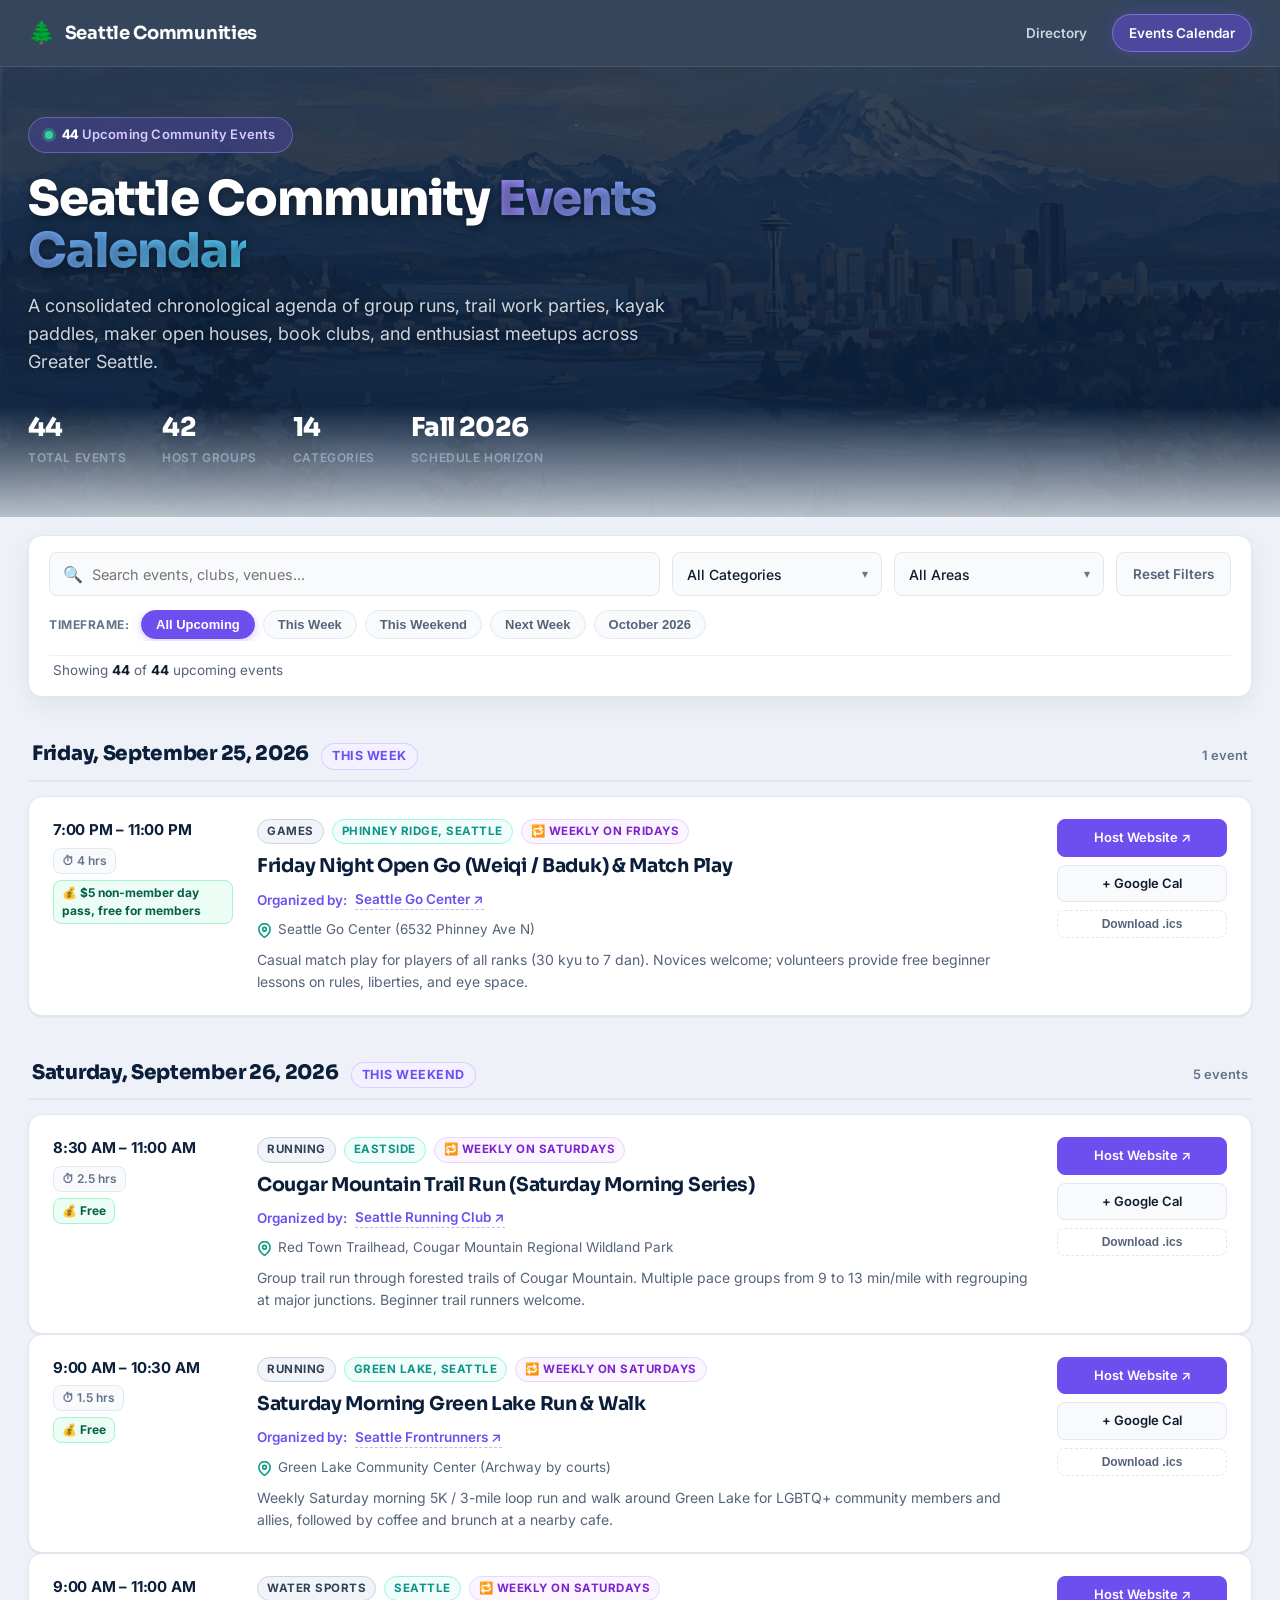
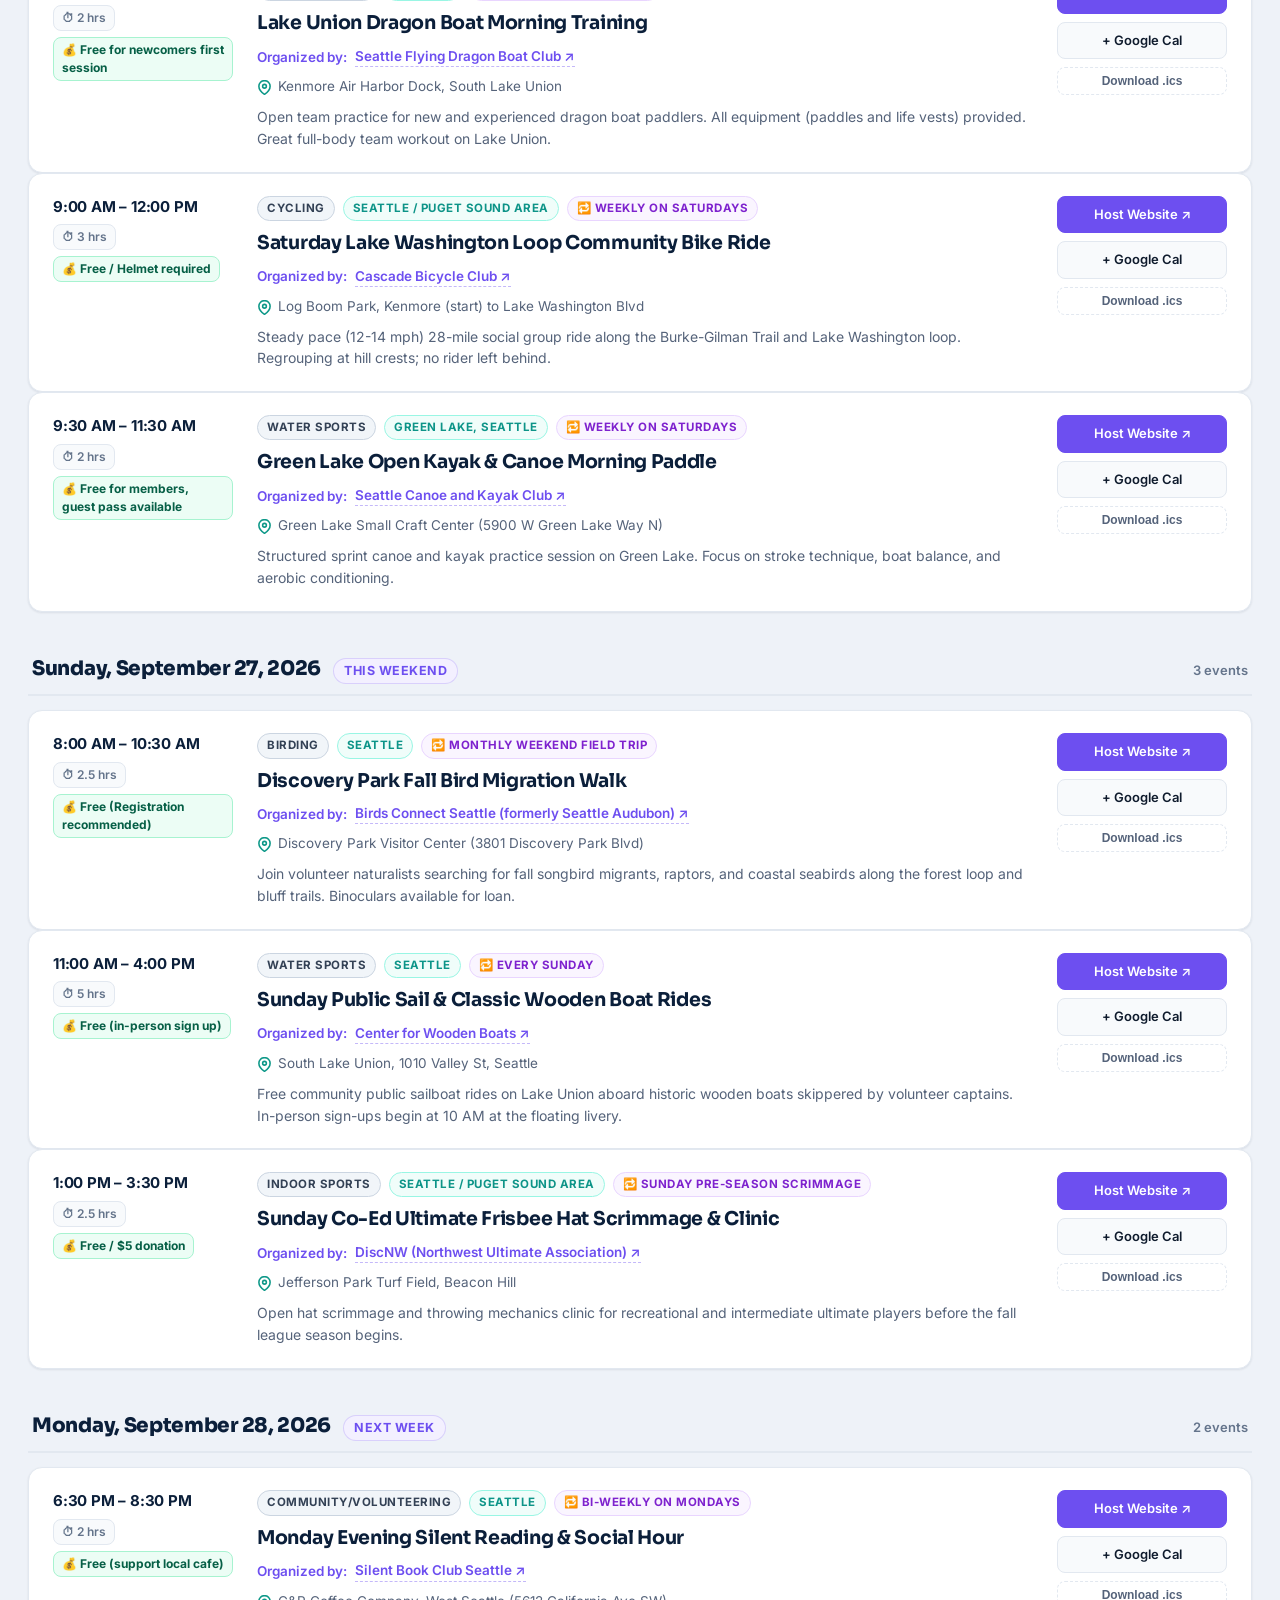
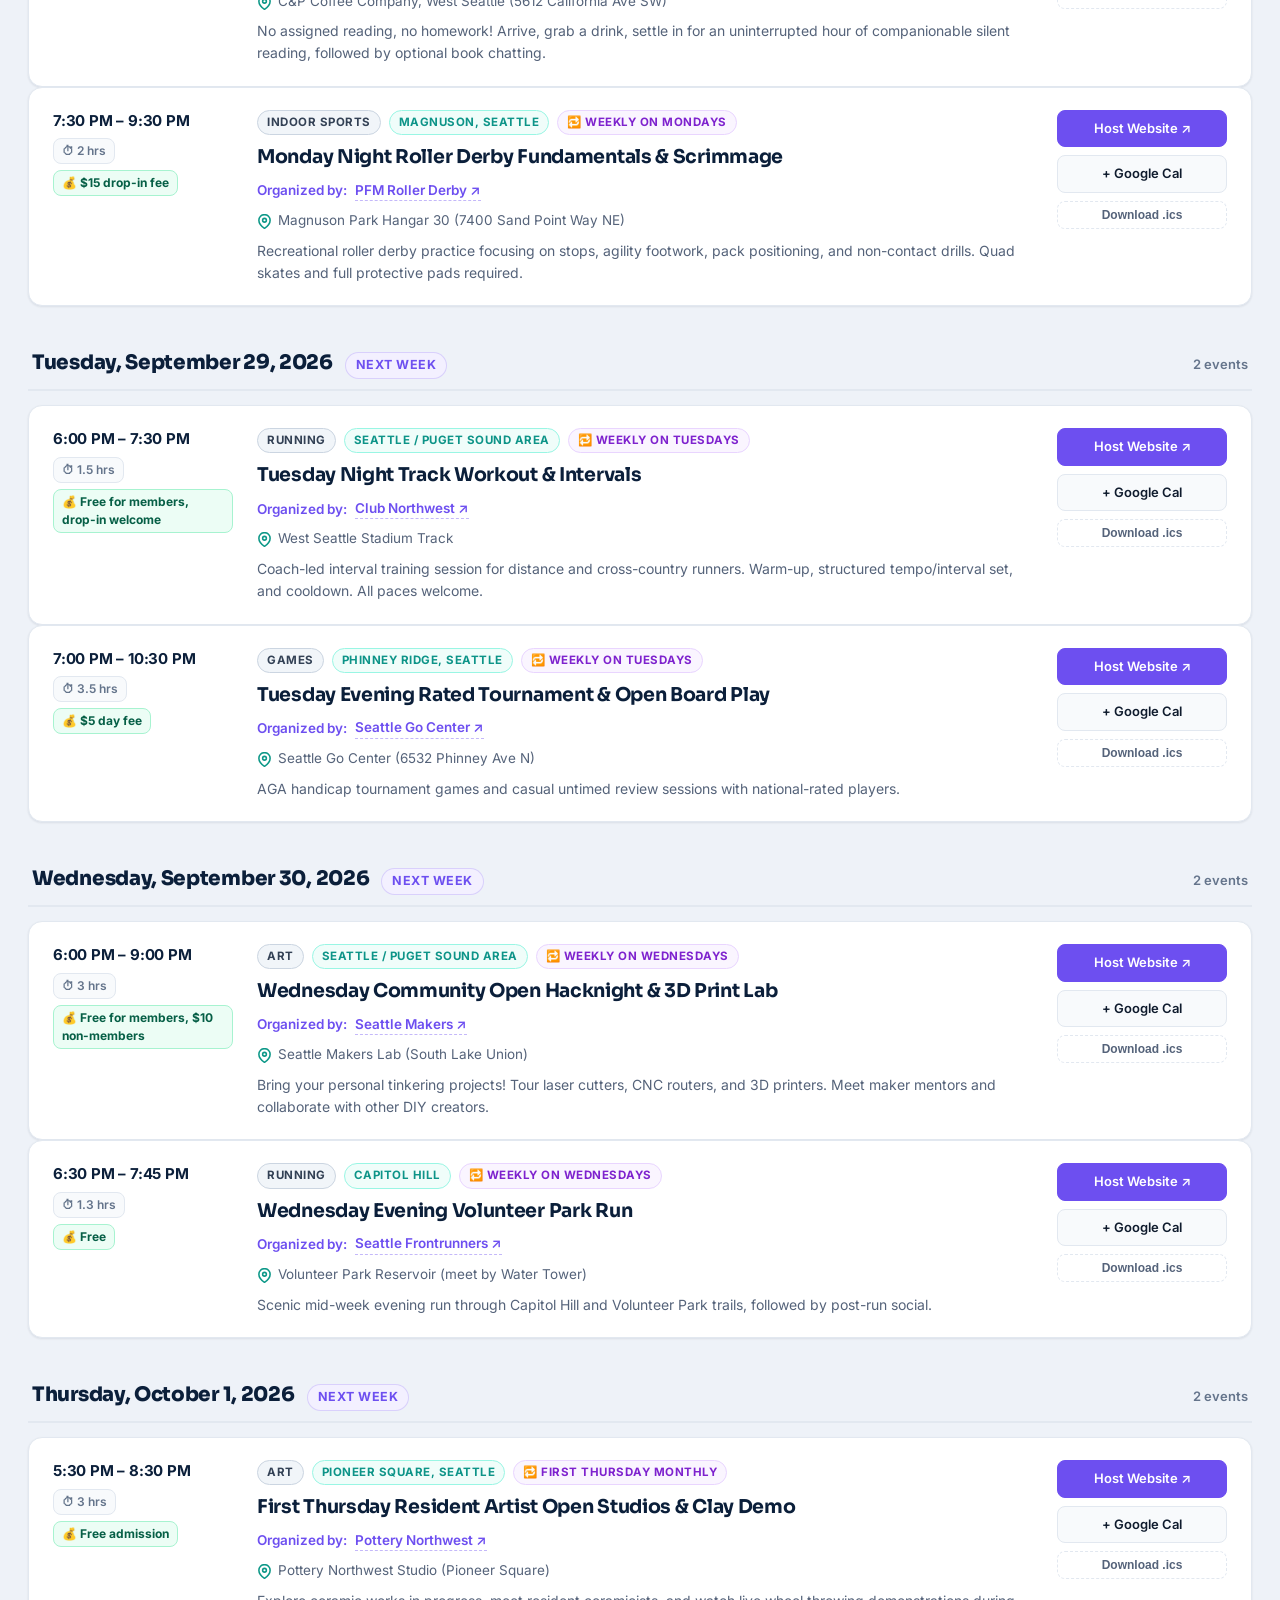
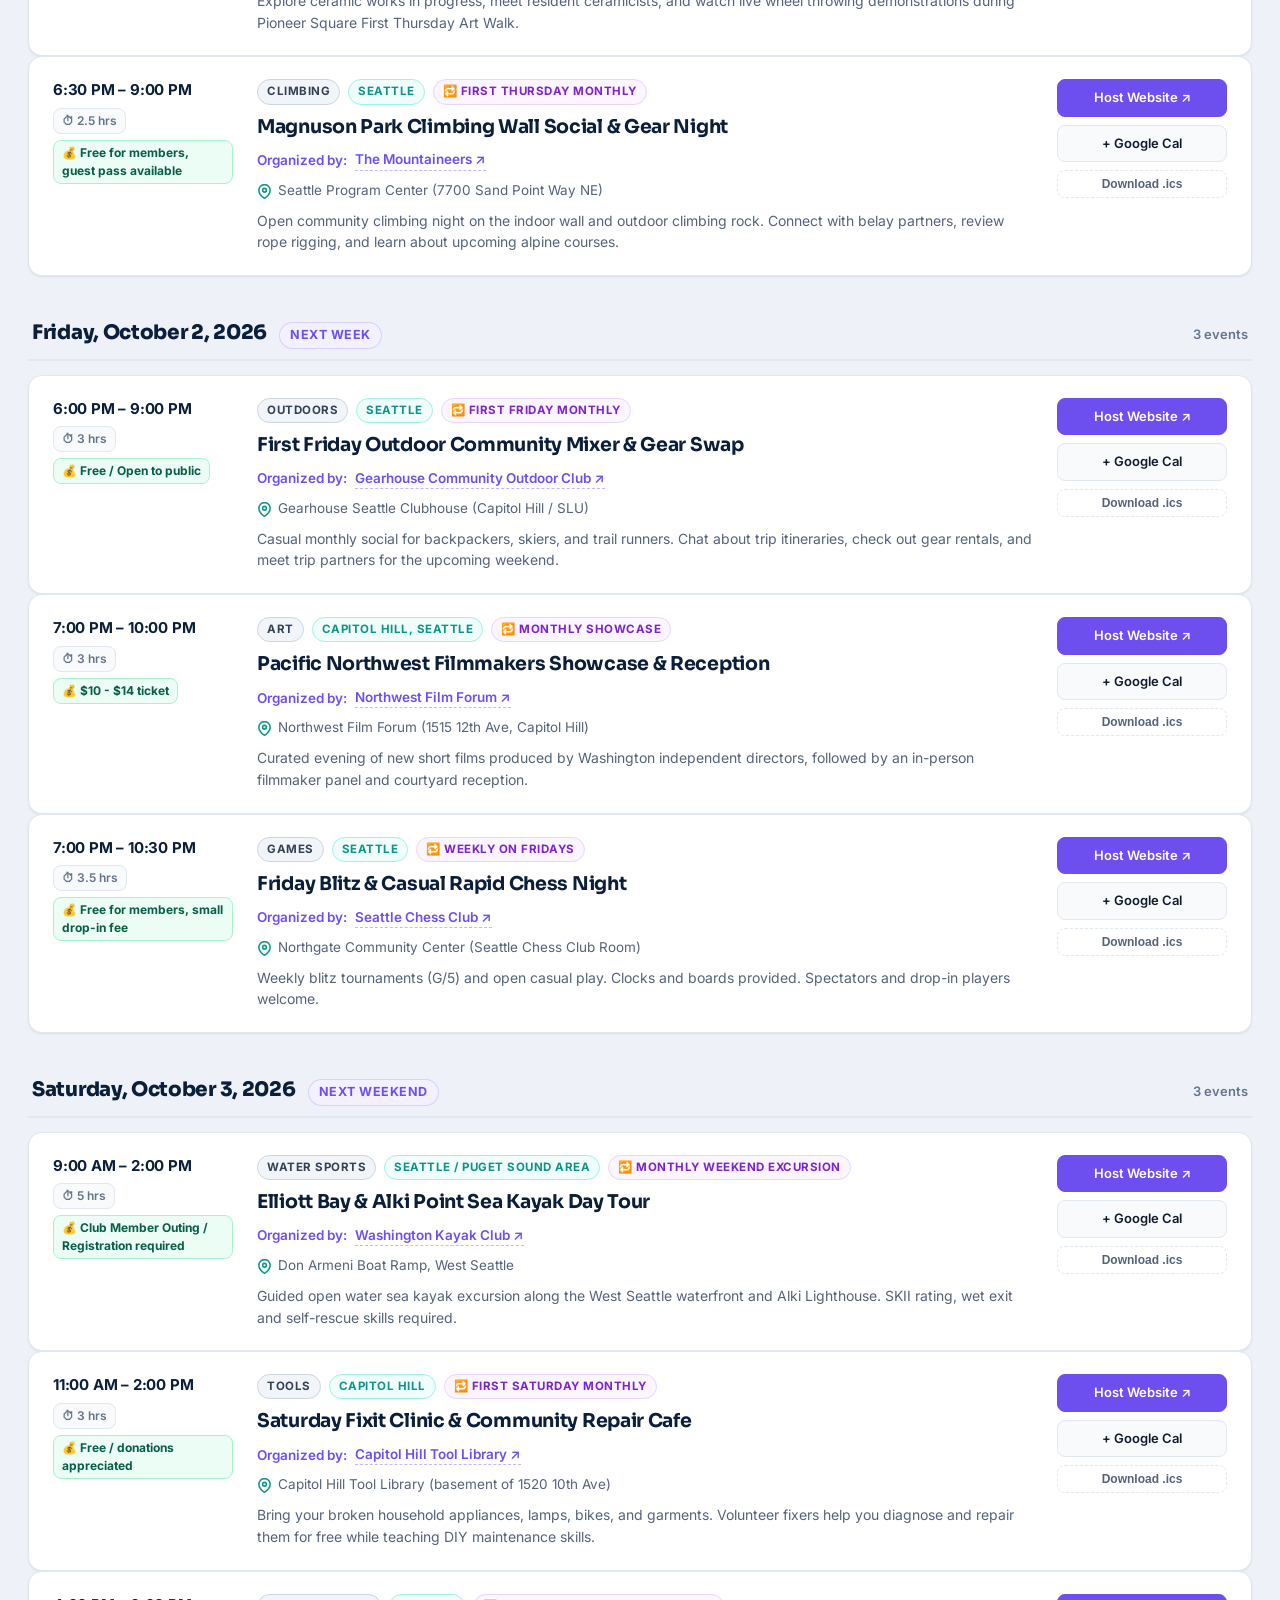
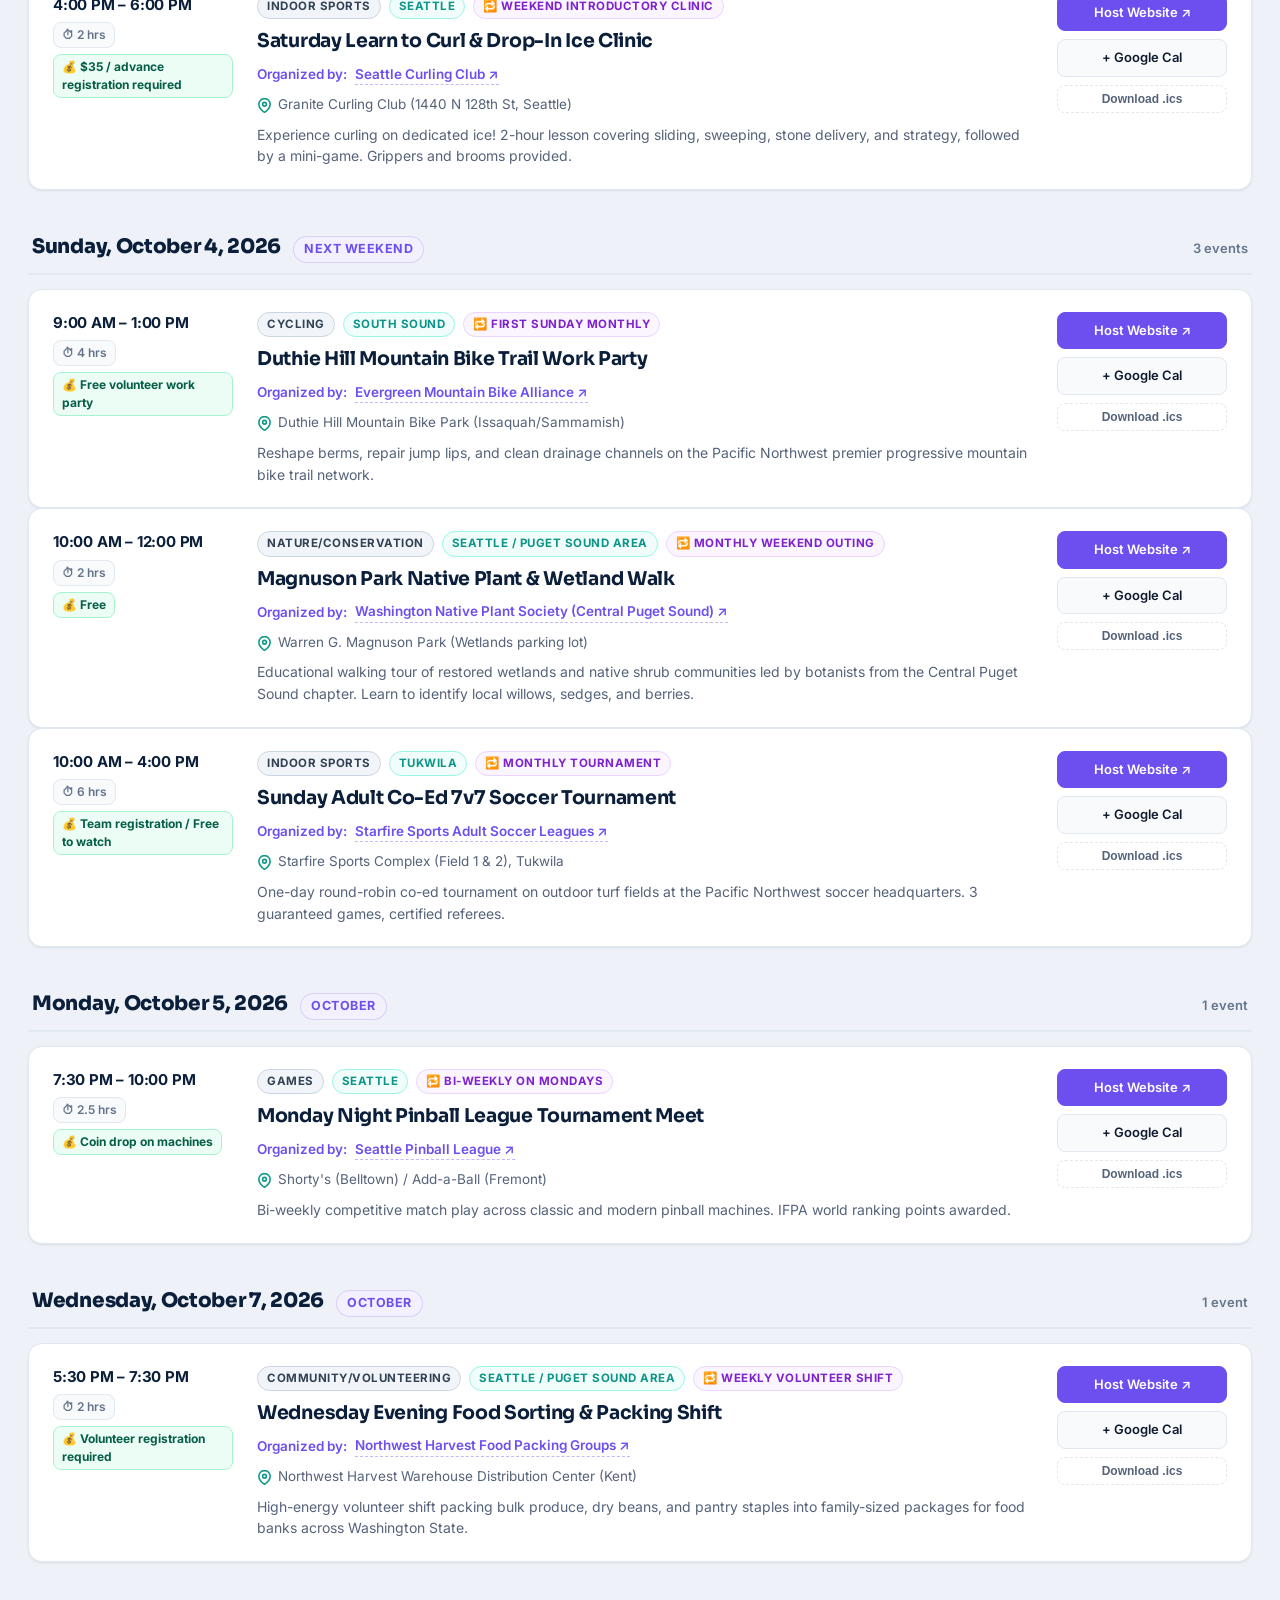
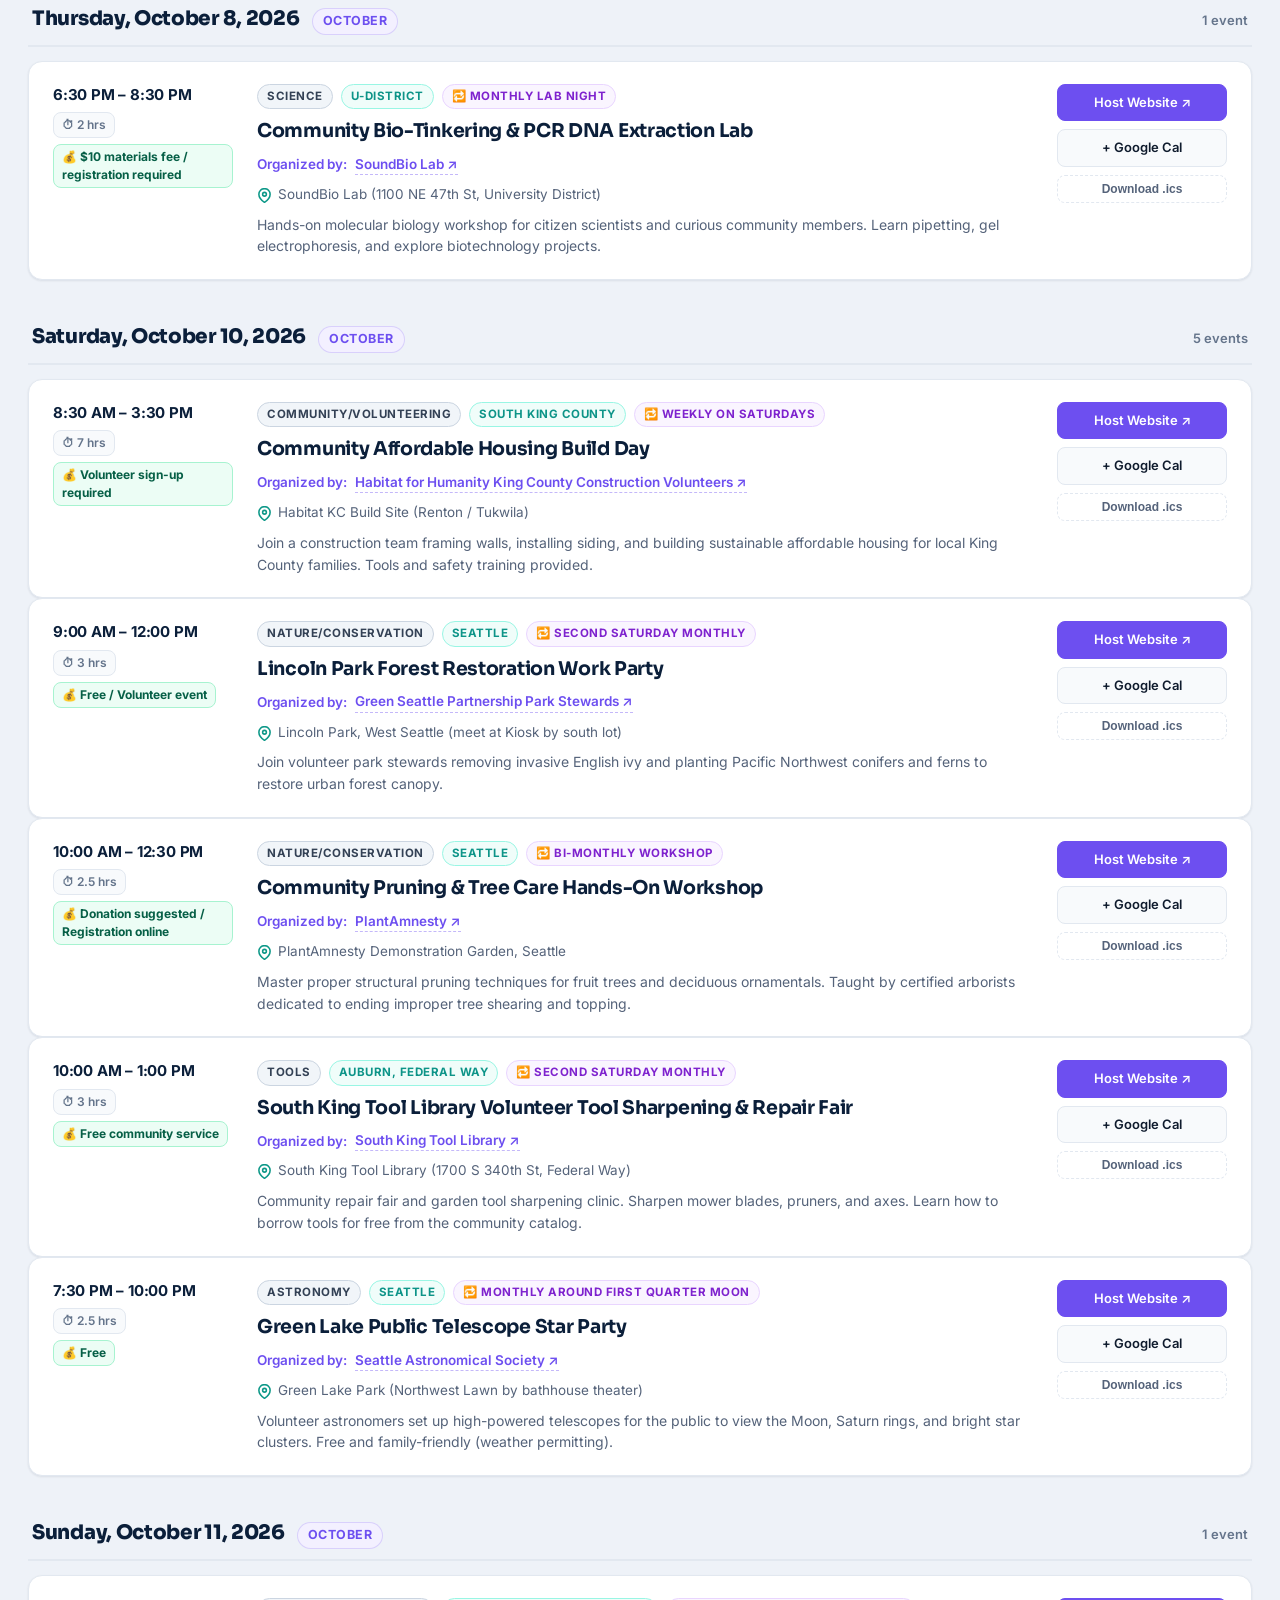
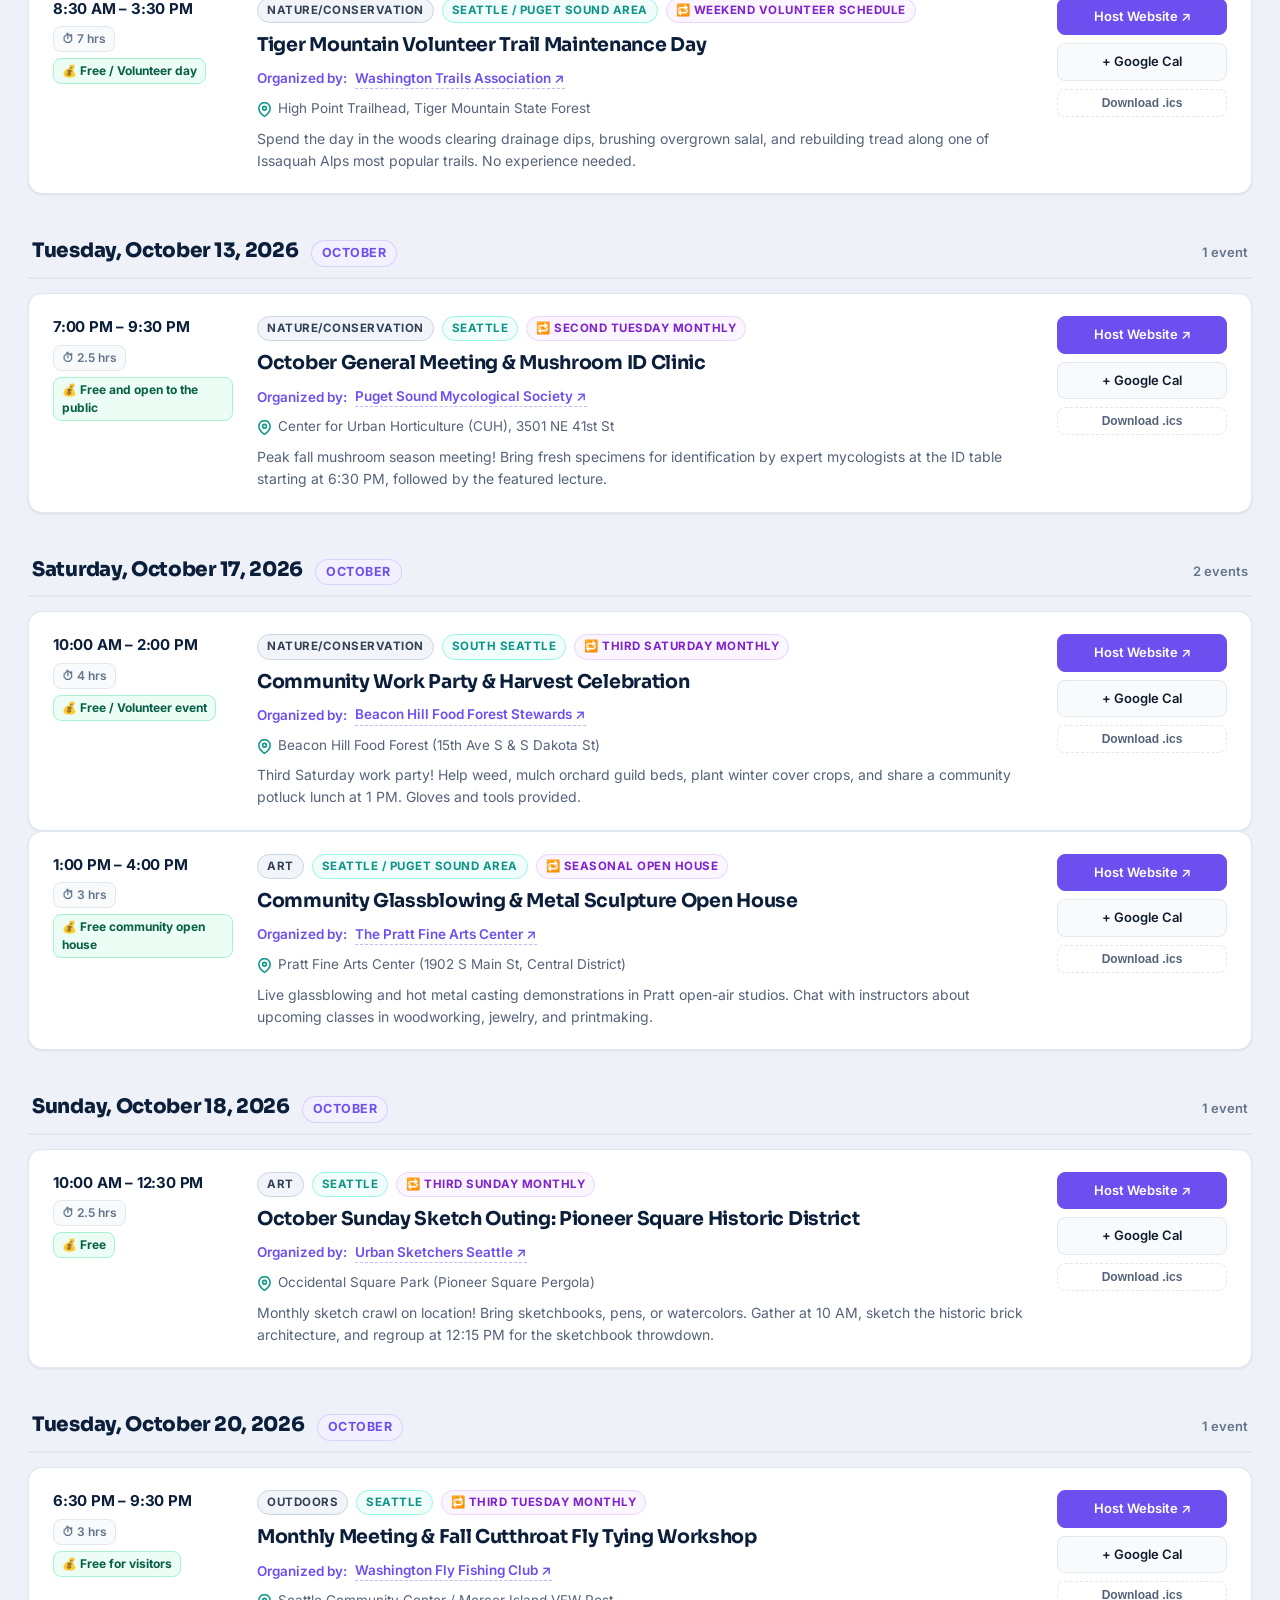
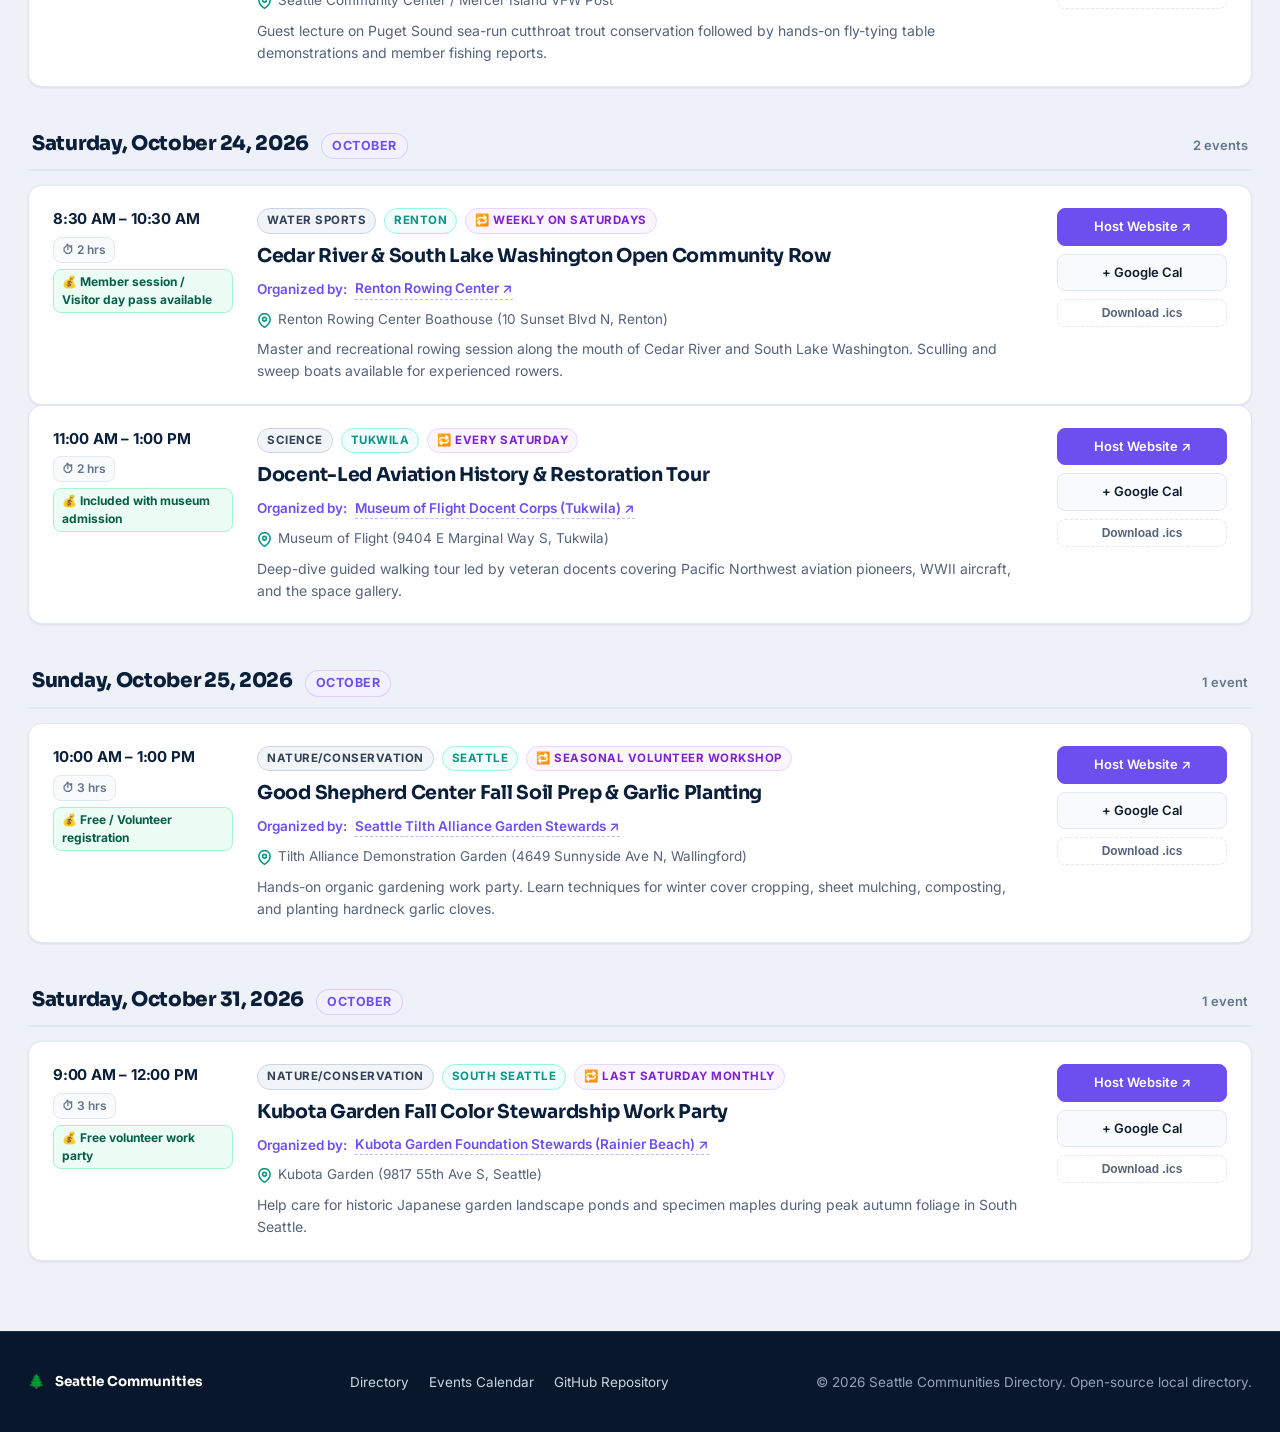
==== calendar.html @ 53035a06 "Add consolidated Events Calendar page with chronological agenda" ====
<!DOCTYPE html>
<html lang="en">
<head>
<meta charset="UTF-8">
<meta name="viewport" content="width=device-width, initial-scale=1.0">
<title>Seattle Community Events Calendar | Consolidated Schedule</title>
<meta name="description" content="Explore a consolidated chronological calendar of upcoming group runs, trail work parties, kayak paddles, maker sessions, book clubs, and enthusiast meetups across Greater Seattle.">

<!-- OpenGraph / Social Media Meta Tags -->
<meta property="og:type" content="website">
<meta property="og:url" content="https://rayadav.github.io/seattle-communities/calendar.html">
<meta property="og:title" content="Seattle Community Events Calendar">
<meta property="og:description" content="Consolidated chronological agenda of upcoming events, runs, paddles, work parties, and meetups across Greater Seattle.">
<meta property="og:image" content="./hero.jpeg">

<!-- Twitter Card -->
<meta name="twitter:card" content="summary_large_image">
<meta name="twitter:title" content="Seattle Community Events Calendar">
<meta name="twitter:description" content="Consolidated chronological agenda of upcoming events, runs, paddles, work parties, and meetups across Greater Seattle.">
<meta name="twitter:image" content="./hero.jpeg">

<!-- SVG Favicon -->
<link rel="icon" href="data:image/svg+xml,<svg xmlns='http://www.w3.org/2000/svg' viewBox='0 0 100 100'><text y='.9em' font-size='90'>📅</text></svg>">

<link rel="preconnect" href="https://fonts.googleapis.com">
<link rel="preconnect" href="https://fonts.gstatic.com" crossorigin>
<link href="https://fonts.googleapis.com/css2?family=Sora:wght@600;700;800&family=Inter:wght@400;500;600;700&display=swap" rel="stylesheet">

<style>
  *, *::before, *::after { box-sizing: border-box; margin: 0; padding: 0; }

  :root {
    --ink:        #0b1f3a;
    --ink-soft:   #152c4a;
    --violet:     #6d4ff0;
    --violet-deep:#4b2fd6;
    --violet-light:#f3f0ff;
    --teal:       #14b8a6;
    --teal-deep:  #0d9888;
    --sky:        #38bdf8;
    --bg:         #eef2f8;
    --surface:    #ffffff;
    --surface-2:  #f8fafc;
    --line:       #e2e8f0;
    --line-soft:  #edf2f7;
    --text:       #0f1b2d;
    --text-soft:  #55637a;
    --text-faint: #64748b;

    --shadow-sm: 0 1px 2px rgba(11,31,58,.05), 0 1px 3px rgba(11,31,58,.04);
    --shadow-md: 0 8px 24px rgba(11,31,58,.08);
    --shadow-lg: 0 20px 50px rgba(11,31,58,.14);
    --radius-sm: 8px;
    --radius:    14px;
    --radius-lg: 20px;

    --font: 'Inter', -apple-system, BlinkMacSystemFont, 'Segoe UI', Roboto, sans-serif;
    --font-display: 'Sora', var(--font);
  }

  body {
    font-family: var(--font);
    background-color: var(--bg);
    color: var(--text);
    line-height: 1.5;
    -webkit-font-smoothing: antialiased;
    min-height: 100vh;
    display: flex;
    flex-direction: column;
  }

  .skip-link {
    position: absolute;
    top: -40px;
    left: 20px;
    background: var(--violet);
    color: #fff;
    padding: 8px 16px;
    border-radius: var(--radius-sm);
    z-index: 100;
    text-decoration: none;
    font-weight: 600;
    font-size: 13px;
    transition: top .2s ease;
  }
  .skip-link:focus { top: 20px; }

  /* ================= NAVIGATION BAR ================= */
  .site-nav {
    position: relative;
    z-index: 20;
    background: rgba(11, 31, 58, 0.82);
    backdrop-filter: blur(12px);
    -webkit-backdrop-filter: blur(12px);
    border-bottom: 1px solid rgba(255, 255, 255, 0.1);
  }
  .site-nav-inner {
    max-width: 1280px;
    margin: 0 auto;
    padding: 14px 28px;
    display: flex;
    justify-content: space-between;
    align-items: center;
    gap: 16px;
  }
  .nav-brand {
    display: flex;
    align-items: center;
    gap: 10px;
    text-decoration: none;
    color: #ffffff;
    font-family: var(--font-display);
    font-weight: 700;
    font-size: 18px;
    letter-spacing: -0.3px;
  }
  .nav-emoji {
    font-size: 22px;
    line-height: 1;
  }
  .nav-links {
    display: flex;
    align-items: center;
    gap: 8px;
  }
  .nav-link {
    display: inline-flex;
    align-items: center;
    gap: 6px;
    padding: 8px 16px;
    border-radius: 999px;
    font-size: 13.5px;
    font-weight: 600;
    color: #cbd5e1;
    text-decoration: none;
    transition: all .2s ease;
    border: 1px solid transparent;
  }
  .nav-link:hover {
    color: #ffffff;
    background: rgba(255, 255, 255, 0.1);
  }
  .nav-link.active {
    color: #ffffff;
    background: rgba(109, 79, 240, 0.45);
    border-color: rgba(167, 150, 255, 0.5);
    box-shadow: 0 0 16px rgba(109, 79, 240, 0.3);
  }

  /* ================= HERO HEADER ================= */
  .hero {
    position: relative;
    background:
      linear-gradient(180deg, rgba(11,31,58,.82) 0%, rgba(11,31,58,.94) 70%, var(--bg) 100%),
      url('./hero.jpeg') center/cover no-repeat;
    border-bottom: 1px solid rgba(255,255,255,.08);
  }
  .hero-glow {
    position: absolute;
    inset: 0;
    pointer-events: none;
    background-image:
      radial-gradient(2px 2px at 20% 30%, rgba(255,255,255,.5), transparent),
      radial-gradient(2px 2px at 70% 18%, rgba(255,255,255,.35), transparent),
      radial-gradient(1.5px 1.5px at 45% 12%, rgba(255,255,255,.4), transparent);
    background-repeat: no-repeat;
    opacity: .6;
  }
  .hero-inner {
    position: relative;
    z-index: 2;
    max-width: 1280px;
    margin: 0 auto;
    padding: 50px 28px 85px;
  }

  .pill {
    display: inline-flex;
    align-items: center;
    gap: 9px;
    font-size: 13px;
    font-weight: 600;
    letter-spacing: .2px;
    color: #d6ccff;
    background: rgba(109,79,240,.24);
    border: 1px solid rgba(167,150,255,.4);
    padding: 7px 16px;
    border-radius: 999px;
    margin-bottom: 20px;
    backdrop-filter: blur(8px);
  }
  .pill .count {
    color: #fff;
    font-weight: 800;
    font-variant-numeric: tabular-nums;
  }
  .pill-dot {
    width: 8px; height: 8px; border-radius: 50%;
    background: #34d399;
    box-shadow: 0 0 0 3px rgba(52,211,153,.3);
  }

  .hero h1 {
    font-family: var(--font-display);
    font-size: 48px;
    font-weight: 800;
    letter-spacing: -1.2px;
    line-height: 1.08;
    margin-bottom: 16px;
    max-width: 22ch;
    color: #ffffff;
    text-shadow: 0 2px 10px rgba(0,0,0,.4);
  }
  .hero h1 .accent {
    background: linear-gradient(90deg, #9d8eff 0%, #4fd1ff 100%);
    -webkit-background-clip: text;
    background-clip: text;
    color: transparent;
  }
  .hero .subtitle {
    font-size: 18px;
    font-weight: 400;
    color: #cbd5e1;
    max-width: 660px;
    line-height: 1.55;
    text-shadow: 0 1px 4px rgba(0,0,0,.5);
  }

  .hero-stats {
    display: flex;
    gap: 36px;
    margin-top: 32px;
    flex-wrap: wrap;
  }
  .hero-stat { display: flex; flex-direction: column; }
  .hero-stat .num {
    font-family: var(--font-display);
    font-size: 26px;
    font-weight: 800;
    color: #fff;
    letter-spacing: -.6px;
  }
  .hero-stat .lbl {
    font-size: 12px;
    color: #94a3b8;
    font-weight: 600;
    text-transform: uppercase;
    letter-spacing: .6px;
    margin-top: 2px;
  }

  /* ================= FILTER SECTION ================= */
  .filter-wrap {
    position: sticky;
    z-index: 40;
    top: 0;
    background: linear-gradient(180deg, var(--bg) 85%, rgba(238,242,248,0));
    padding: 18px 28px 22px;
    margin-top: -36px;
  }
  .filter-inner {
    max-width: 1280px;
    margin: 0 auto;
    background: var(--surface);
    border: 1px solid var(--line);
    border-radius: var(--radius);
    padding: 16px 20px;
    box-shadow: var(--shadow-md);
    display: flex;
    flex-direction: column;
    gap: 14px;
  }

  .filter-controls-row {
    display: flex;
    gap: 12px;
    flex-wrap: wrap;
    align-items: center;
  }

  .search-box {
    position: relative;
    flex: 1 1 300px;
    min-width: 240px;
  }
  .search-box input {
    width: 100%;
    height: 44px;
    padding: 0 40px 0 42px;
    background: var(--surface-2);
    border: 1px solid var(--line);
    border-radius: var(--radius-sm);
    font-family: var(--font);
    font-size: 14.5px;
    color: var(--text);
    outline: none;
    transition: all .2s ease;
  }
  .search-box input:focus {
    background: #fff;
    border-color: var(--violet);
    box-shadow: 0 0 0 3px rgba(109,79,240,.15);
  }
  .search-box .icon {
    position: absolute;
    left: 14px;
    top: 50%;
    transform: translateY(-50%);
    color: var(--text-faint);
    pointer-events: none;
    font-size: 16px;
  }
  .search-box .clear-btn {
    position: absolute;
    right: 12px;
    top: 50%;
    transform: translateY(-50%);
    background: none;
    border: none;
    color: var(--text-faint);
    cursor: pointer;
    font-size: 16px;
    padding: 4px;
    display: none;
  }
  .search-box .clear-btn:hover { color: var(--text); }

  .select-box {
    position: relative;
    flex: 0 1 210px;
    min-width: 170px;
  }
  .select-box select {
    width: 100%;
    height: 44px;
    padding: 0 32px 0 14px;
    background: var(--surface-2);
    border: 1px solid var(--line);
    border-radius: var(--radius-sm);
    font-family: var(--font);
    font-size: 14px;
    font-weight: 500;
    color: var(--text);
    outline: none;
    appearance: none;
    cursor: pointer;
    transition: all .2s ease;
  }
  .select-box select:focus {
    background: #fff;
    border-color: var(--violet);
    box-shadow: 0 0 0 3px rgba(109,79,240,.15);
  }
  .select-box::after {
    content: '▾';
    position: absolute;
    right: 14px;
    top: 50%;
    transform: translateY(-50%);
    font-size: 12px;
    color: var(--text-faint);
    pointer-events: none;
  }

  .btn-reset {
    height: 44px;
    padding: 0 16px;
    background: var(--surface-2);
    border: 1px solid var(--line);
    border-radius: var(--radius-sm);
    font-family: var(--font);
    font-size: 13.5px;
    font-weight: 600;
    color: var(--text-soft);
    cursor: pointer;
    transition: all .2s ease;
    white-space: nowrap;
  }
  .btn-reset:hover {
    background: #fff;
    color: var(--text);
    border-color: #cbd5e1;
  }

  /* Quick Timeframe Filter Pills */
  .time-pills-row {
    display: flex;
    align-items: center;
    gap: 8px;
    overflow-x: auto;
    padding-bottom: 2px;
  }
  .time-pills-label {
    font-size: 12px;
    font-weight: 700;
    text-transform: uppercase;
    letter-spacing: .5px;
    color: var(--text-faint);
    margin-right: 4px;
    white-space: nowrap;
  }
  .time-pill {
    padding: 6px 14px;
    border-radius: 999px;
    border: 1px solid var(--line);
    background: var(--surface-2);
    font-size: 13px;
    font-weight: 600;
    color: var(--text-soft);
    cursor: pointer;
    transition: all .2s ease;
    white-space: nowrap;
  }
  .time-pill:hover {
    background: #fff;
    border-color: #cbd5e1;
    color: var(--text);
  }
  .time-pill.active {
    background: var(--violet);
    border-color: var(--violet);
    color: #ffffff;
    box-shadow: 0 2px 8px rgba(109,79,240,.3);
  }

  /* Filter Status Line */
  .filter-status-row {
    display: flex;
    justify-content: space-between;
    align-items: center;
    padding: 4px 4px 0;
    font-size: 13.5px;
    color: var(--text-soft);
    border-top: 1px solid var(--line-soft);
  }
  .status-count strong {
    color: var(--text);
    font-weight: 700;
  }

  /* ================= AGENDA LIST CONTAINER ================= */
  .main-content {
    flex: 1;
    max-width: 1280px;
    width: 100%;
    margin: 0 auto;
    padding: 10px 28px 70px;
  }

  .agenda-container {
    display: flex;
    flex-direction: column;
    gap: 32px;
  }

  /* Day Section Group */
  .agenda-day-group {
    display: flex;
    flex-direction: column;
    gap: 14px;
  }

  .agenda-day-header {
    display: flex;
    align-items: baseline;
    gap: 12px;
    padding: 10px 4px;
    border-bottom: 2px solid var(--line);
  }
  .agenda-day-title {
    font-family: var(--font-display);
    font-size: 20px;
    font-weight: 800;
    color: var(--ink);
    letter-spacing: -0.3px;
  }
  .agenda-day-relative {
    font-size: 12.5px;
    font-weight: 700;
    color: var(--violet);
    background: var(--violet-light);
    border: 1px solid rgba(109,79,240,.2);
    padding: 3px 10px;
    border-radius: 999px;
    text-transform: uppercase;
    letter-spacing: .5px;
  }
  .agenda-day-count {
    margin-left: auto;
    font-size: 13px;
    font-weight: 600;
    color: var(--text-faint);
  }

  /* Event Card in Agenda */
  .event-card {
    background: var(--surface);
    border: 1px solid var(--line);
    border-radius: var(--radius);
    box-shadow: var(--shadow-sm);
    padding: 22px 24px;
    display: grid;
    grid-template-columns: 180px 1fr auto;
    gap: 24px;
    align-items: start;
    transition: transform .2s ease, box-shadow .2s ease, border-color .2s ease;
  }
  .event-card:hover {
    transform: translateY(-2px);
    box-shadow: var(--shadow-md);
    border-color: rgba(109,79,240,.3);
  }

  /* Time Column */
  .event-time-col {
    display: flex;
    flex-direction: column;
    gap: 6px;
  }
  .event-time {
    font-size: 15px;
    font-weight: 700;
    color: var(--ink);
    letter-spacing: -0.2px;
  }
  .event-duration {
    display: inline-flex;
    align-items: center;
    gap: 4px;
    font-size: 12px;
    font-weight: 600;
    color: var(--text-faint);
    background: var(--surface-2);
    border: 1px solid var(--line);
    padding: 3px 8px;
    border-radius: var(--radius-sm);
    width: fit-content;
  }
  .event-cost-pill {
    display: inline-flex;
    align-items: center;
    font-size: 12px;
    font-weight: 700;
    color: #065f46;
    background: #ecfdf5;
    border: 1px solid #a7f3d0;
    padding: 3px 8px;
    border-radius: var(--radius-sm);
    width: fit-content;
  }

  /* Details Column */
  .event-details-col {
    display: flex;
    flex-direction: column;
    gap: 10px;
  }
  .event-tags-row {
    display: flex;
    align-items: center;
    gap: 8px;
    flex-wrap: wrap;
  }
  .event-badge {
    font-size: 11.5px;
    font-weight: 700;
    text-transform: uppercase;
    letter-spacing: .5px;
    padding: 3px 9px;
    border-radius: 999px;
  }
  .badge-category {
    background: #f1f5f9;
    color: #334155;
    border: 1px solid #cbd5e1;
  }
  .badge-area {
    background: #f0fdfa;
    color: #0d9488;
    border: 1px solid #99f6e4;
  }
  .badge-recurrence {
    background: #faf5ff;
    color: #7e22ce;
    border: 1px solid #e9d5ff;
  }

  .event-title {
    font-family: var(--font-display);
    font-size: 19px;
    font-weight: 700;
    color: var(--ink);
    line-height: 1.3;
    letter-spacing: -0.3px;
  }
  .event-org-line {
    display: flex;
    align-items: center;
    gap: 8px;
    font-size: 13.5px;
    font-weight: 600;
    color: var(--violet);
  }
  .event-org-link {
    color: inherit;
    text-decoration: none;
    display: inline-flex;
    align-items: center;
    gap: 4px;
    border-bottom: 1px dashed rgba(109,79,240,.4);
  }
  .event-org-link:hover {
    color: var(--violet-deep);
    border-bottom-style: solid;
  }

  .event-venue {
    display: flex;
    align-items: flex-start;
    gap: 6px;
    font-size: 13.5px;
    color: var(--text-soft);
    line-height: 1.4;
  }
  .event-venue svg {
    flex-shrink: 0;
    margin-top: 3px;
    color: var(--teal-deep);
  }

  .event-desc {
    font-size: 14px;
    color: var(--text-soft);
    line-height: 1.55;
  }

  /* Actions Column */
  .event-actions-col {
    display: flex;
    flex-direction: column;
    gap: 8px;
    min-width: 170px;
  }
  .action-btn {
    display: inline-flex;
    align-items: center;
    justify-content: center;
    gap: 7px;
    padding: 8px 14px;
    font-size: 13px;
    font-weight: 600;
    text-decoration: none;
    border-radius: var(--radius-sm);
    transition: all .2s ease;
    cursor: pointer;
    white-space: nowrap;
  }
  .btn-source {
    background: var(--violet);
    color: #ffffff;
    border: 1px solid var(--violet);
  }
  .btn-source:hover {
    background: var(--violet-deep);
    border-color: var(--violet-deep);
    box-shadow: 0 2px 8px rgba(109,79,240,.25);
  }
  .btn-gcal {
    background: var(--surface-2);
    color: var(--text);
    border: 1px solid var(--line);
  }
  .btn-gcal:hover {
    background: #fff;
    border-color: #cbd5e1;
    color: var(--violet);
  }
  .btn-ics {
    background: transparent;
    color: var(--text-soft);
    border: 1px dashed var(--line);
    font-size: 12px;
    padding: 6px 12px;
  }
  .btn-ics:hover {
    color: var(--text);
    border-color: var(--text-soft);
    background: var(--surface-2);
  }

  /* Empty State */
  .empty-state {
    display: none;
    text-align: center;
    padding: 60px 20px;
    background: var(--surface);
    border: 1px dashed var(--line);
    border-radius: var(--radius);
    margin-top: 20px;
  }
  .empty-state .icon {
    font-size: 44px;
    margin-bottom: 12px;
  }
  .empty-state h3 {
    font-family: var(--font-display);
    font-size: 20px;
    font-weight: 700;
    color: var(--ink);
    margin-bottom: 8px;
  }
  .empty-state p {
    color: var(--text-soft);
    font-size: 14.5px;
    max-width: 440px;
    margin: 0 auto 20px;
  }

  /* ================= FOOTER ================= */
  .site-footer {
    background: #08172c;
    color: #94a3b8;
    padding: 40px 28px;
    border-top: 1px solid rgba(255,255,255,.08);
    margin-top: auto;
  }
  .footer-inner {
    max-width: 1280px;
    margin: 0 auto;
    display: flex;
    justify-content: space-between;
    align-items: center;
    flex-wrap: wrap;
    gap: 20px;
    font-size: 13.5px;
  }
  .footer-brand {
    display: flex;
    align-items: center;
    gap: 10px;
    color: #fff;
    font-weight: 700;
    font-family: var(--font-display);
  }
  .footer-links {
    display: flex;
    gap: 20px;
  }
  .footer-links a {
    color: #cbd5e1;
    text-decoration: none;
    transition: color .2s ease;
  }
  .footer-links a:hover {
    color: #fff;
  }

  /* Responsive Adjustments */
  @media (max-width: 960px) {
    .event-card {
      grid-template-columns: 1fr;
      gap: 18px;
    }
    .event-actions-col {
      flex-direction: row;
      flex-wrap: wrap;
      width: 100%;
    }
    .action-btn {
      flex: 1 1 140px;
    }
  }

  @media (max-width: 640px) {
    .hero h1 { font-size: 32px; }
    .hero-stats { gap: 20px; }
    .hero-inner { padding: 36px 20px 65px; }
    .filter-wrap { padding: 12px 16px 18px; }
    .main-content { padding: 10px 16px 50px; }
    .select-box { flex: 1 1 100%; }
    .site-nav-inner { padding: 12px 18px; }
  }
</style>
</head>
<body>
  <a class="skip-link" href="#agenda-main">Skip to calendar agenda</a>

  <!-- Top Navigation Bar -->
  <nav class="site-nav" aria-label="Main Navigation">
    <div class="site-nav-inner">
      <a href="./index.html" class="nav-brand">
        <span class="nav-emoji">🌲</span>
        <span class="nav-title">Seattle Communities</span>
      </a>
      <div class="nav-links">
        <a href="./index.html" class="nav-link">Directory</a>
        <a href="./calendar.html" class="nav-link active">Events Calendar</a>
      </div>
    </div>
  </nav>

  <!-- Hero Header -->
  <header class="hero">
    <div class="hero-glow"></div>
    <div class="hero-inner">
      <div class="pill">
        <span class="pill-dot"></span>
        <span><span class="count" id="hero-event-count">0</span> Upcoming Community Events</span>
      </div>
      <h1>Seattle Community <span class="accent">Events Calendar</span></h1>
      <p class="subtitle">A consolidated chronological agenda of group runs, trail work parties, kayak paddles, maker open houses, book clubs, and enthusiast meetups across Greater Seattle.</p>

      <div class="hero-stats">
        <div class="hero-stat">
          <span class="num" id="stat-total-events">0</span>
          <span class="lbl">Total Events</span>
        </div>
        <div class="hero-stat">
          <span class="num" id="stat-unique-groups">0</span>
          <span class="lbl">Host Groups</span>
        </div>
        <div class="hero-stat">
          <span class="num" id="stat-categories">0</span>
          <span class="lbl">Categories</span>
        </div>
        <div class="hero-stat">
          <span class="num">Fall 2026</span>
          <span class="lbl">Schedule Horizon</span>
        </div>
      </div>
    </div>
  </header>

  <!-- Sticky Filter Bar -->
  <section class="filter-wrap" aria-label="Calendar Event Filters">
    <div class="filter-inner">
      <div class="filter-controls-row">
        <!-- Search Input -->
        <div class="search-box">
          <span class="icon">🔍</span>
          <input type="text" id="calendar-search" placeholder="Search events, clubs, venues..." aria-label="Search events">
          <button type="button" class="clear-btn" id="clear-search-btn" aria-label="Clear search">✕</button>
        </div>

        <!-- Activity Category Select -->
        <div class="select-box">
          <select id="category-filter" aria-label="Filter by activity category">
            <option value="">All Categories</option>
          </select>
        </div>

        <!-- Area Select -->
        <div class="select-box">
          <select id="area-filter" aria-label="Filter by neighborhood or area">
            <option value="">All Areas</option>
          </select>
        </div>

        <!-- Reset Button -->
        <button type="button" class="btn-reset" id="reset-filters-btn">Reset Filters</button>
      </div>

      <!-- Quick Timeframe Filter Pills -->
      <div class="time-pills-row">
        <span class="time-pills-label">Timeframe:</span>
        <button type="button" class="time-pill active" data-timeframe="all">All Upcoming</button>
        <button type="button" class="time-pill" data-timeframe="this-week">This Week</button>
        <button type="button" class="time-pill" data-timeframe="this-weekend">This Weekend</button>
        <button type="button" class="time-pill" data-timeframe="next-week">Next Week</button>
        <button type="button" class="time-pill" data-timeframe="october">October 2026</button>
      </div>

      <!-- Status count row -->
      <div class="filter-status-row">
        <div class="status-count">
          Showing <strong id="visible-count">0</strong> of <strong id="total-count">0</strong> upcoming events
        </div>
      </div>
    </div>
  </section>

  <!-- Agenda Content Section -->
  <main class="main-content" id="agenda-main">
    <div class="agenda-container" id="agenda-list" aria-live="polite">
      <!-- Generated day groups will be inserted here dynamically -->
    </div>

    <!-- Empty State -->
    <div class="empty-state" id="empty-state">
      <div class="icon">🔍</div>
      <h3>No events found</h3>
      <p>No community events match your current search and filter selections. Try clearing your filters or broadening your search.</p>
      <button type="button" class="btn-reset" id="empty-reset-btn" style="height:40px; padding:0 20px; font-weight:700;">Clear All Filters</button>
    </div>
  </main>

  <!-- Site Footer -->
  <footer class="site-footer">
    <div class="footer-inner">
      <div class="footer-brand">
        <span>🌲</span>
        <span>Seattle Communities</span>
      </div>
      <div class="footer-links">
        <a href="./index.html">Directory</a>
        <a href="./calendar.html">Events Calendar</a>
        <a href="https://github.com/rayadav/seattle-communities" target="_blank" rel="noopener noreferrer">GitHub Repository</a>
      </div>
      <div>
        <p>&copy; 2026 Seattle Communities Directory. Open-source local directory.</p>
      </div>
    </div>
  </footer>

<script>
(function() {
  let allEvents = [];
  let activeTimeframe = 'all';

  const searchInput = document.getElementById('calendar-search');
  const clearSearchBtn = document.getElementById('clear-search-btn');
  const categoryFilter = document.getElementById('category-filter');
  const areaFilter = document.getElementById('area-filter');
  const resetBtn = document.getElementById('reset-filters-btn');
  const emptyResetBtn = document.getElementById('empty-reset-btn');
  const timePills = document.querySelectorAll('.time-pill');

  const agendaList = document.getElementById('agenda-list');
  const emptyState = document.getElementById('empty-state');
  const visibleCountEl = document.getElementById('visible-count');
  const totalCountEl = document.getElementById('total-count');
  const heroEventCount = document.getElementById('hero-event-count');
  const statTotalEvents = document.getElementById('stat-total-events');
  const statUniqueGroups = document.getElementById('stat-unique-groups');
  const statCategories = document.getElementById('stat-categories');

  // Load events.json
  fetch('./events.json')
    .then(res => {
      if (!res.ok) throw new Error('Network response was not ok');
      return res.json();
    })
    .then(data => {
      allEvents = data;
      initCalendar();
    })
    .catch(err => {
      console.error('Failed to load events.json:', err);
      agendaList.innerHTML = '<div style="padding:40px; text-align:center; color:#e11d48; font-weight:600;">Unable to load calendar events. Please ensure events.json exists.</div>';
    });

  function initCalendar() {
    // Populate stats
    const total = allEvents.length;
    const uniqueGroups = new Set(allEvents.map(e => e.organization)).size;
    const categories = new Set(allEvents.map(e => e.activityType));
    const areas = new Set(allEvents.map(e => e.area));

    heroEventCount.textContent = total;
    statTotalEvents.textContent = total;
    statUniqueGroups.textContent = uniqueGroups;
    statCategories.textContent = categories.size;
    totalCountEl.textContent = total;

    // Populate category dropdown
    Array.from(categories).sort().forEach(cat => {
      const opt = document.createElement('option');
      opt.value = cat;
      opt.textContent = cat;
      categoryFilter.appendChild(opt);
    });

    // Populate area dropdown
    Array.from(areas).sort().forEach(area => {
      const opt = document.createElement('option');
      opt.value = area;
      opt.textContent = area;
      areaFilter.appendChild(opt);
    });

    // Event Listeners
    searchInput.addEventListener('input', () => {
      clearSearchBtn.style.display = searchInput.value ? 'block' : 'none';
      renderAgenda();
    });

    clearSearchBtn.addEventListener('click', () => {
      searchInput.value = '';
      clearSearchBtn.style.display = 'none';
      searchInput.focus();
      renderAgenda();
    });

    categoryFilter.addEventListener('change', renderAgenda);
    areaFilter.addEventListener('change', renderAgenda);

    resetBtn.addEventListener('click', resetFilters);
    emptyResetBtn.addEventListener('click', resetFilters);

    timePills.forEach(pill => {
      pill.addEventListener('click', () => {
        timePills.forEach(p => p.classList.remove('active'));
        pill.classList.add('active');
        activeTimeframe = pill.getAttribute('data-timeframe');
        renderAgenda();
      });
    });

    renderAgenda();
  }

  function resetFilters() {
    searchInput.value = '';
    clearSearchBtn.style.display = 'none';
    categoryFilter.value = '';
    areaFilter.value = '';
    activeTimeframe = 'all';
    timePills.forEach(p => p.classList.remove('active'));
    document.querySelector('.time-pill[data-timeframe="all"]').classList.add('active');
    renderAgenda();
  }

  // Helper date functions
  function getRelativeDayLabel(dateStr) {
    const target = new Date(dateStr + 'T00:00:00');
    const day = target.getDay(); // 0=Sun, 6=Sat
    if (dateStr >= '2026-09-25' && dateStr <= '2026-09-27') {
      return (day === 0 || day === 6) ? 'This Weekend' : 'This Week';
    }
    if (dateStr >= '2026-09-28' && dateStr <= '2026-10-04') {
      return (day === 0 || day === 6) ? 'Next Weekend' : 'Next Week';
    }
    if (dateStr.startsWith('2026-10')) {
      return 'October';
    }
    return 'Upcoming';
  }

  function formatDayHeader(dateStr) {
    // dateStr: YYYY-MM-DD
    const parts = dateStr.split('-');
    const d = new Date(parseInt(parts[0]), parseInt(parts[1])-1, parseInt(parts[2]));
    const options = { weekday: 'long', month: 'long', day: 'numeric', year: 'numeric' };
    return d.toLocaleDateString('en-US', options);
  }

  function calculateDuration(startIso, endIso) {
    if (!startIso || !endIso) return null;
    const diffMs = new Date(endIso) - new Date(startIso);
    const diffHours = diffMs / (1000 * 60 * 60);
    if (diffHours >= 1) {
      return diffHours % 1 === 0 ? `${diffHours} hrs` : `${diffHours.toFixed(1)} hrs`;
    }
    const diffMins = Math.round(diffMs / (1000 * 60));
    return `${diffMins} mins`;
  }

  function makeGoogleCalendarUrl(event) {
    const formatGCalTime = (isoStr) => {
      const d = new Date(isoStr);
      return d.toISOString().replace(/-|:|\.\d+/g, '');
    };
    const startStr = formatGCalTime(event.start);
    const endStr = formatGCalTime(event.end || event.start);

    const base = 'https://calendar.google.com/calendar/render?action=TEMPLATE';
    const text = encodeURIComponent(event.title);
    const dates = `${startStr}/${endStr}`;
    const details = encodeURIComponent(`${event.description}\n\nHost: ${event.organization}\nEvent Link: ${event.url}`);
    const location = encodeURIComponent(`${event.venue}, ${event.area}`);

    return `${base}&text=${text}&dates=${dates}&details=${details}&location=${location}`;
  }

  window.downloadIcs = function(eventId) {
    const ev = allEvents.find(e => e.id === eventId);
    if (!ev) return;

    const formatIcsDate = (isoStr) => {
      const d = new Date(isoStr);
      return d.toISOString().replace(/-|:|\.\d+/g, '');
    };

    const icsContent = [
      'BEGIN:VCALENDAR',
      'VERSION:2.0',
      'PRODID:-//Seattle Communities//Events Calendar//EN',
      'CALSCALE:GREGORIAN',
      'METHOD:PUBLISH',
      'BEGIN:VEVENT',
      `UID:${ev.id}@seattle-communities`,
      `DTSTAMP:${formatIcsDate(new Date().toISOString())}`,
      `DTSTART:${formatIcsDate(ev.start)}`,
      `DTEND:${formatIcsDate(ev.end || ev.start)}`,
      `SUMMARY:${ev.title}`,
      `DESCRIPTION:${ev.description.replace(/\n/g, ' ')} | Host: ${ev.organization} | Link: ${ev.url}`,
      `LOCATION:${ev.venue}, ${ev.area}`,
      `URL:${ev.url}`,
      'END:VEVENT',
      'END:VCALENDAR'
    ].join('\r\n');

    const blob = new Blob([icsContent], { type: 'text/calendar;charset=utf-8;' });
    const link = document.createElement('a');
    link.href = URL.createObjectURL(blob);
    link.setAttribute('download', `${ev.id}.ics`);
    document.body.appendChild(link);
    link.click();
    document.body.removeChild(link);
  };

  function renderAgenda() {
    const query = searchInput.value.trim().toLowerCase();
    const selCat = categoryFilter.value;
    const selArea = areaFilter.value;

    const filtered = allEvents.filter(ev => {
      if (selCat && ev.activityType !== selCat) return false;
      if (selArea && ev.area !== selArea) return false;

      if (query) {
        const matchText = `${ev.title} ${ev.organization} ${ev.venue} ${ev.area} ${ev.activityType} ${ev.description}`.toLowerCase();
        if (!matchText.includes(query)) return false;
      }

      // Timeframe filtering
      const dateStr = ev.dateString;
      if (activeTimeframe === 'this-week') {
        if (!(dateStr >= '2026-09-21' && dateStr <= '2026-09-27')) return false;
      } else if (activeTimeframe === 'this-weekend') {
        if (!(dateStr === '2026-09-26' || dateStr === '2026-09-27')) return false;
      } else if (activeTimeframe === 'next-week') {
        if (!(dateStr >= '2026-09-28' && dateStr <= '2026-10-04')) return false;
      } else if (activeTimeframe === 'october') {
        if (!dateStr.startsWith('2026-10')) return false;
      }

      return true;
    });

    visibleCountEl.textContent = filtered.length;

    if (filtered.length === 0) {
      agendaList.innerHTML = '';
      emptyState.style.display = 'block';
      return;
    }

    emptyState.style.display = 'none';

    // Group events by dateString
    const groupedByDate = {};
    filtered.forEach(ev => {
      if (!groupedByDate[ev.dateString]) {
        groupedByDate[ev.dateString] = [];
      }
      groupedByDate[ev.dateString].push(ev);
    });

    // Generate HTML for agenda
    let html = '';
    const sortedDates = Object.keys(groupedByDate).sort();

    sortedDates.forEach(dateStr => {
      const dayEvents = groupedByDate[dateStr];
      const headerDate = formatDayHeader(dateStr);
      const relativeLabel = getRelativeDayLabel(dateStr);

      html += `
        <section class="agenda-day-group" aria-label="${headerDate}">
          <div class="agenda-day-header">
            <h2 class="agenda-day-title">${headerDate}</h2>
            <span class="agenda-day-relative">${relativeLabel}</span>
            <span class="agenda-day-count">${dayEvents.length} event${dayEvents.length > 1 ? 's' : ''}</span>
          </div>
          <div class="agenda-events-list">
      `;

      dayEvents.forEach(ev => {
        const duration = calculateDuration(ev.start, ev.end);
        const gcalUrl = makeGoogleCalendarUrl(ev);

        html += `
          <article class="event-card">
            <!-- Time Column -->
            <div class="event-time-col">
              <div class="event-time">${ev.timeString}</div>
              ${duration ? `<div class="event-duration">⏱ ${duration}</div>` : ''}
              ${ev.cost ? `<div class="event-cost-pill">💰 ${ev.cost}</div>` : ''}
            </div>

            <!-- Details Column -->
            <div class="event-details-col">
              <div class="event-tags-row">
                <span class="event-badge badge-category">${ev.activityType}</span>
                <span class="event-badge badge-area">${ev.area}</span>
                ${ev.recurrence ? `<span class="event-badge badge-recurrence">🔁 ${ev.recurrence}</span>` : ''}
              </div>

              <h3 class="event-title">${ev.title}</h3>

              <div class="event-org-line">
                <span>Organized by:</span>
                <a href="${ev.url}" target="_blank" rel="noopener noreferrer" class="event-org-link">
                  ${ev.organization} ↗
                </a>
              </div>

              <div class="event-venue">
                <svg width="15" height="15" viewBox="0 0 24 24" fill="none" stroke="currentColor" stroke-width="2.5" stroke-linecap="round" stroke-linejoin="round">
                  <path d="M21 10c0 7-9 13-9 13s-9-6-9-13a9 9 0 0 1 18 0z"></path>
                  <circle cx="12" cy="10" r="3"></circle>
                </svg>
                <span>${ev.venue}</span>
              </div>

              <p class="event-desc">${ev.description}</p>
            </div>

            <!-- Actions Column -->
            <div class="event-actions-col">
              <a href="${ev.url}" target="_blank" rel="noopener noreferrer" class="action-btn btn-source">
                Host Website ↗
              </a>
              <a href="${gcalUrl}" target="_blank" rel="noopener noreferrer" class="action-btn btn-gcal">
                <span>+ Google Cal</span>
              </a>
              <button type="button" class="action-btn btn-ics" onclick="downloadIcs('${ev.id}')">
                <span>Download .ics</span>
              </button>
            </div>
          </article>
        `;
      });

      html += `
          </div>
        </section>
      `;
    });

    agendaList.innerHTML = html;
  }
})();
</script>
</body>
</html>
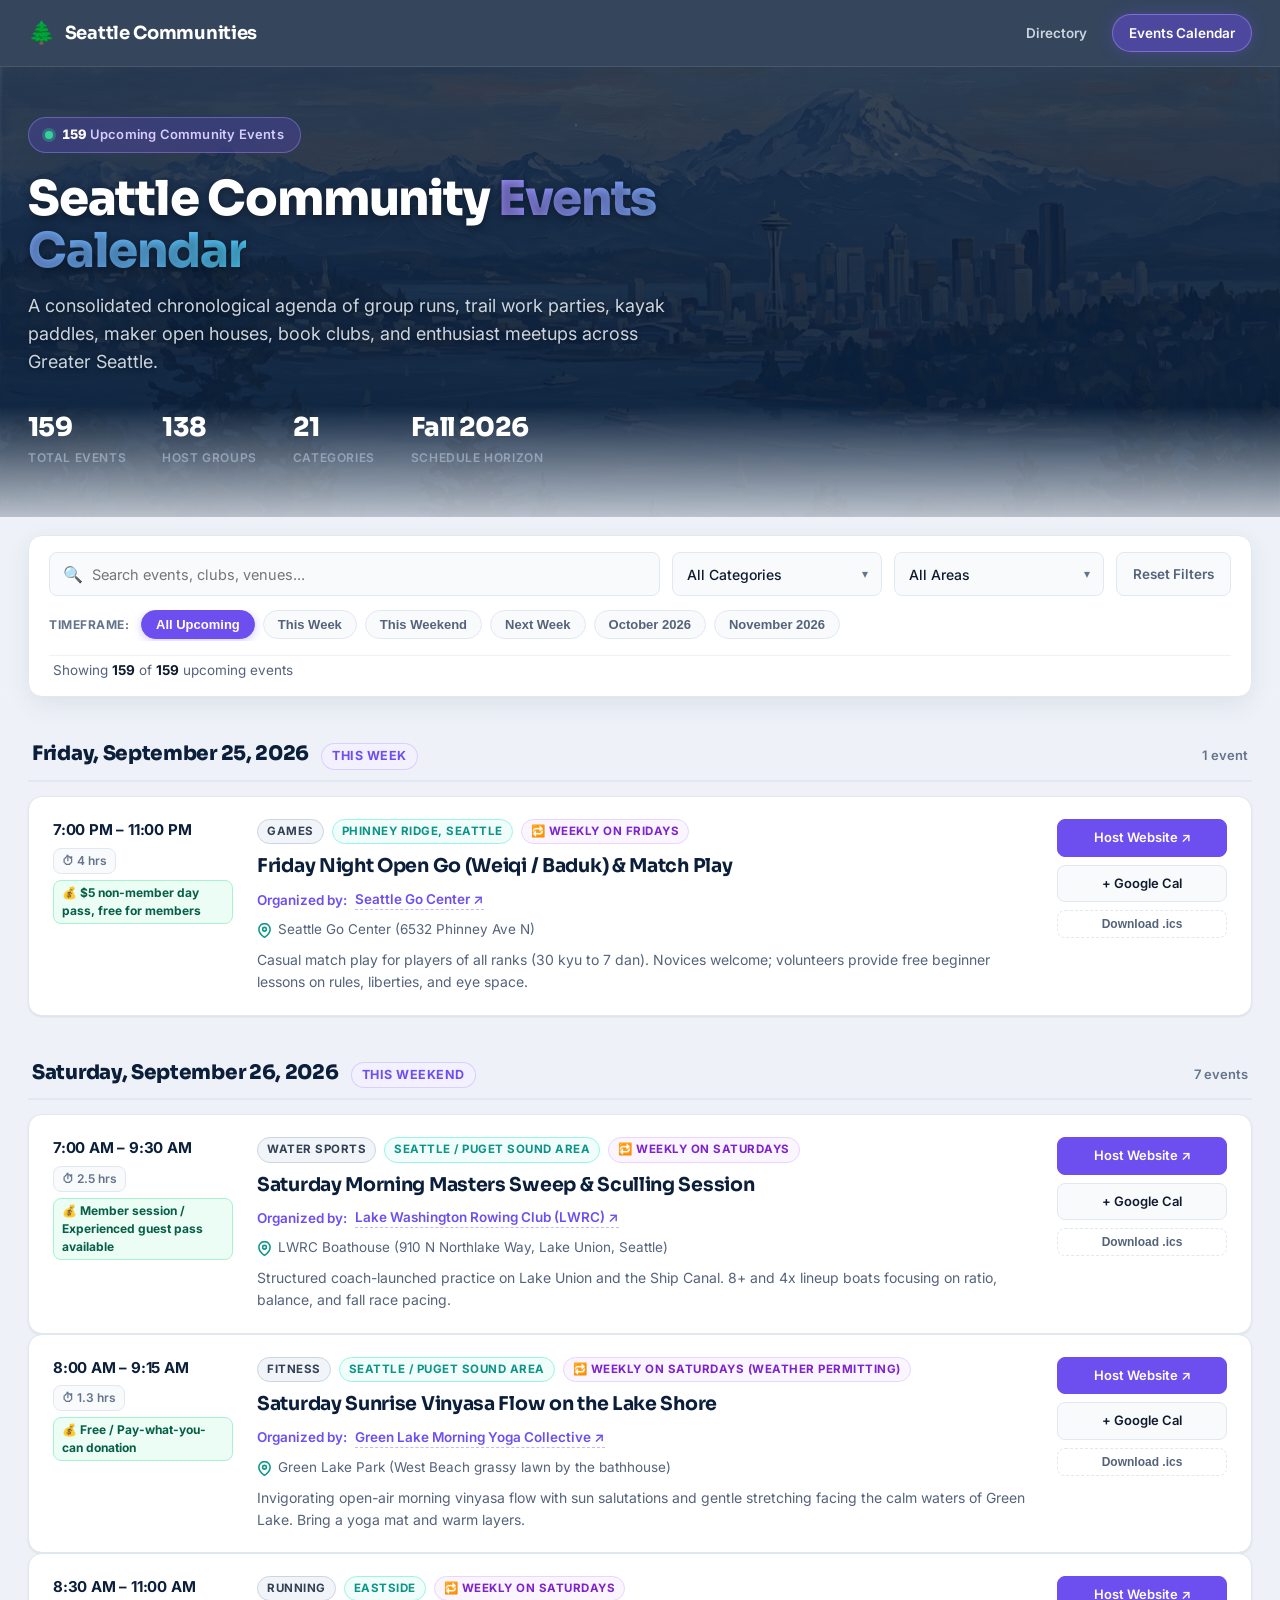
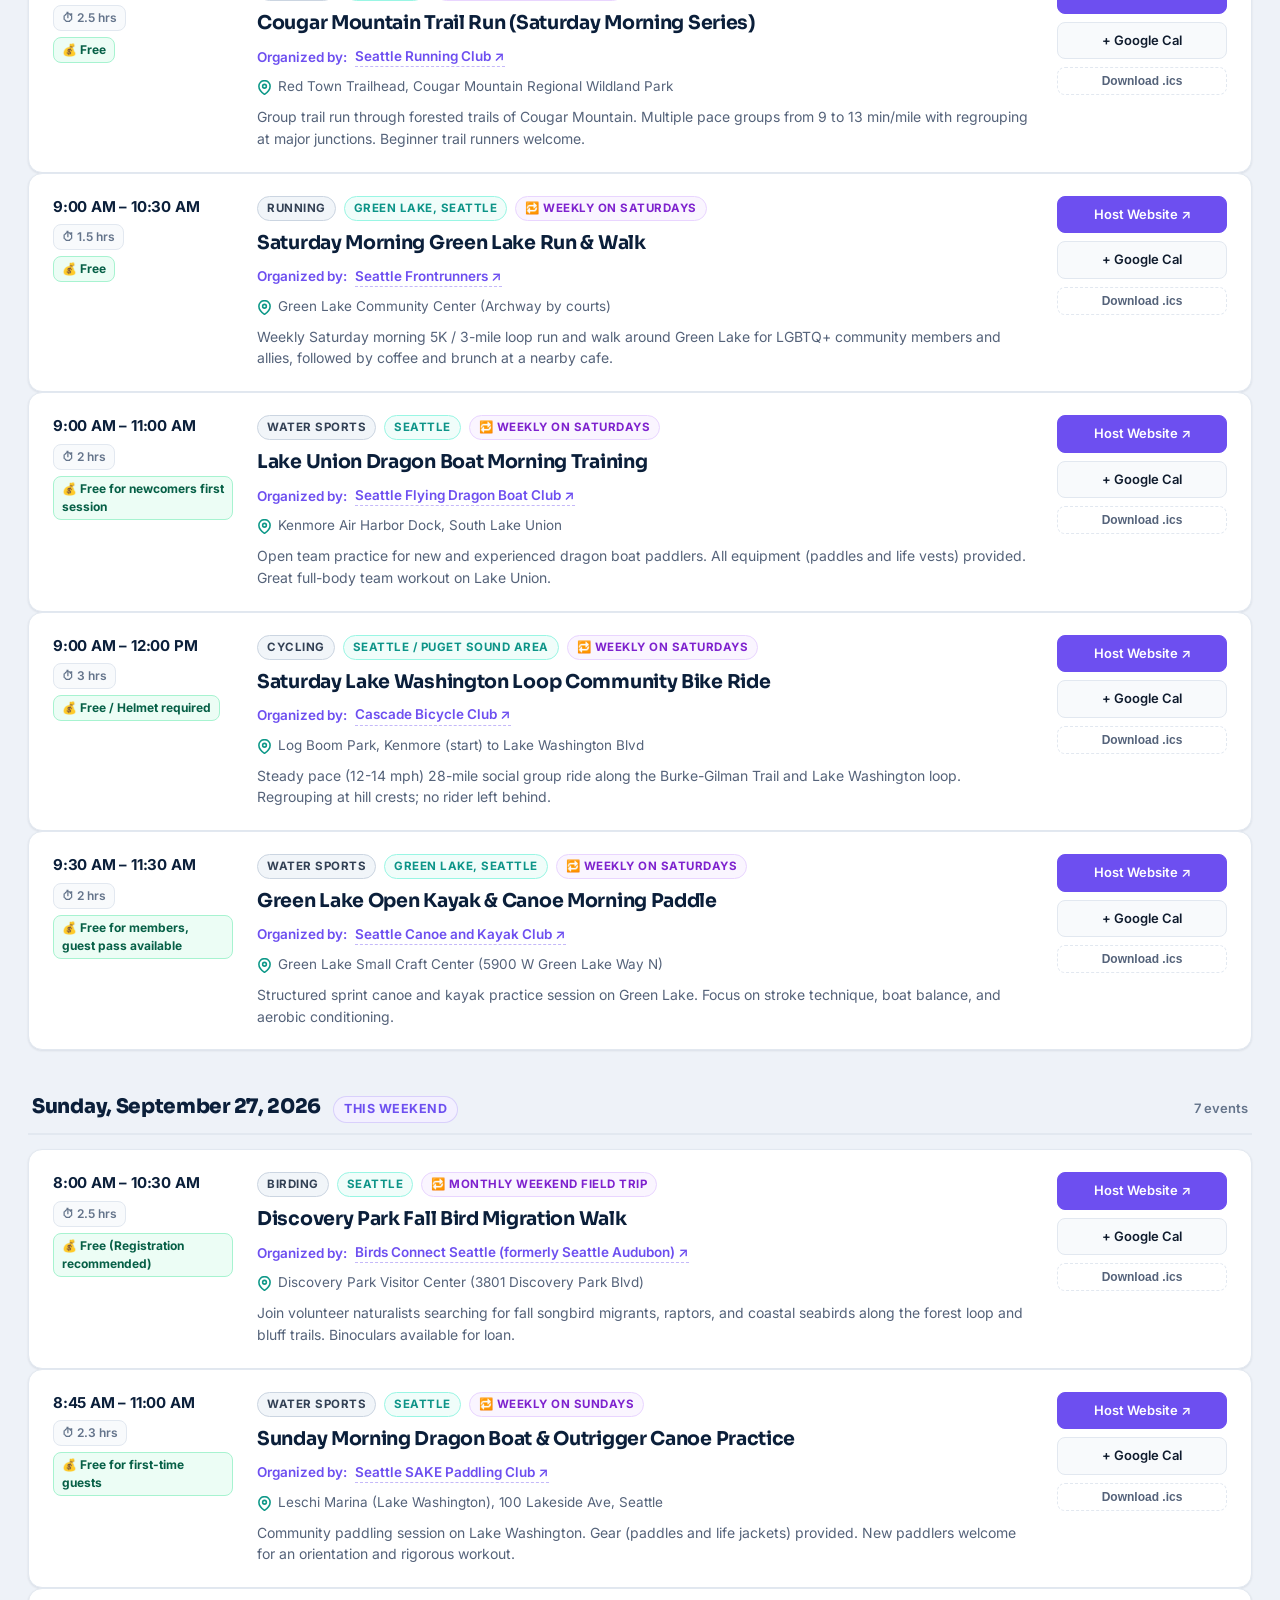
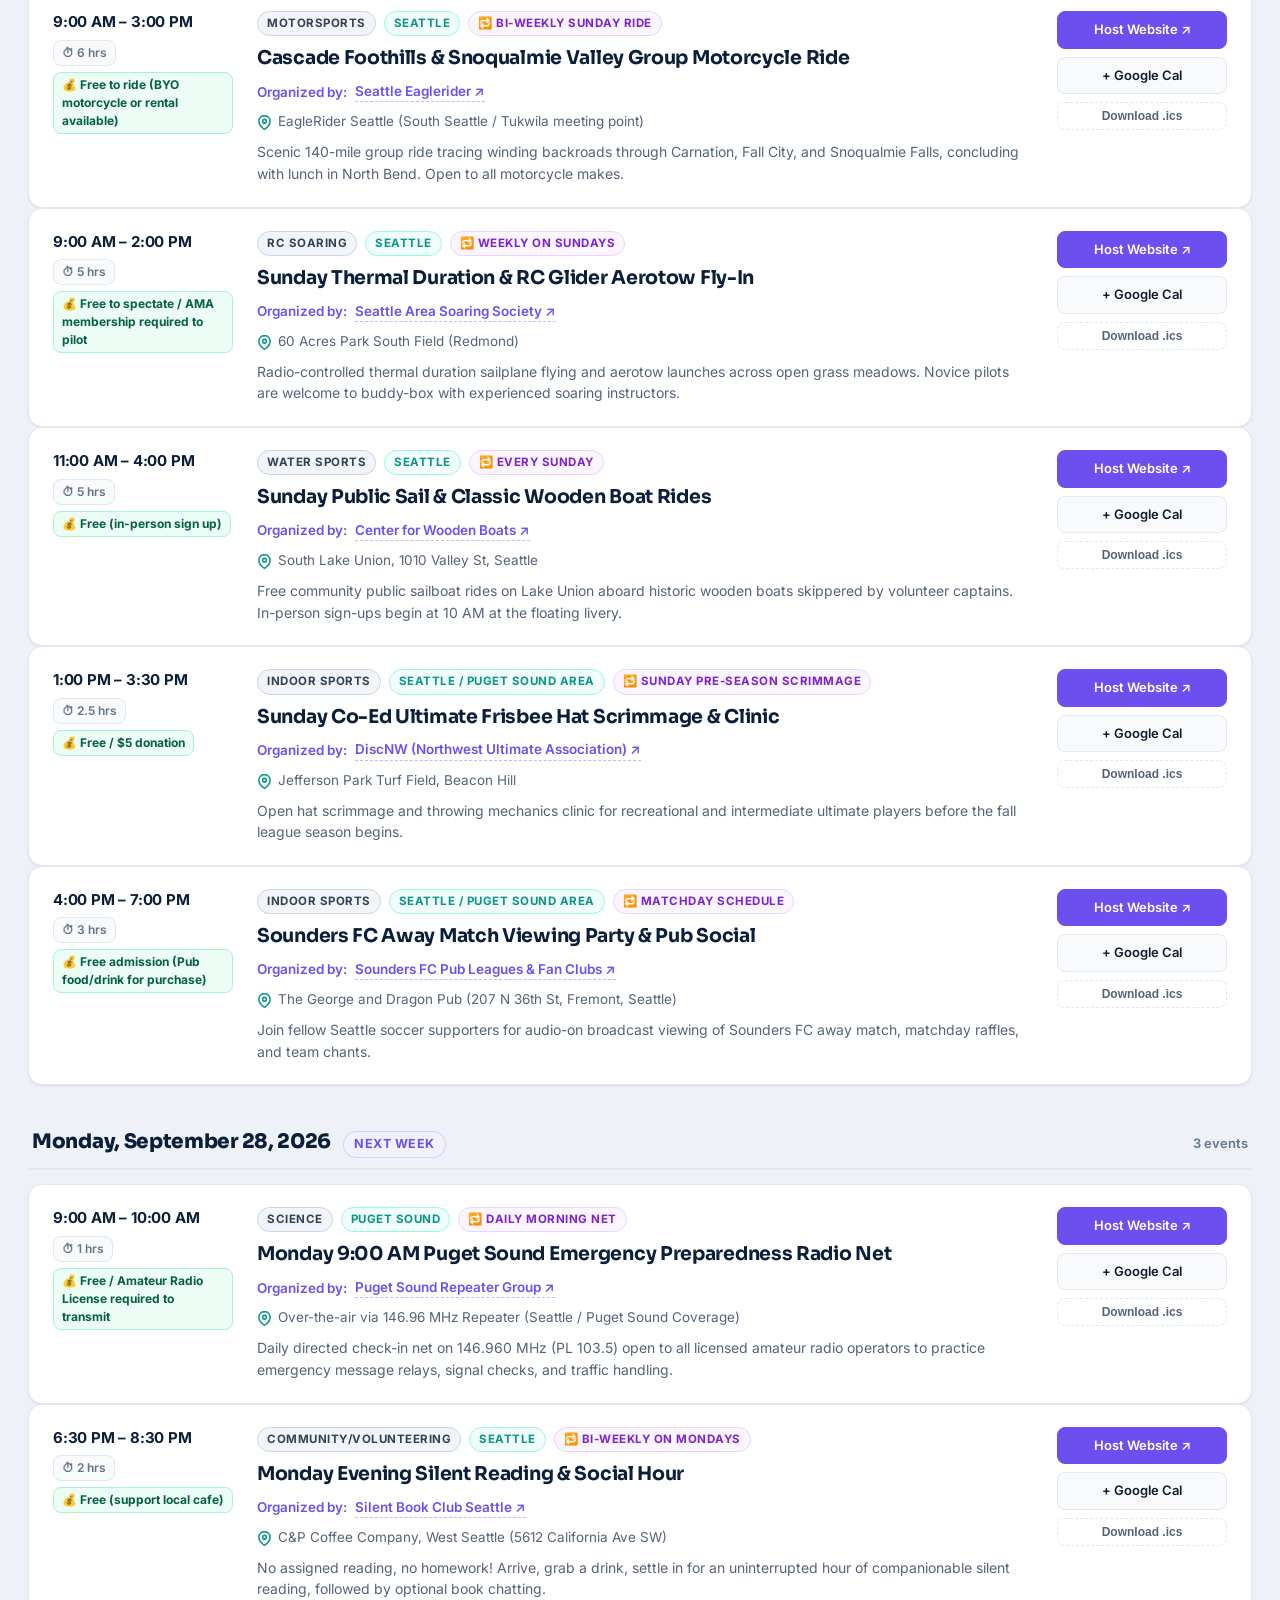
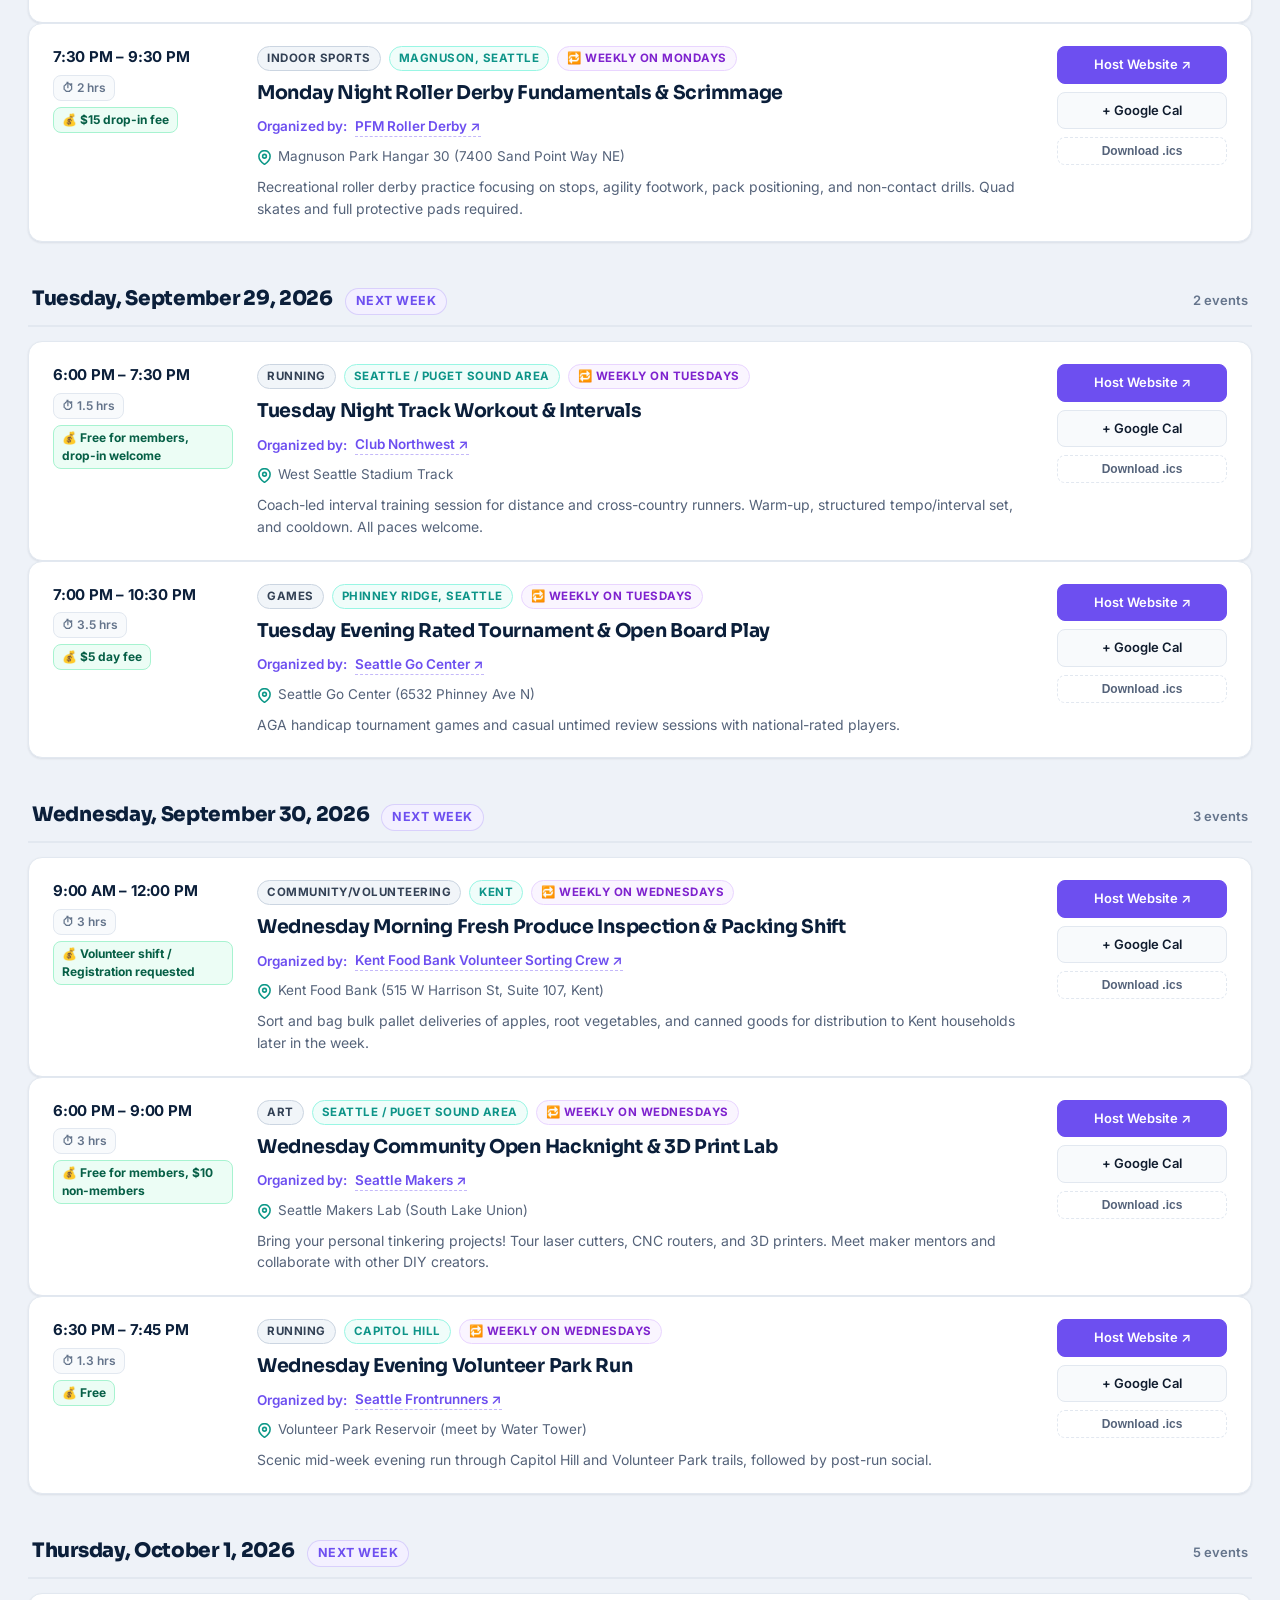
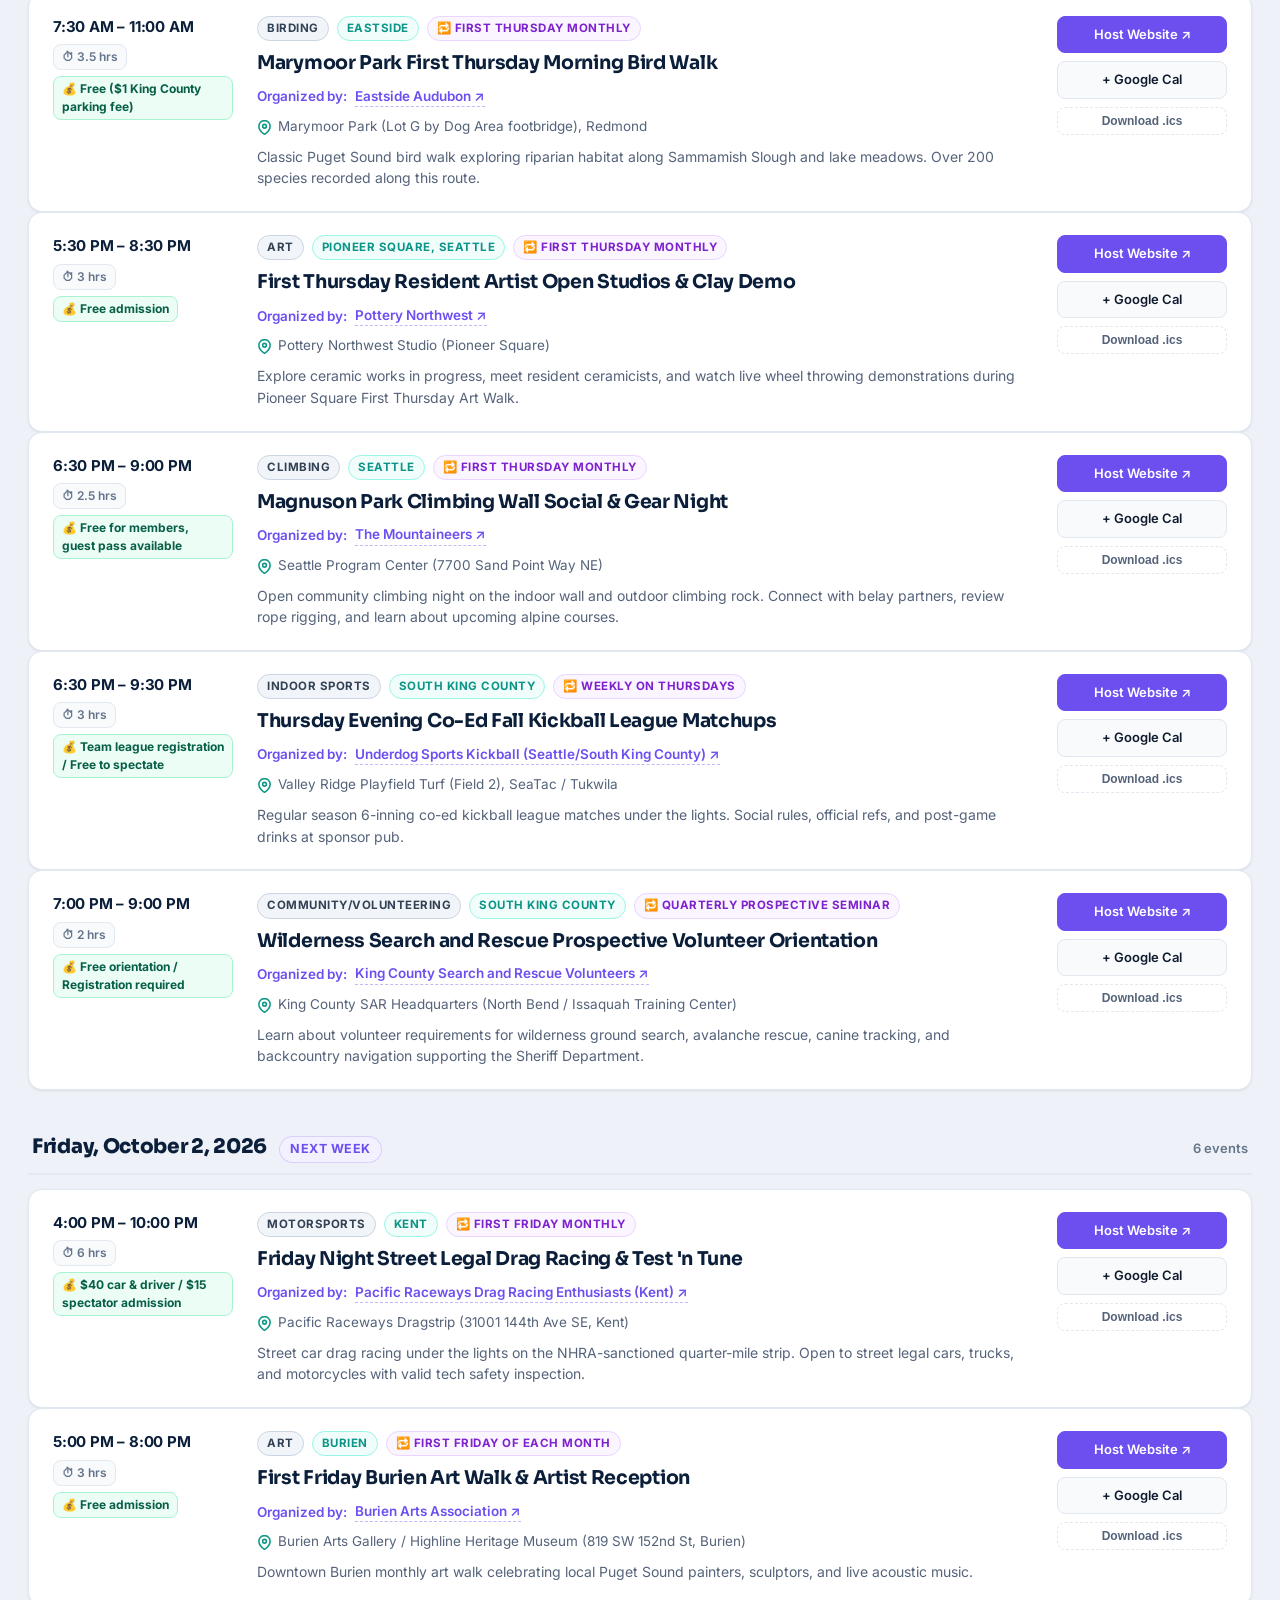
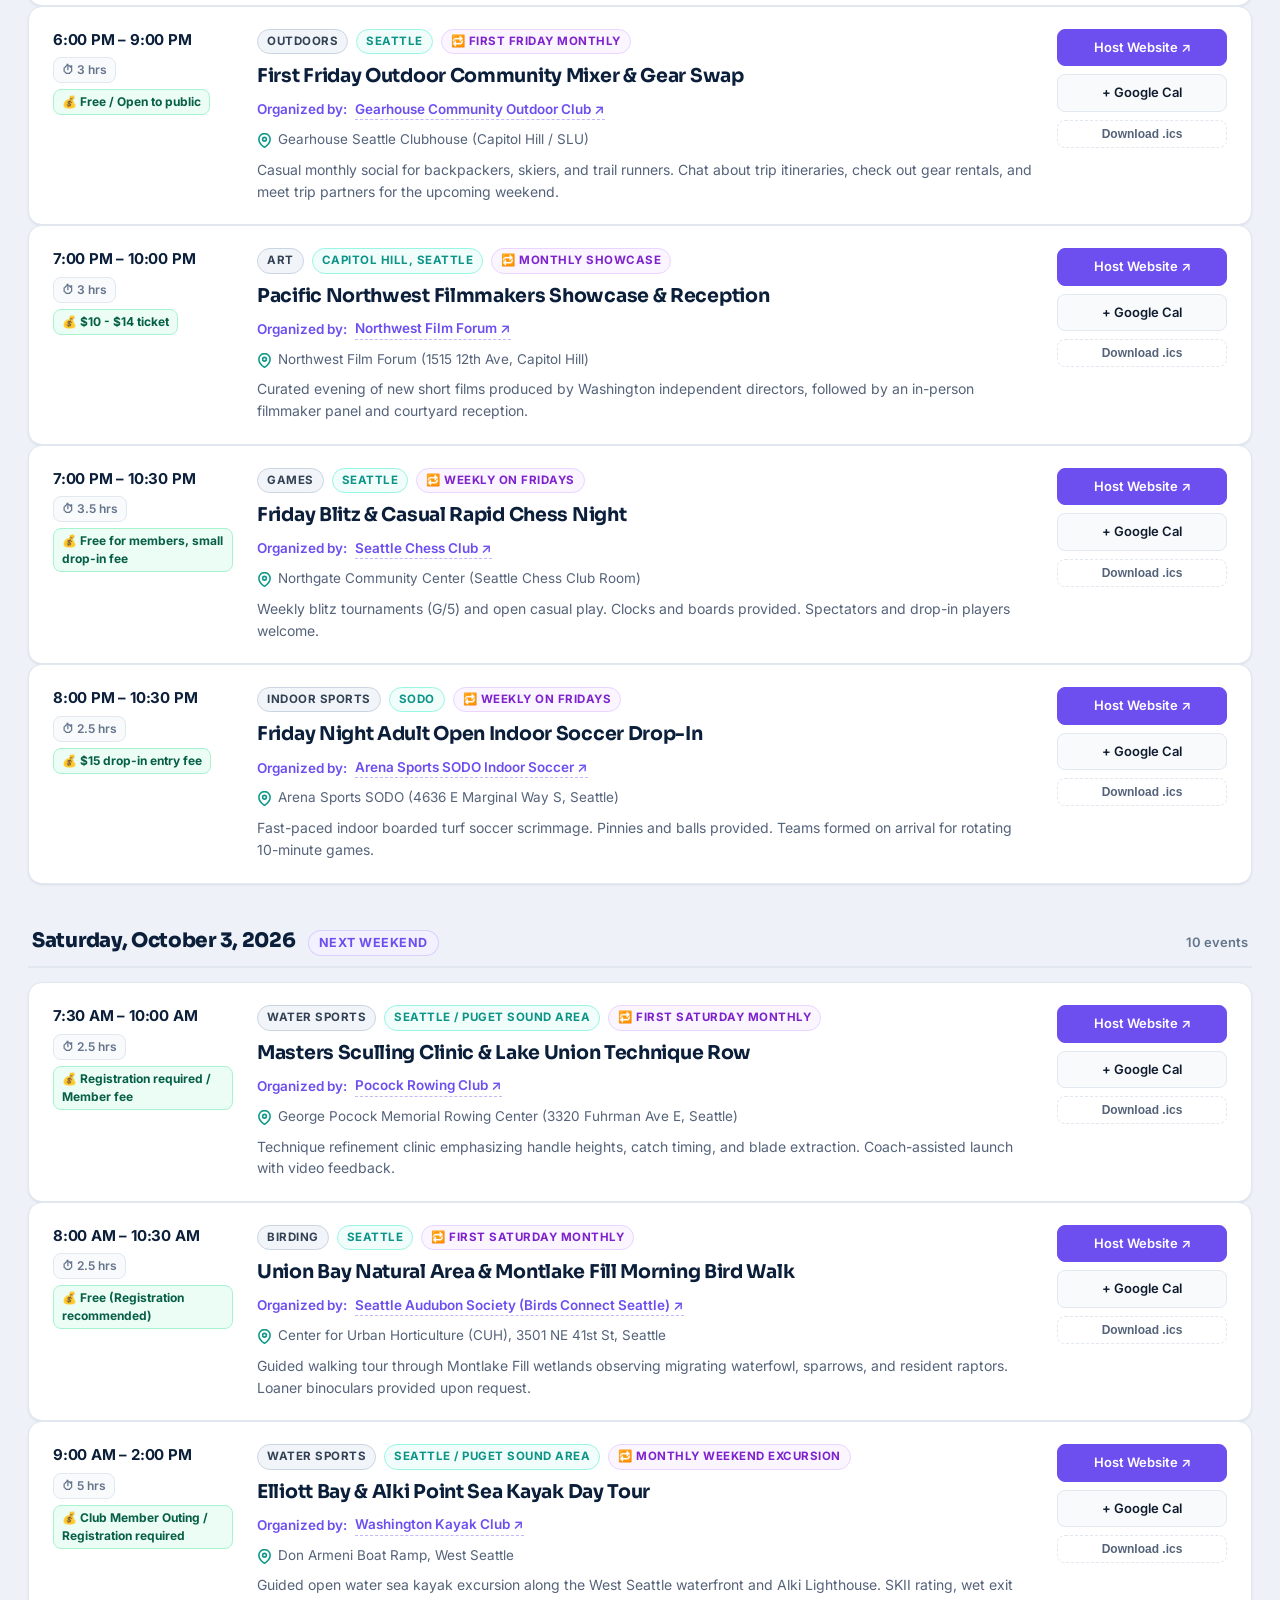
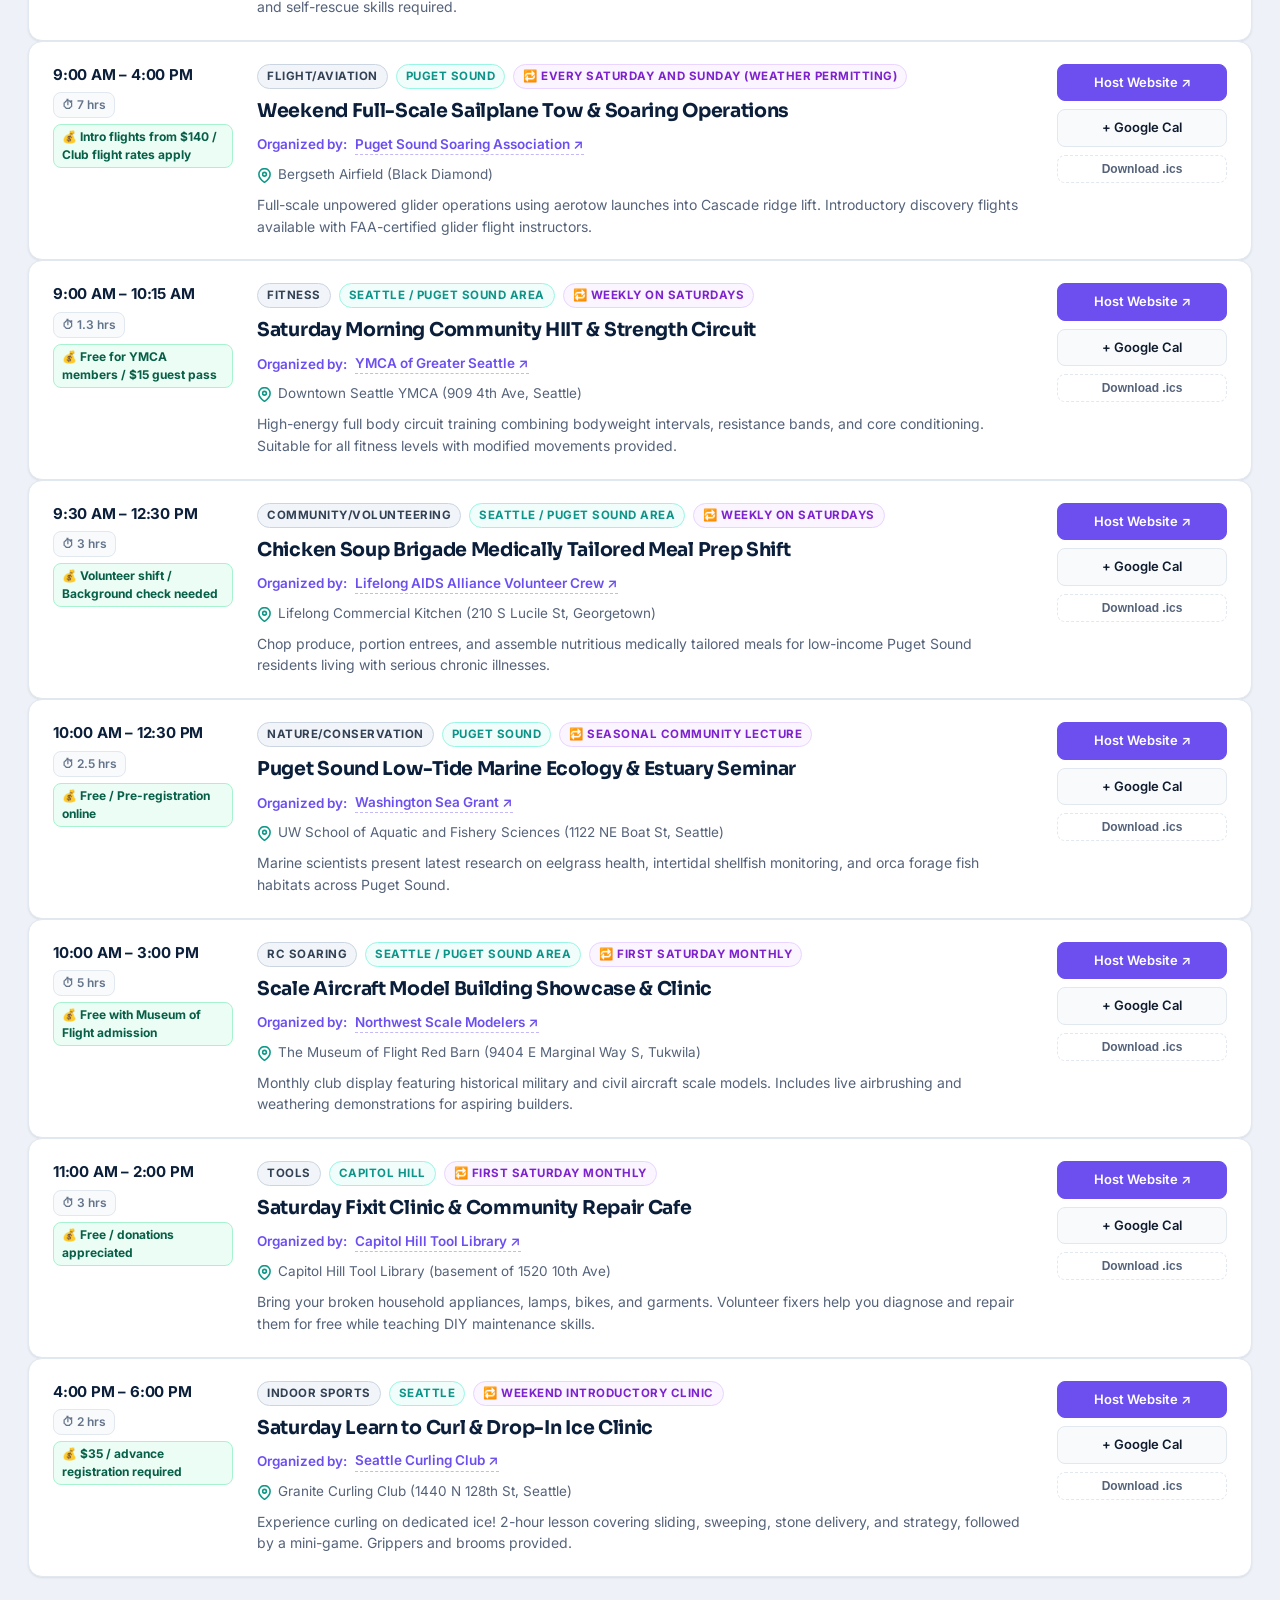
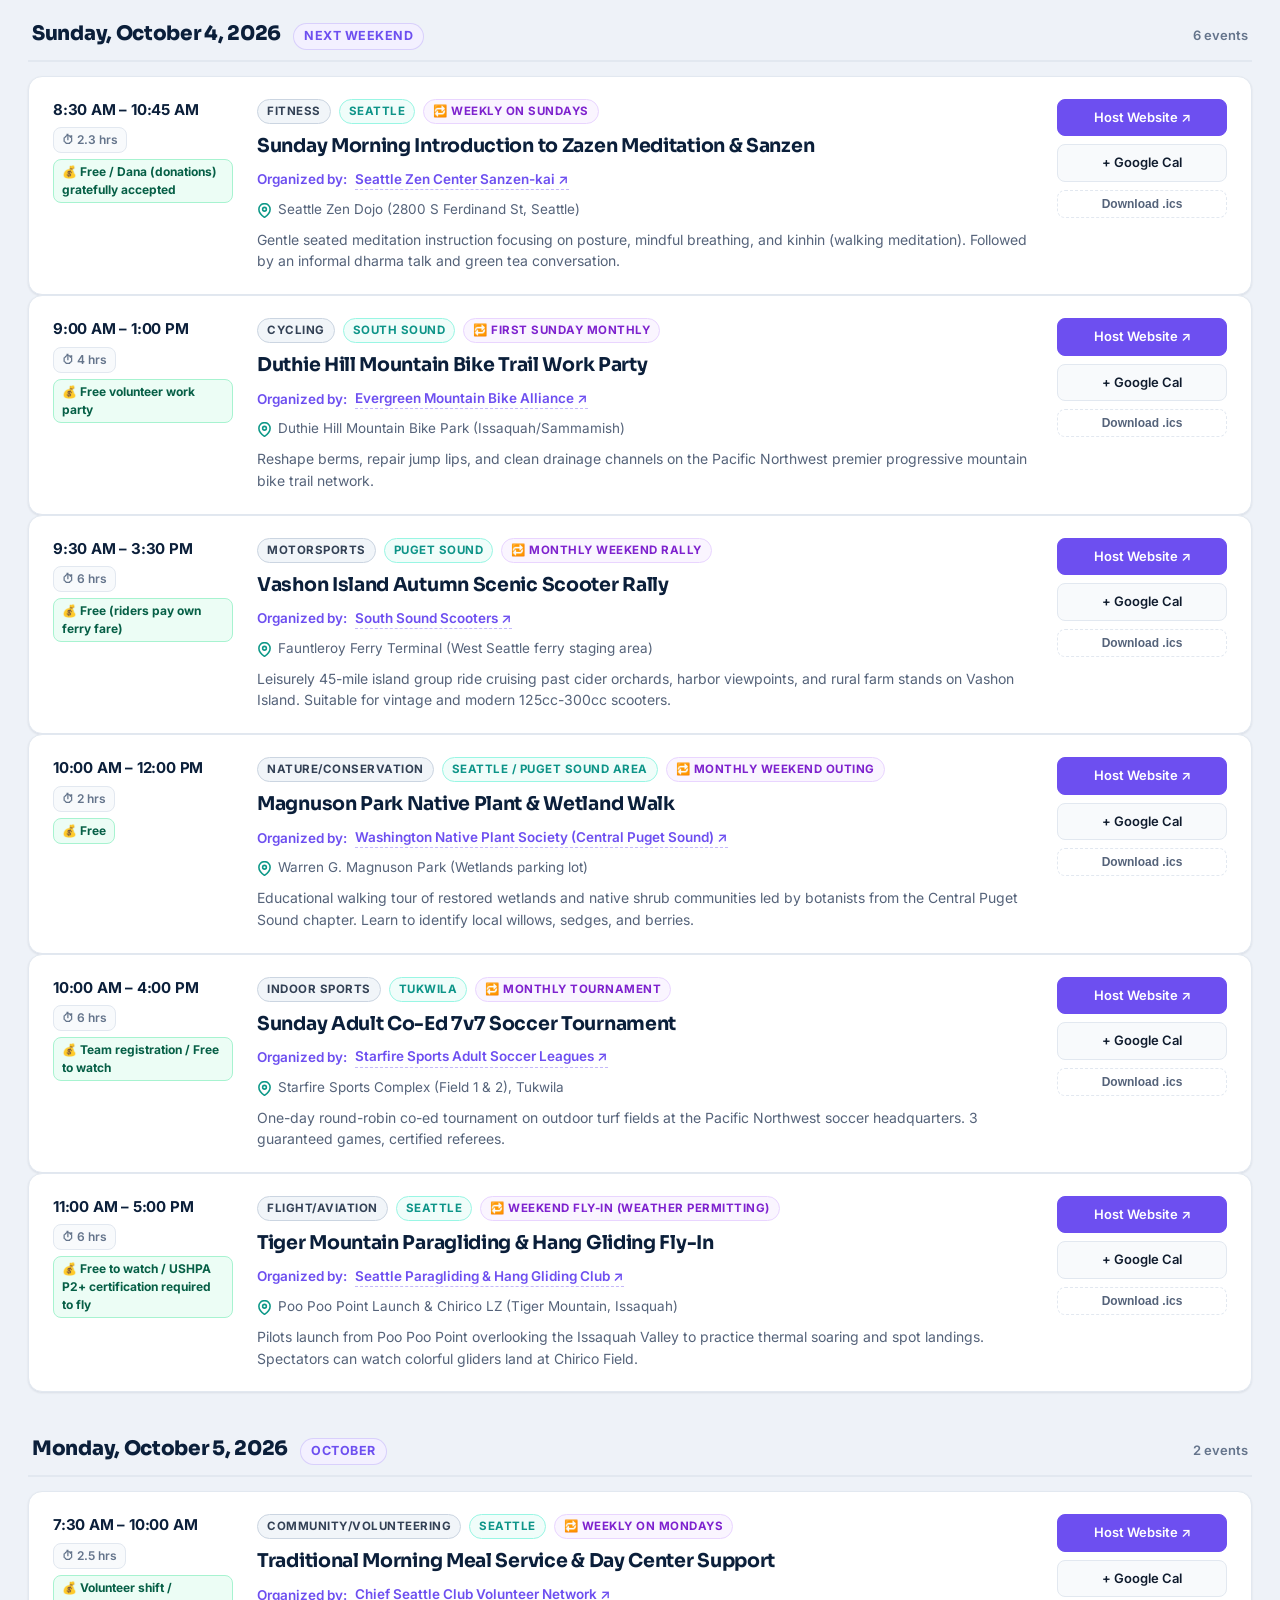
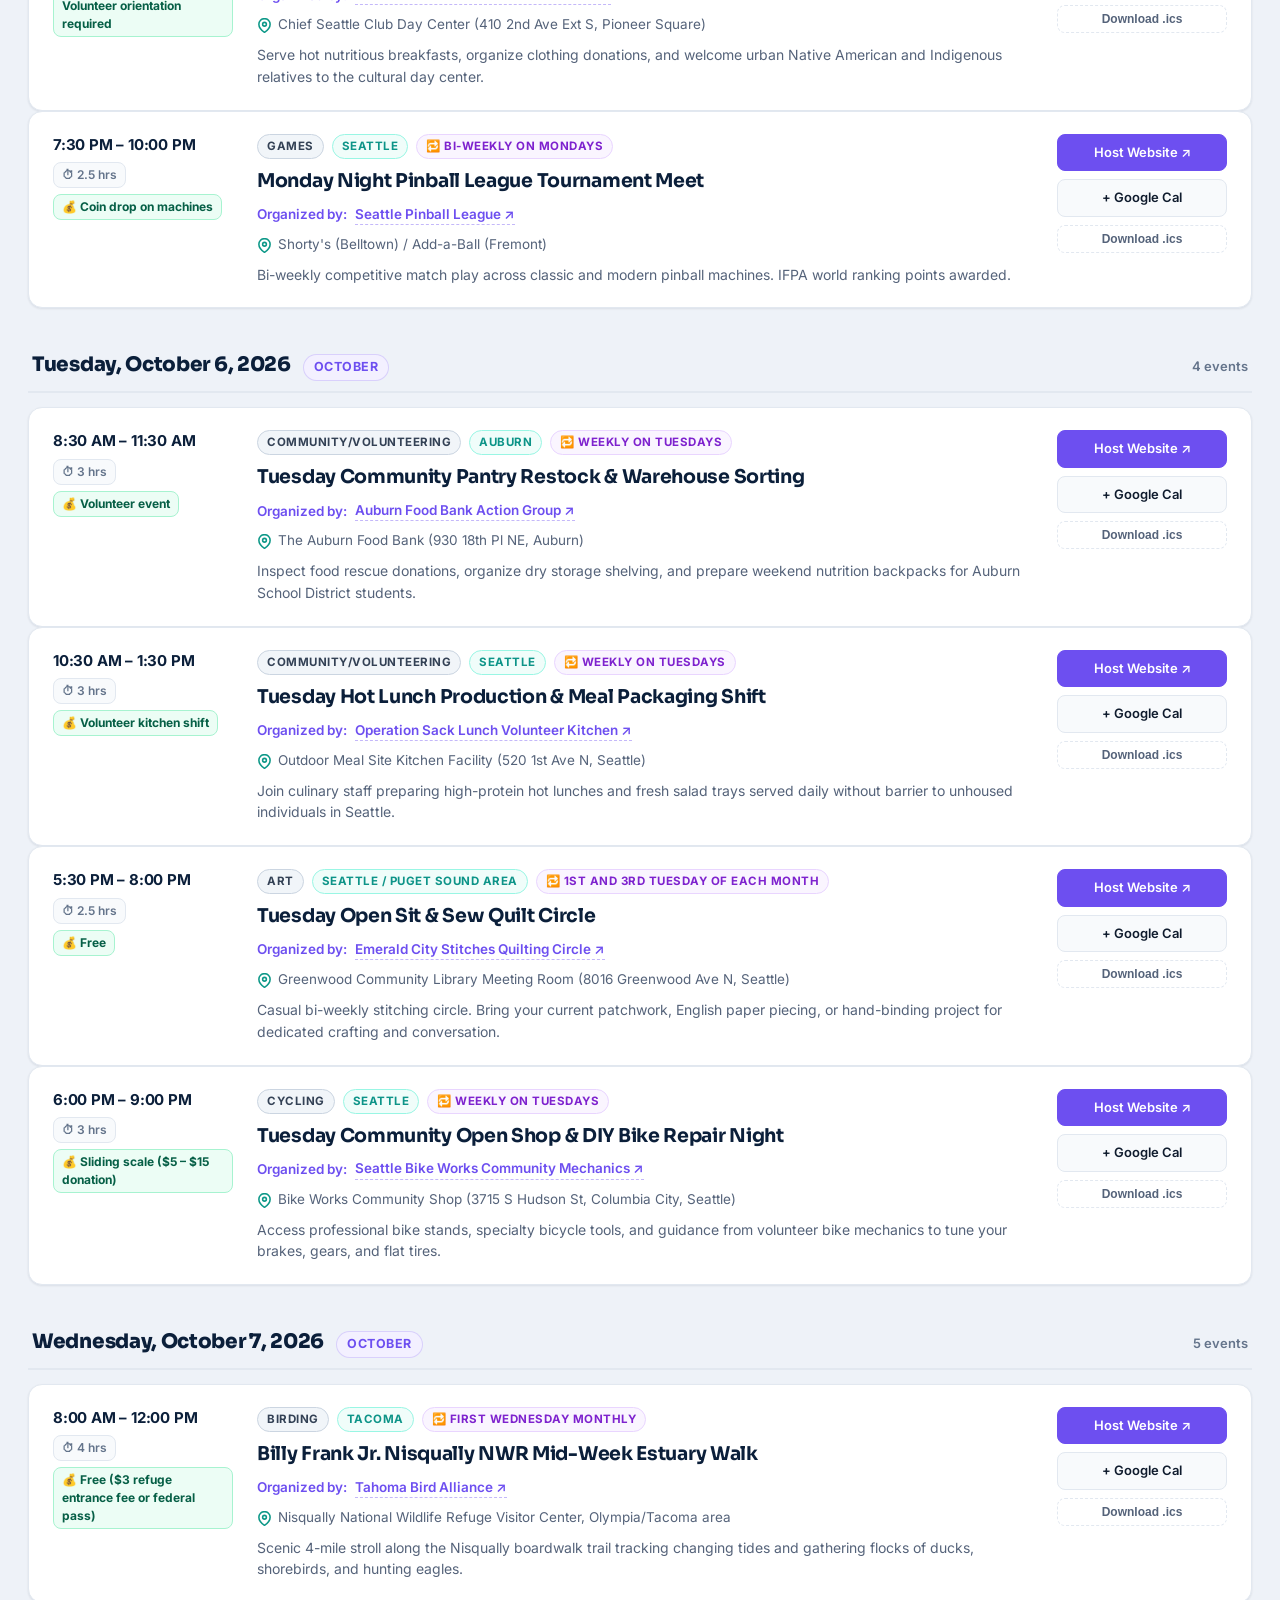
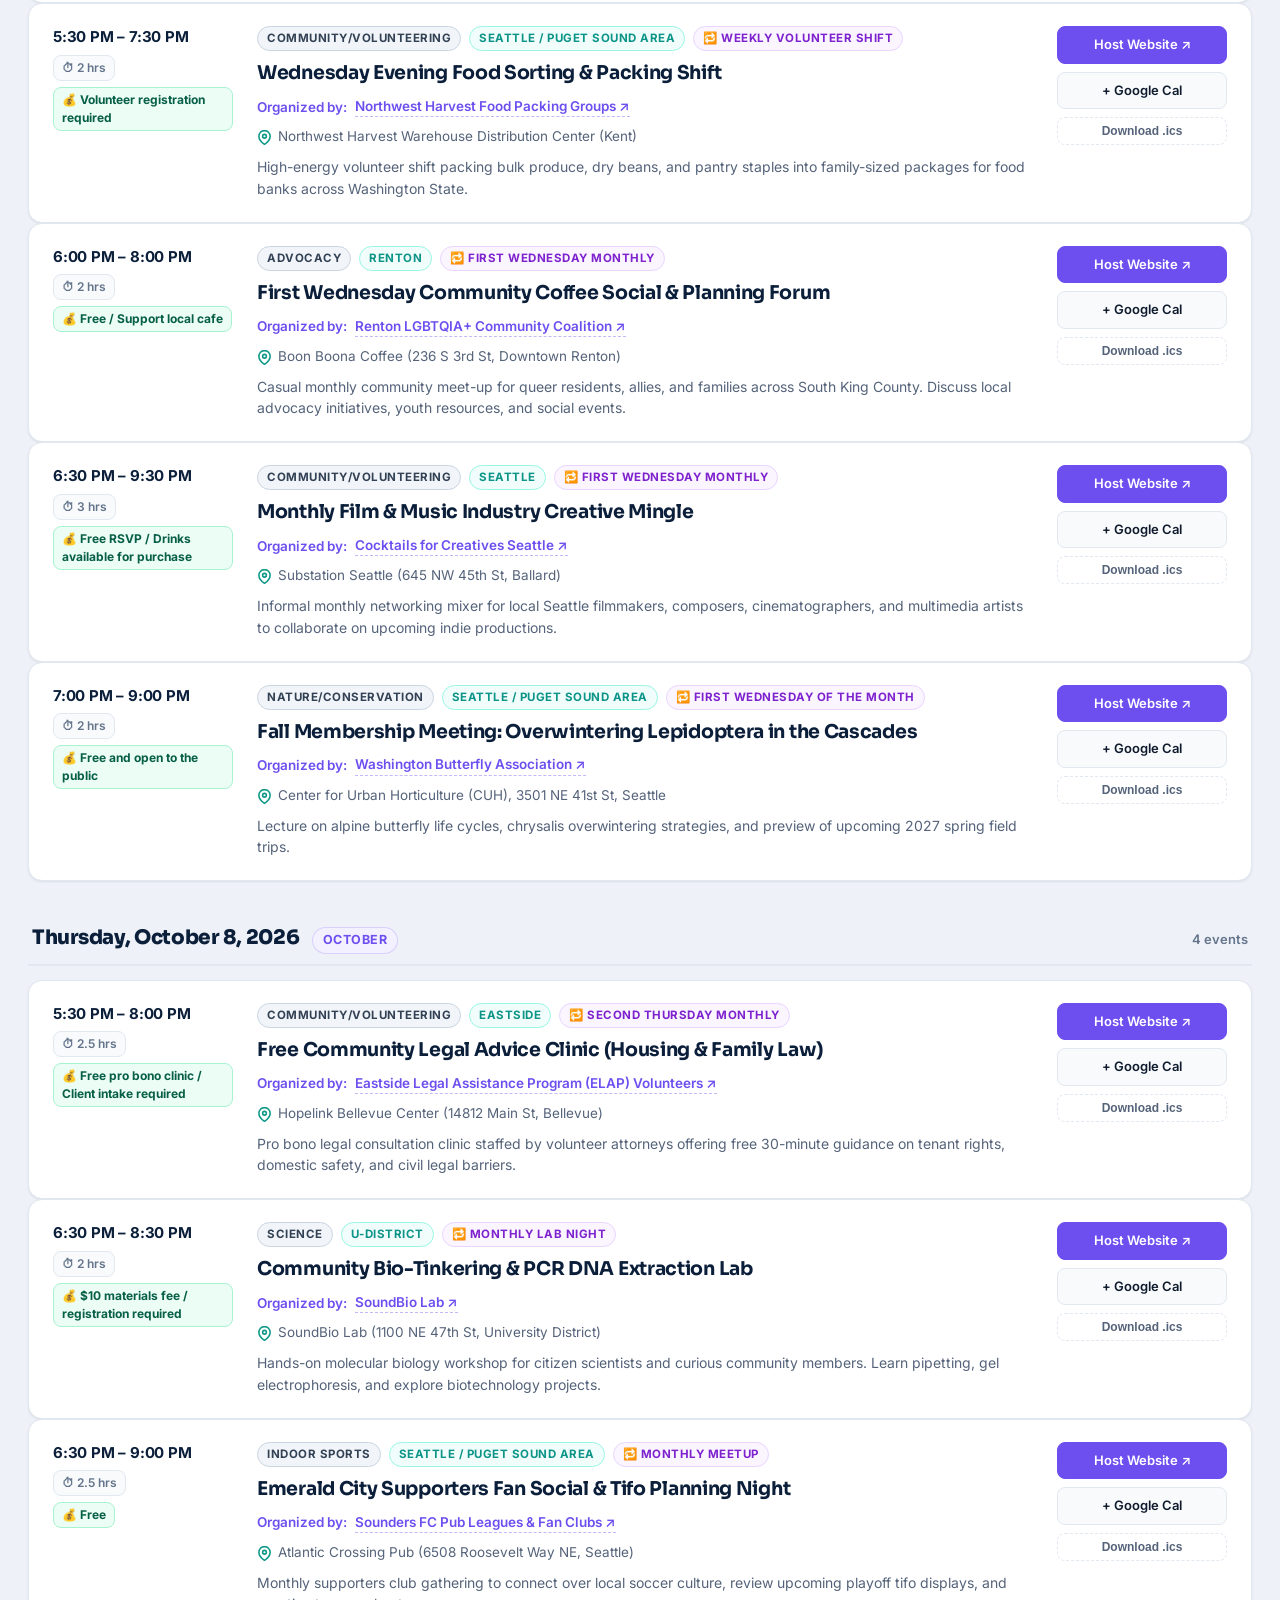
==== commit 1476469f: "Populate events for all 138 community groups across Fall 2026" ====
--- a/calendar.html
+++ b/calendar.html
@@ -868,6 +868,7 @@
         <button type="button" class="time-pill" data-timeframe="this-weekend">This Weekend</button>
         <button type="button" class="time-pill" data-timeframe="next-week">Next Week</button>
         <button type="button" class="time-pill" data-timeframe="october">October 2026</button>
+        <button type="button" class="time-pill" data-timeframe="november">November 2026</button>
       </div>
 
       <!-- Status count row -->
@@ -1032,6 +1033,9 @@
     }
     if (dateStr.startsWith('2026-10')) {
       return 'October';
+    }
+    if (dateStr.startsWith('2026-11')) {
+      return 'November';
     }
     return 'Upcoming';
   }
@@ -1133,6 +1137,8 @@
         if (!(dateStr >= '2026-09-28' && dateStr <= '2026-10-04')) return false;
       } else if (activeTimeframe === 'october') {
         if (!dateStr.startsWith('2026-10')) return false;
+      } else if (activeTimeframe === 'november') {
+        if (!dateStr.startsWith('2026-11')) return false;
       }
 
       return true;
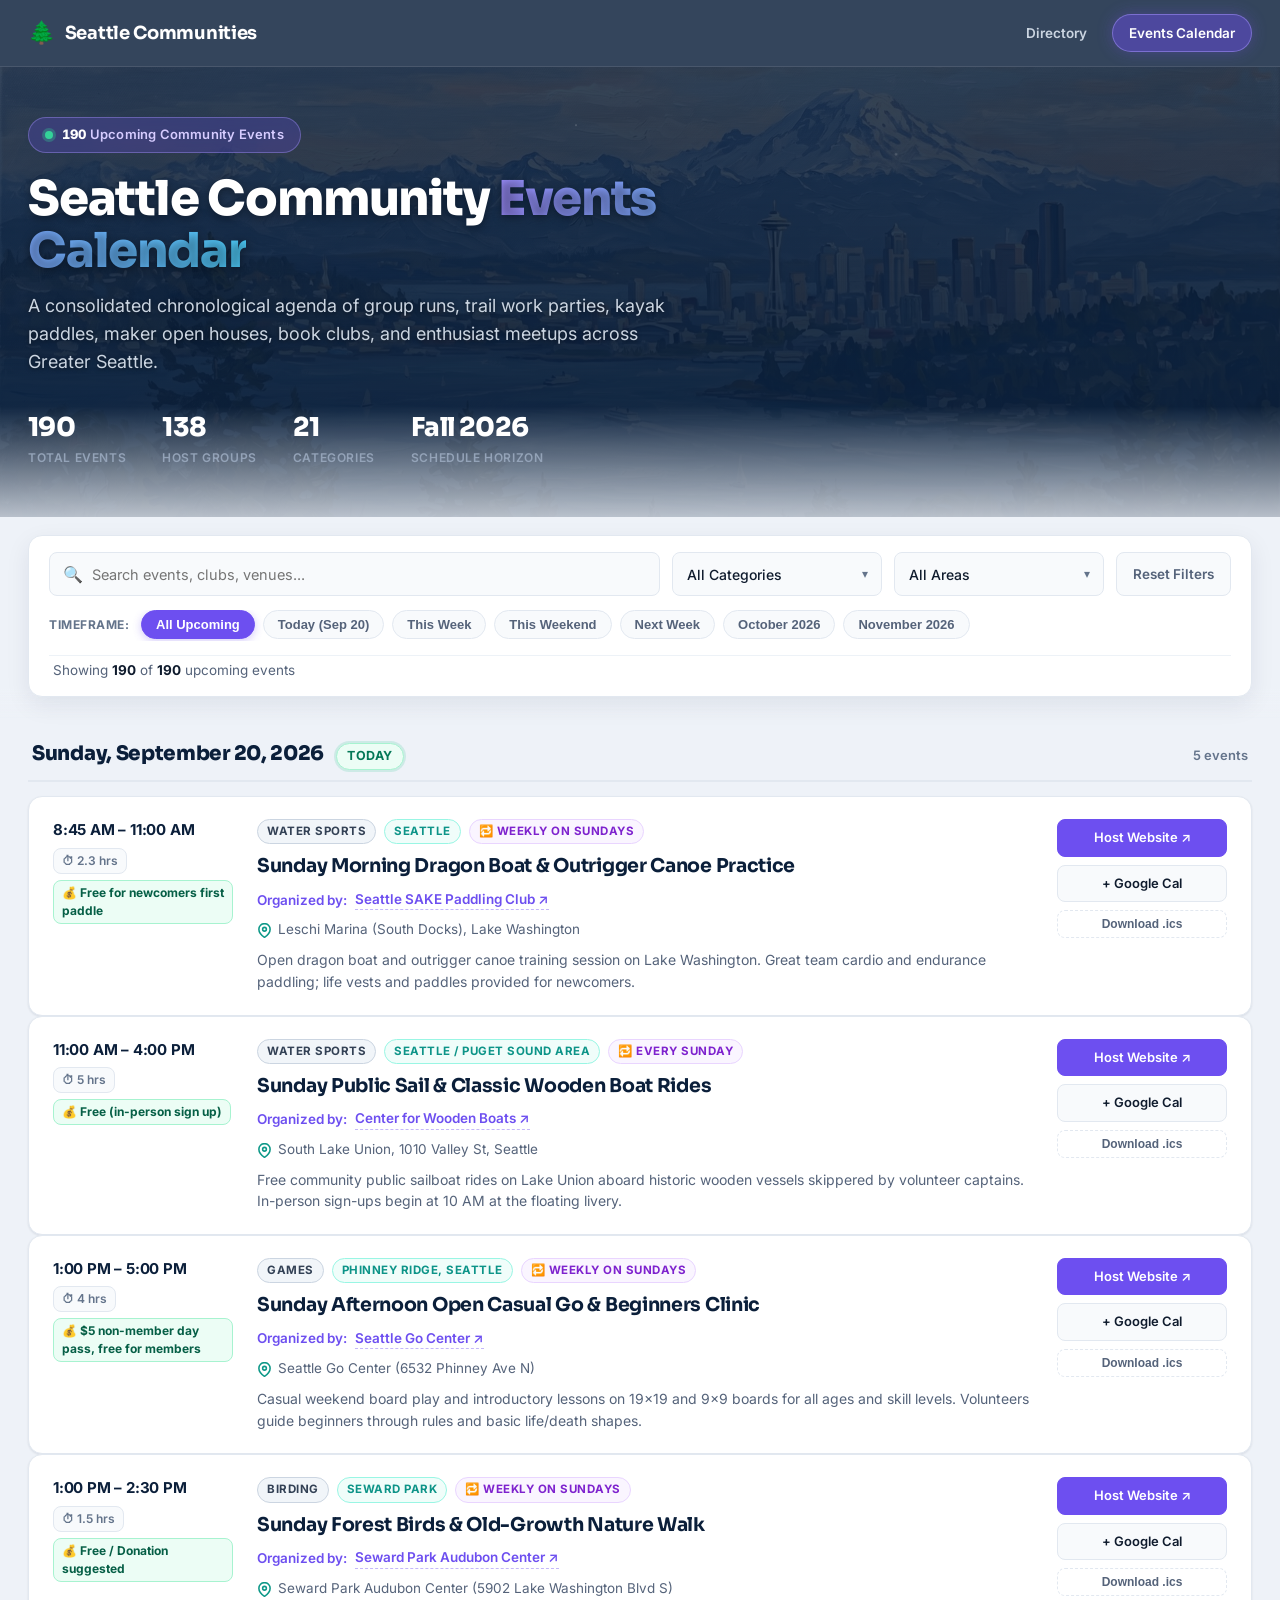
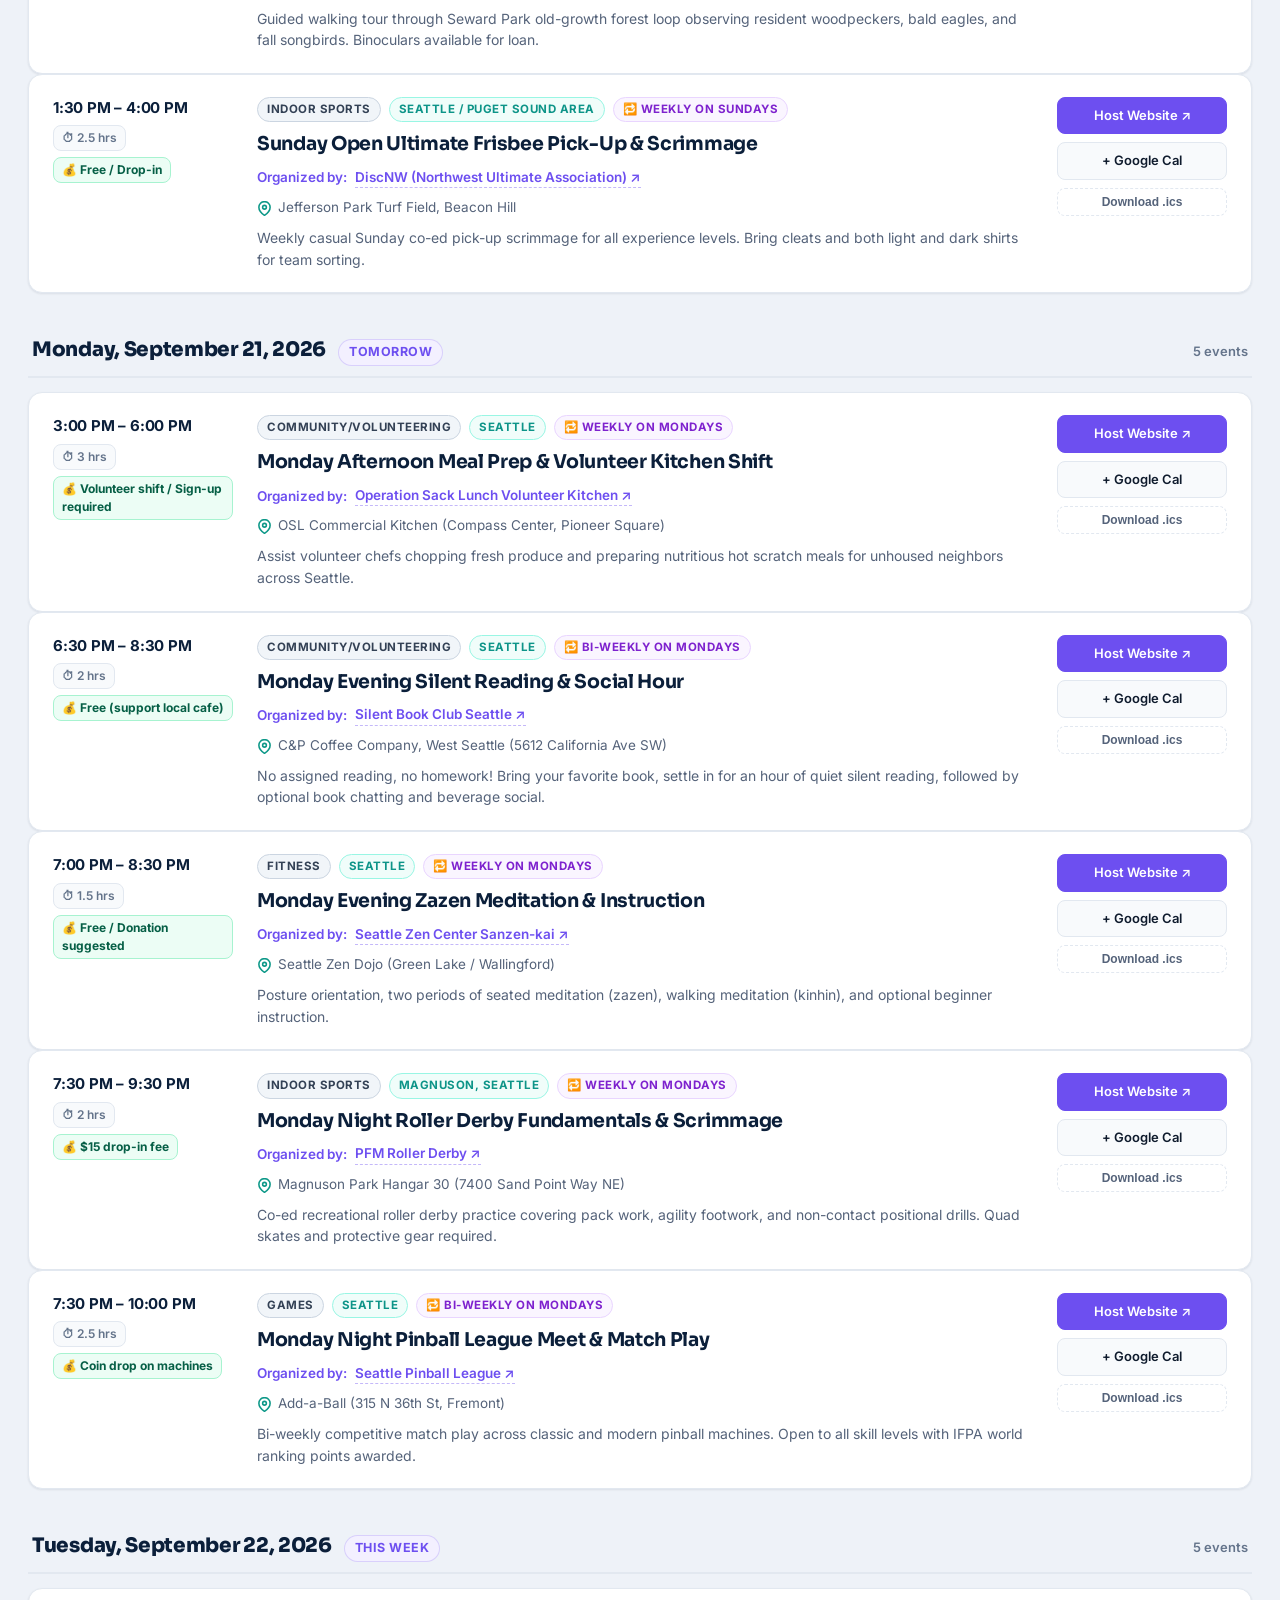
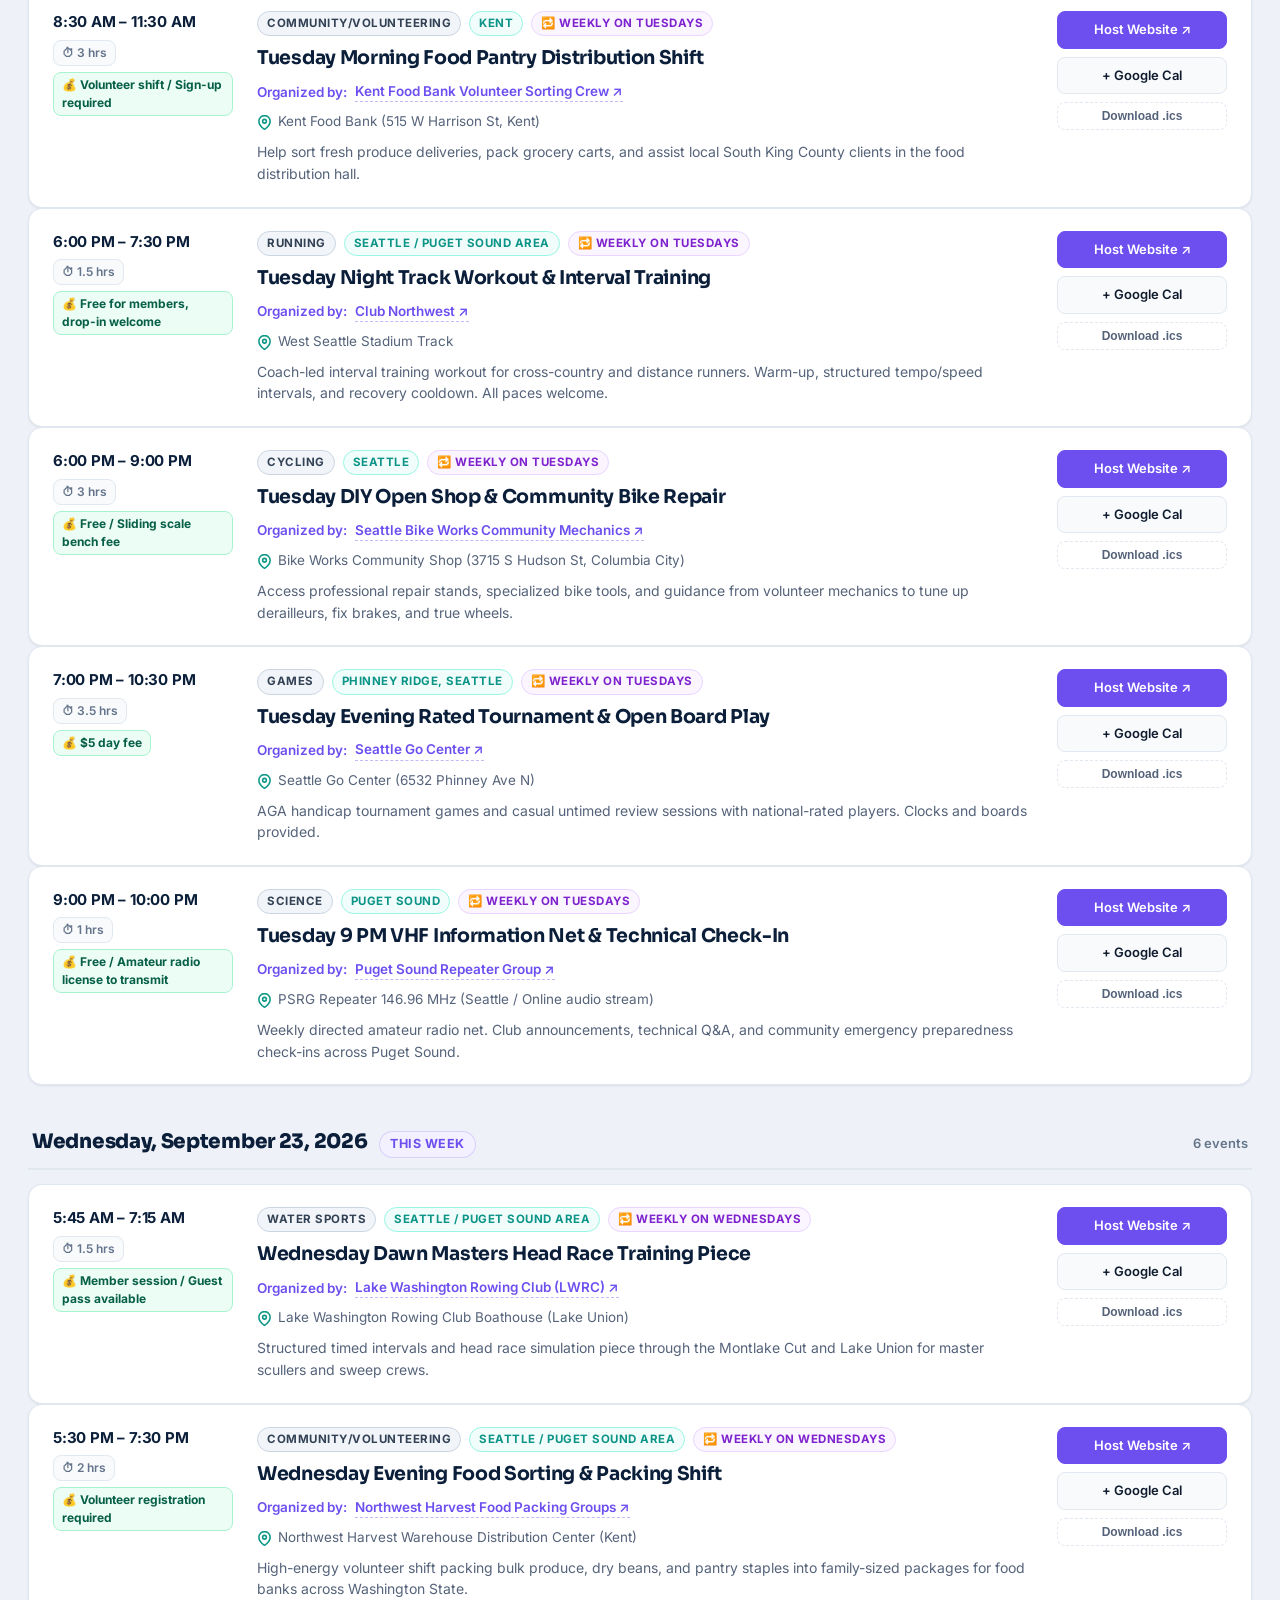
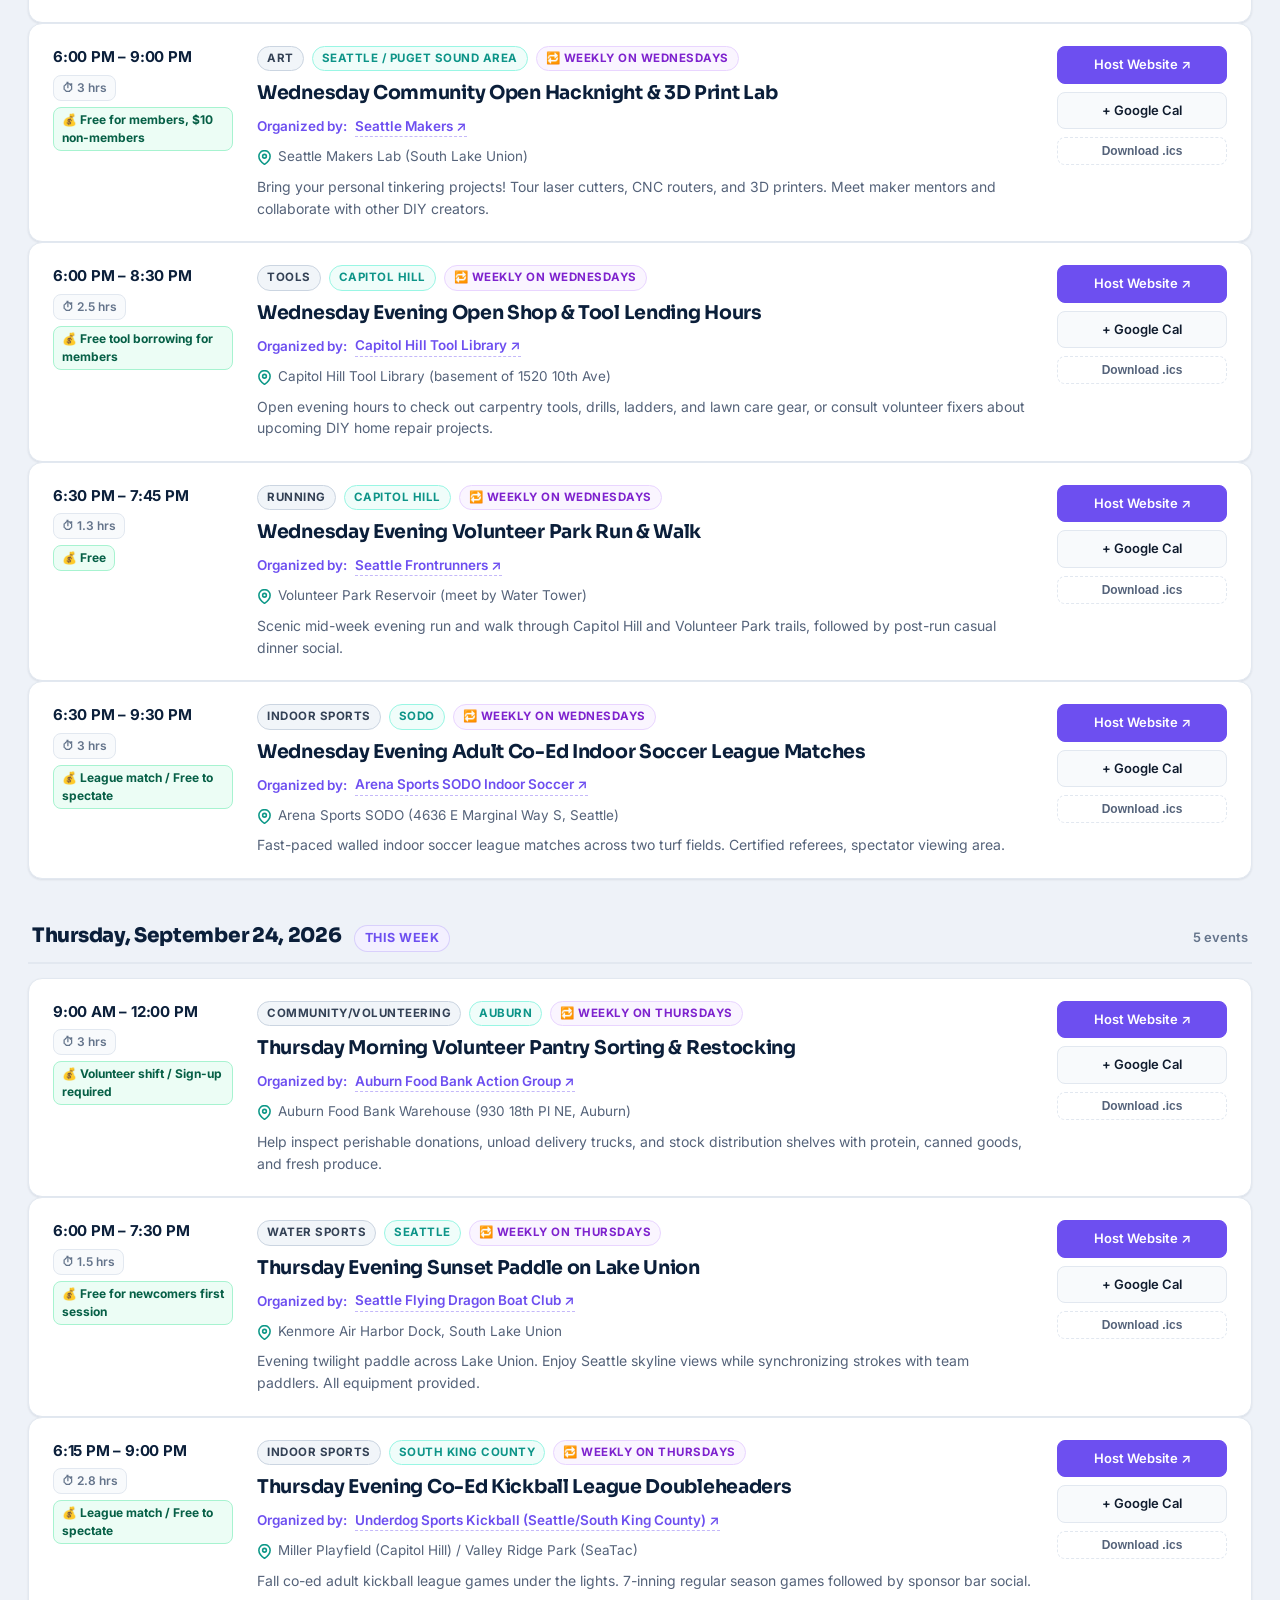
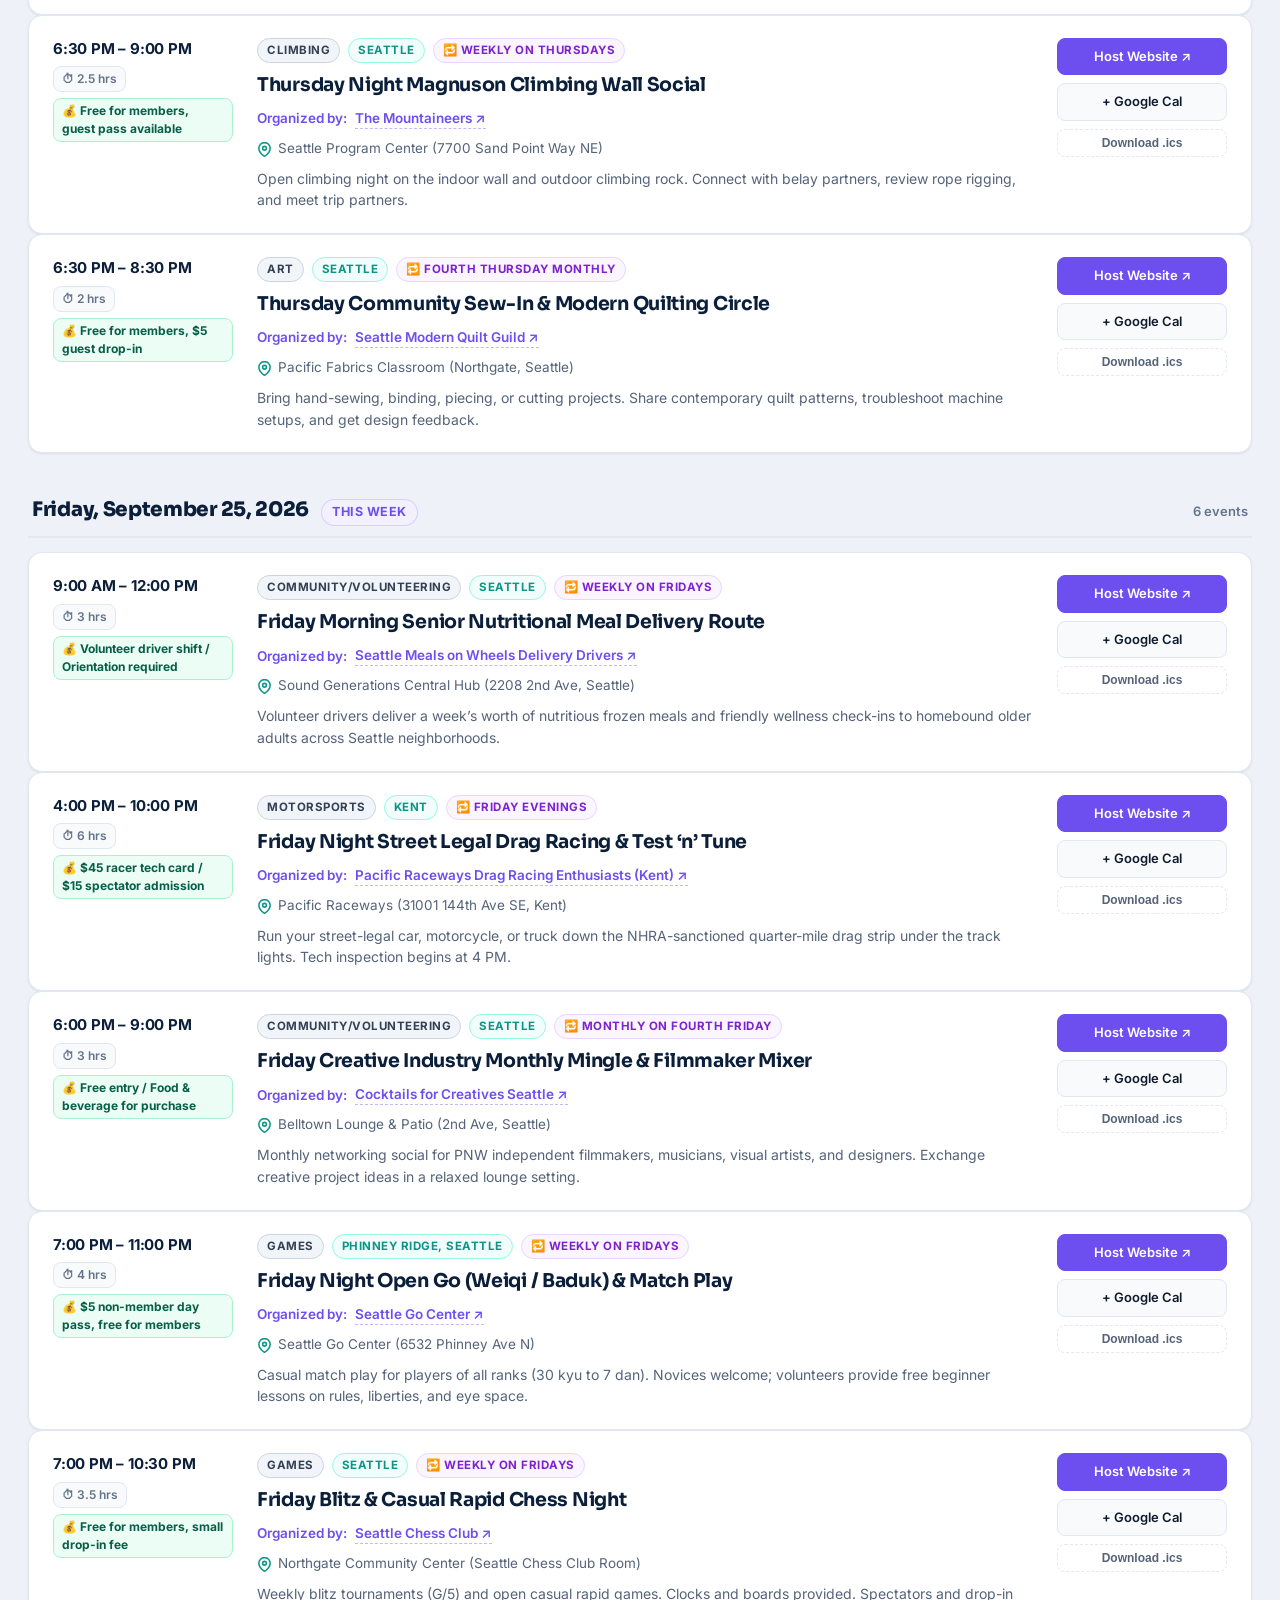
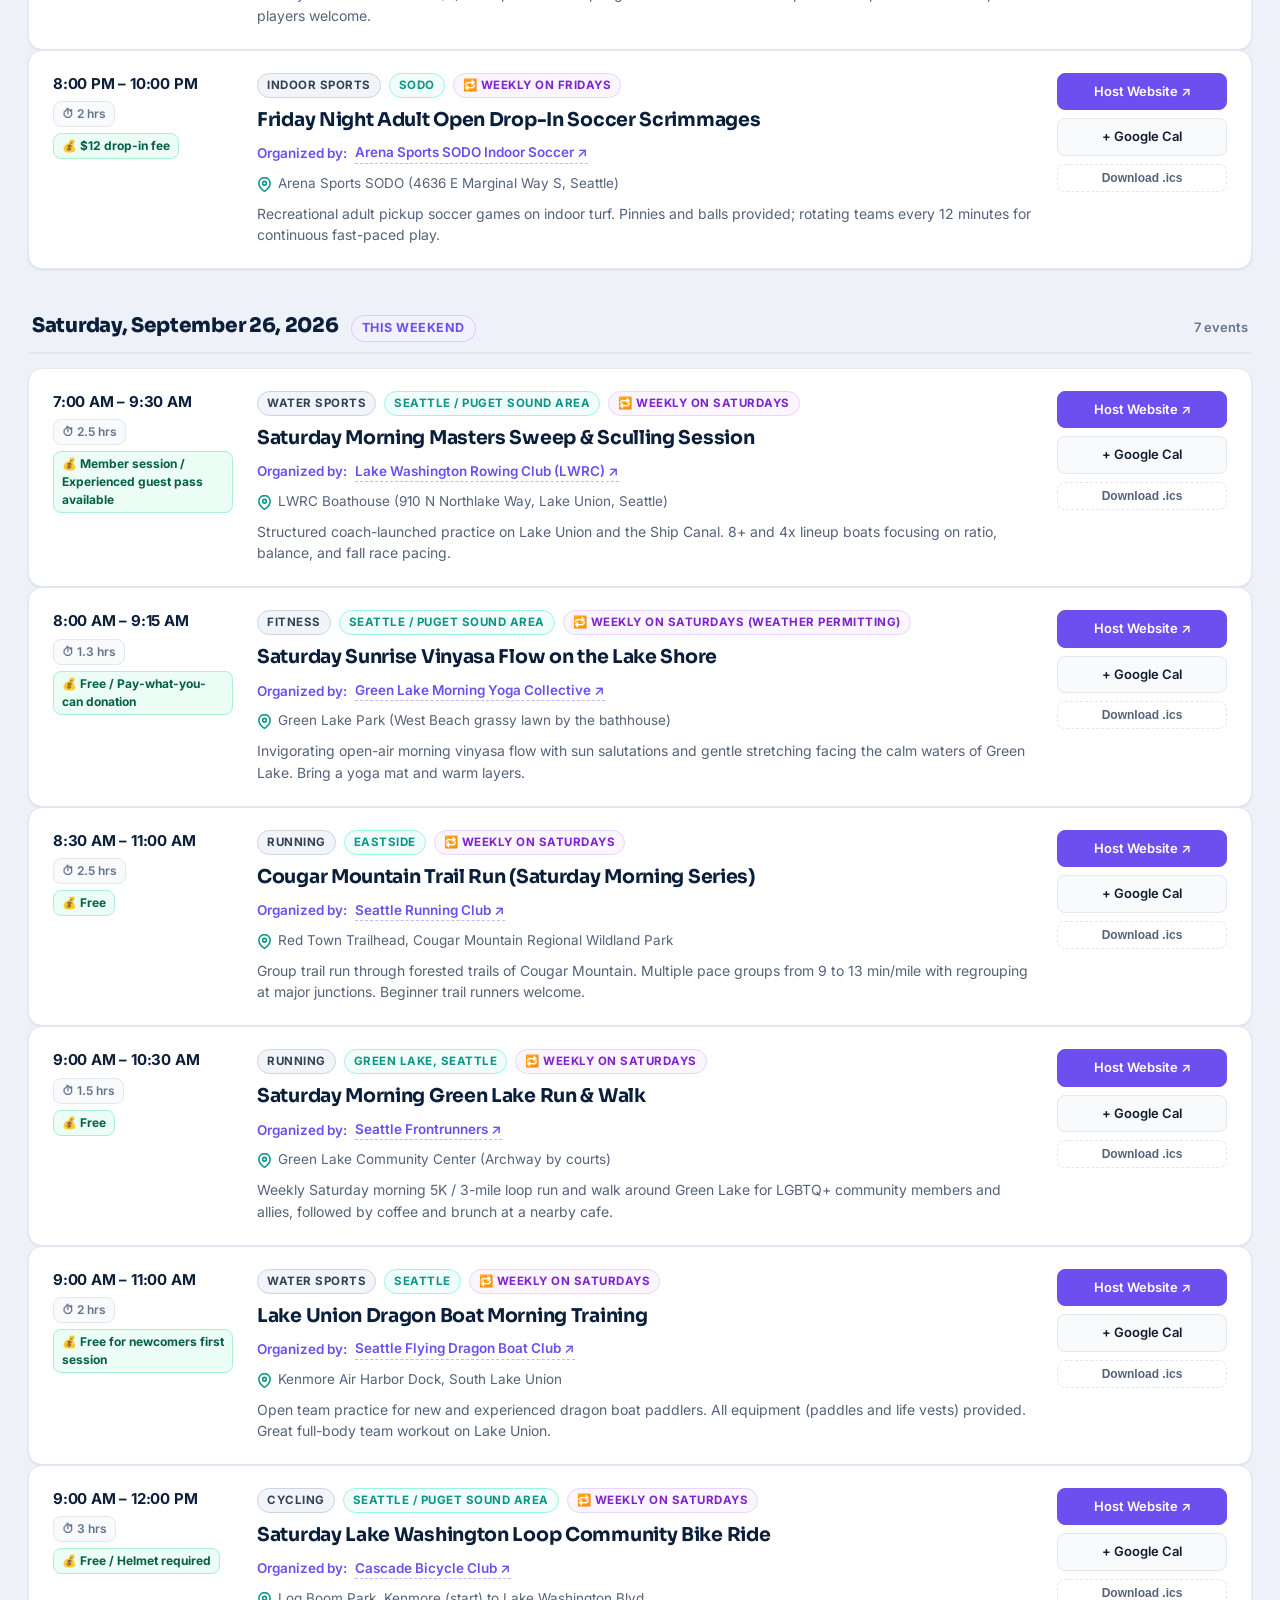
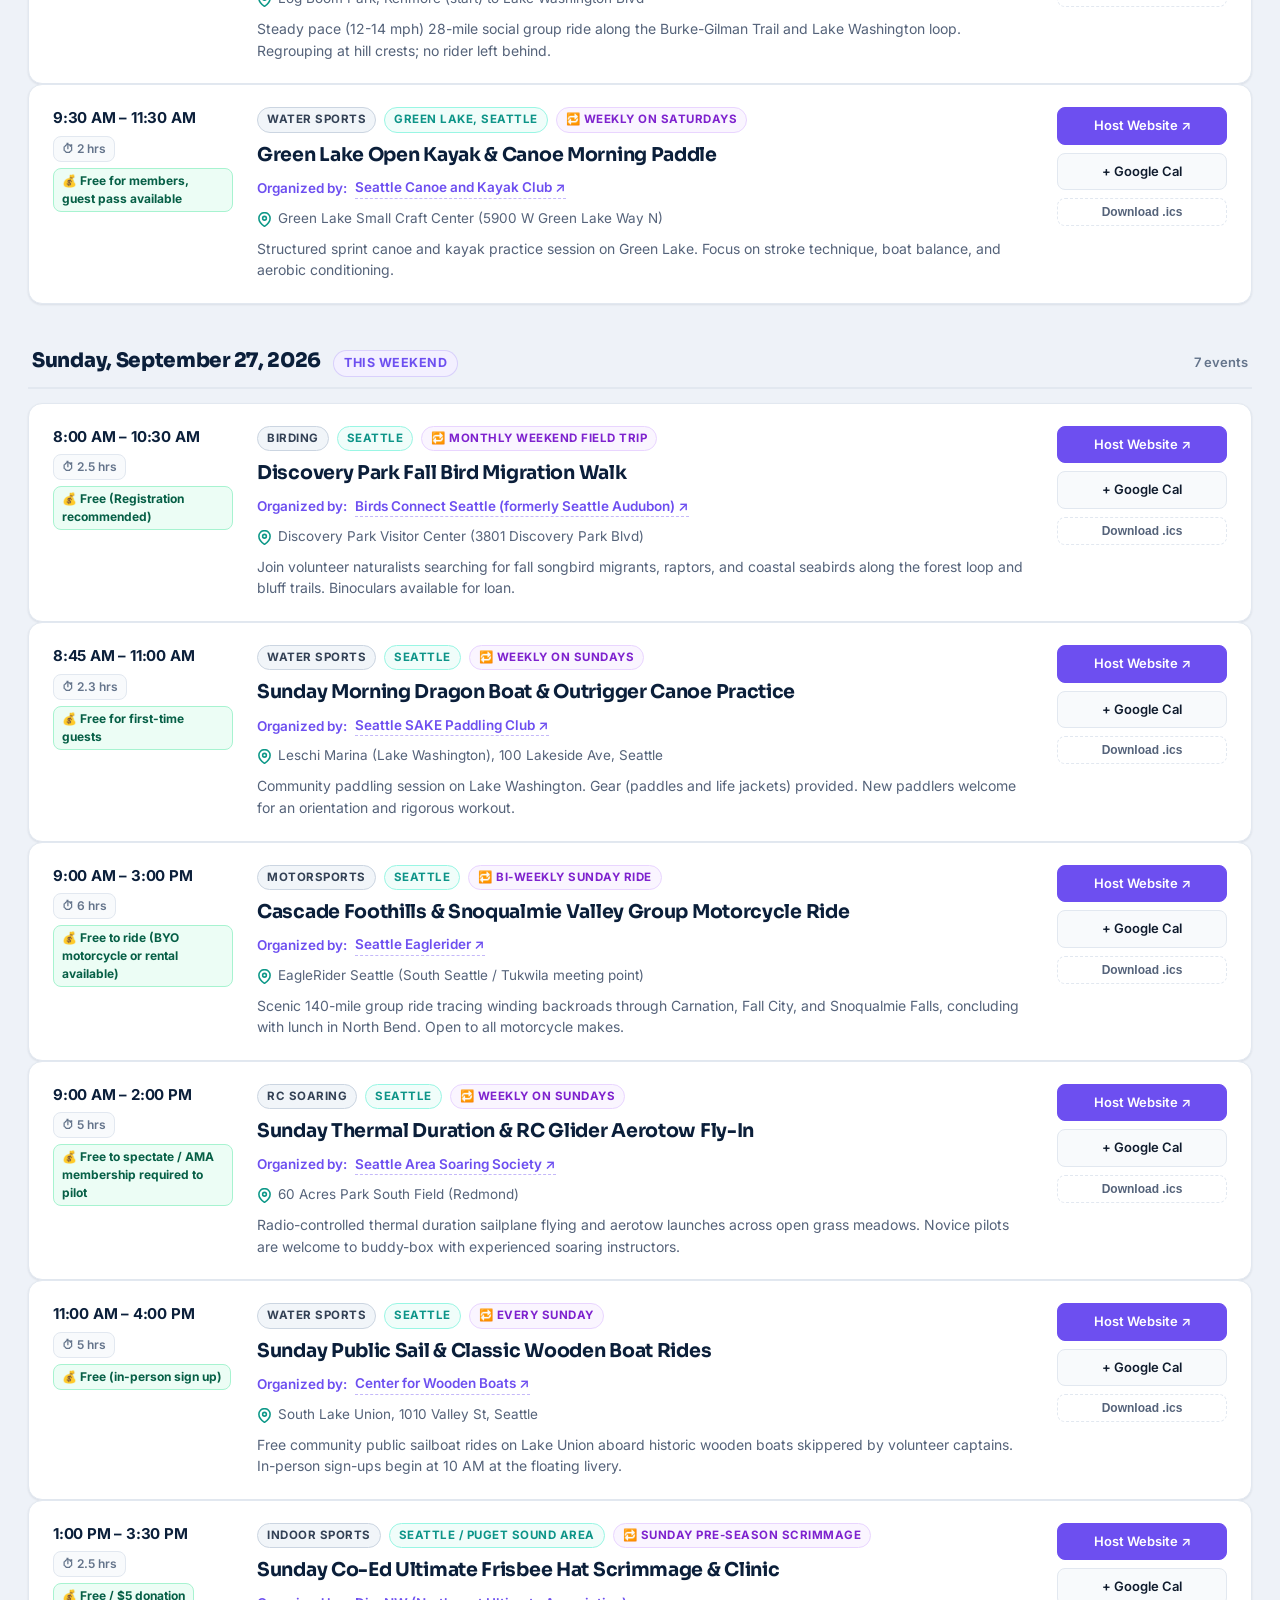
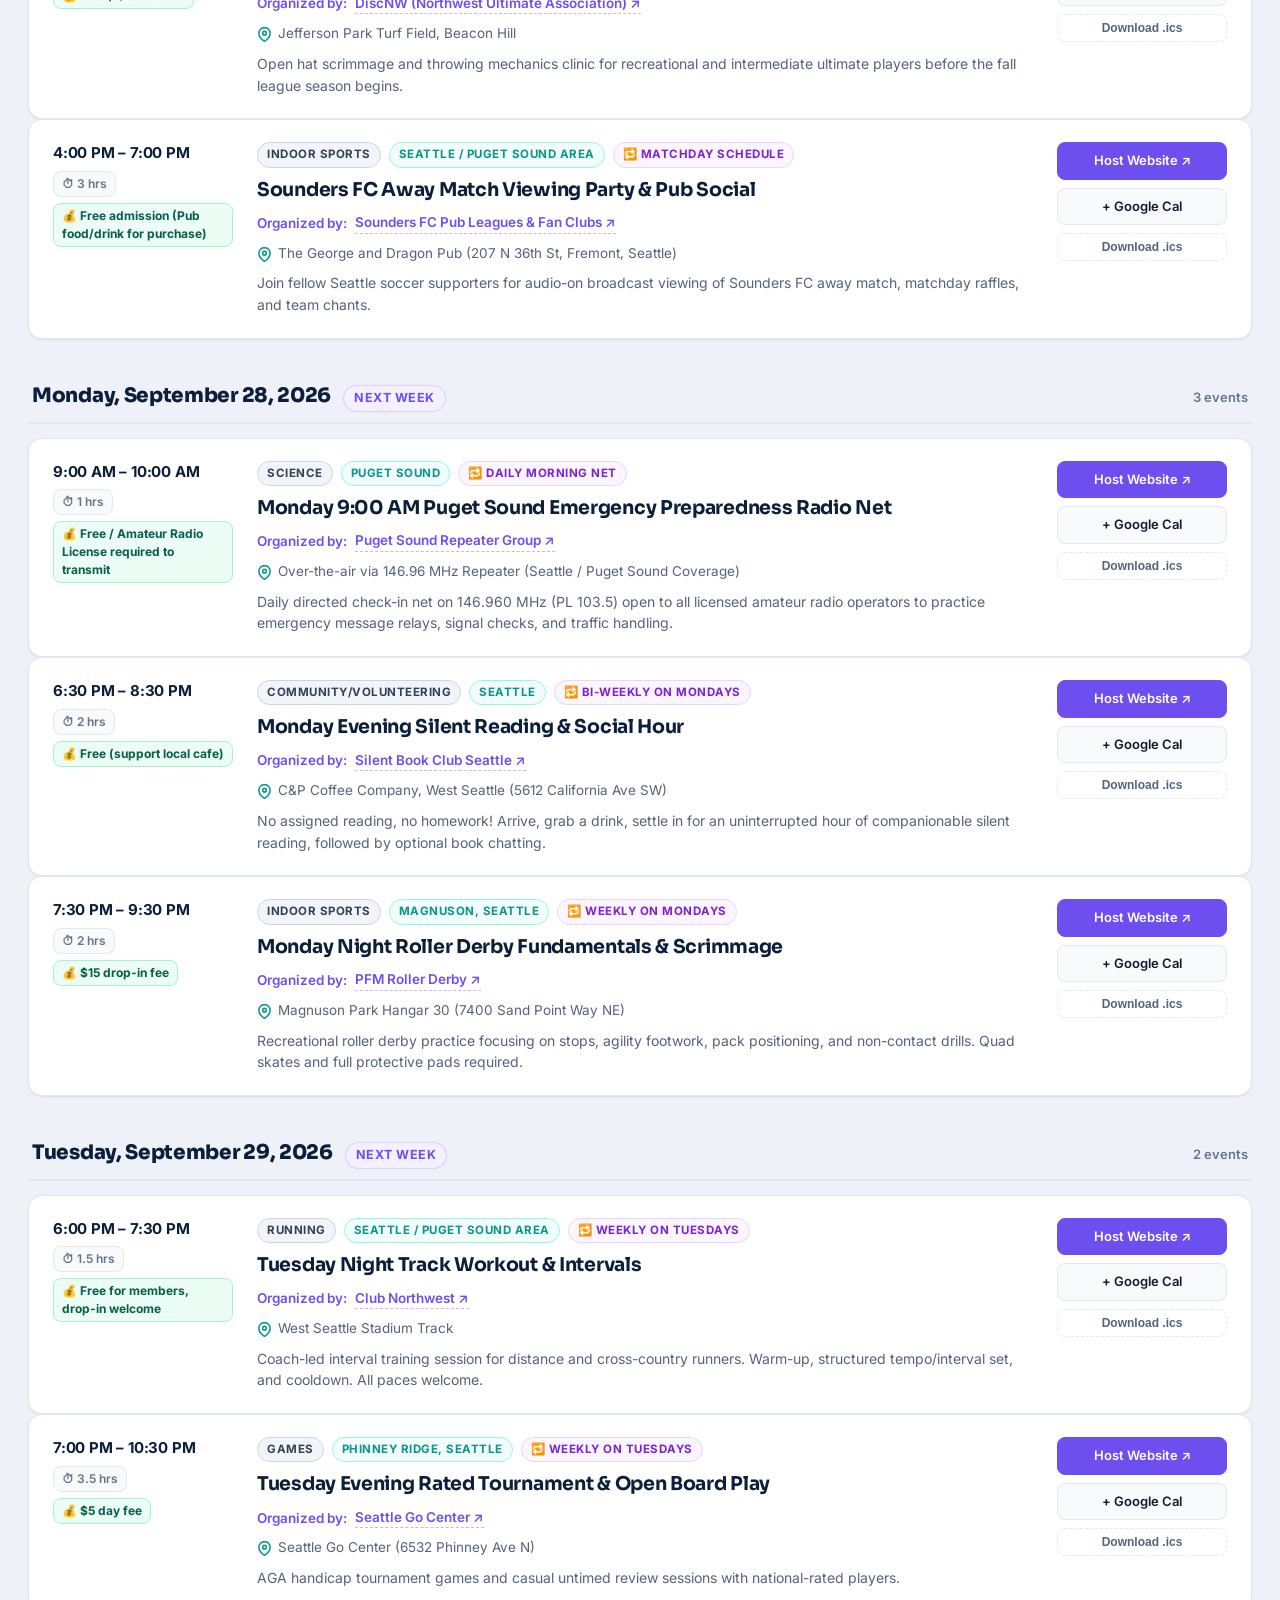
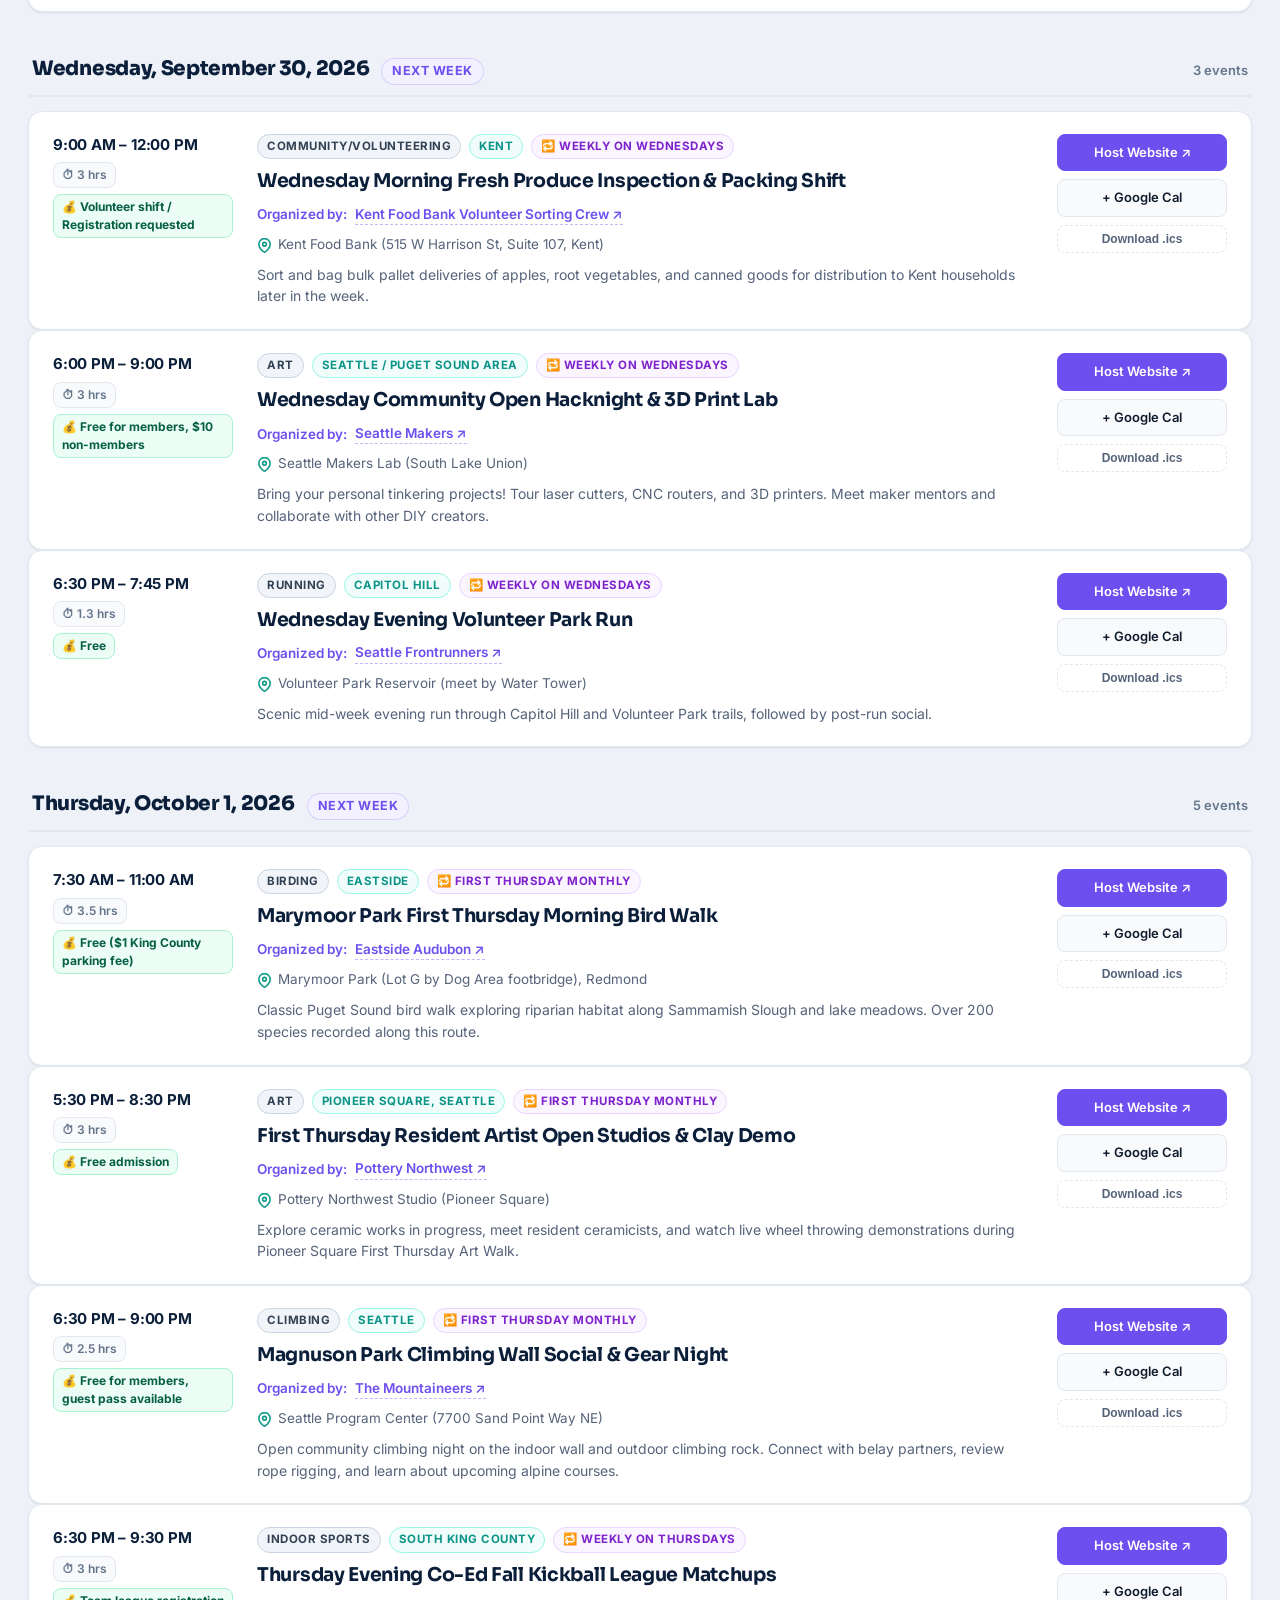
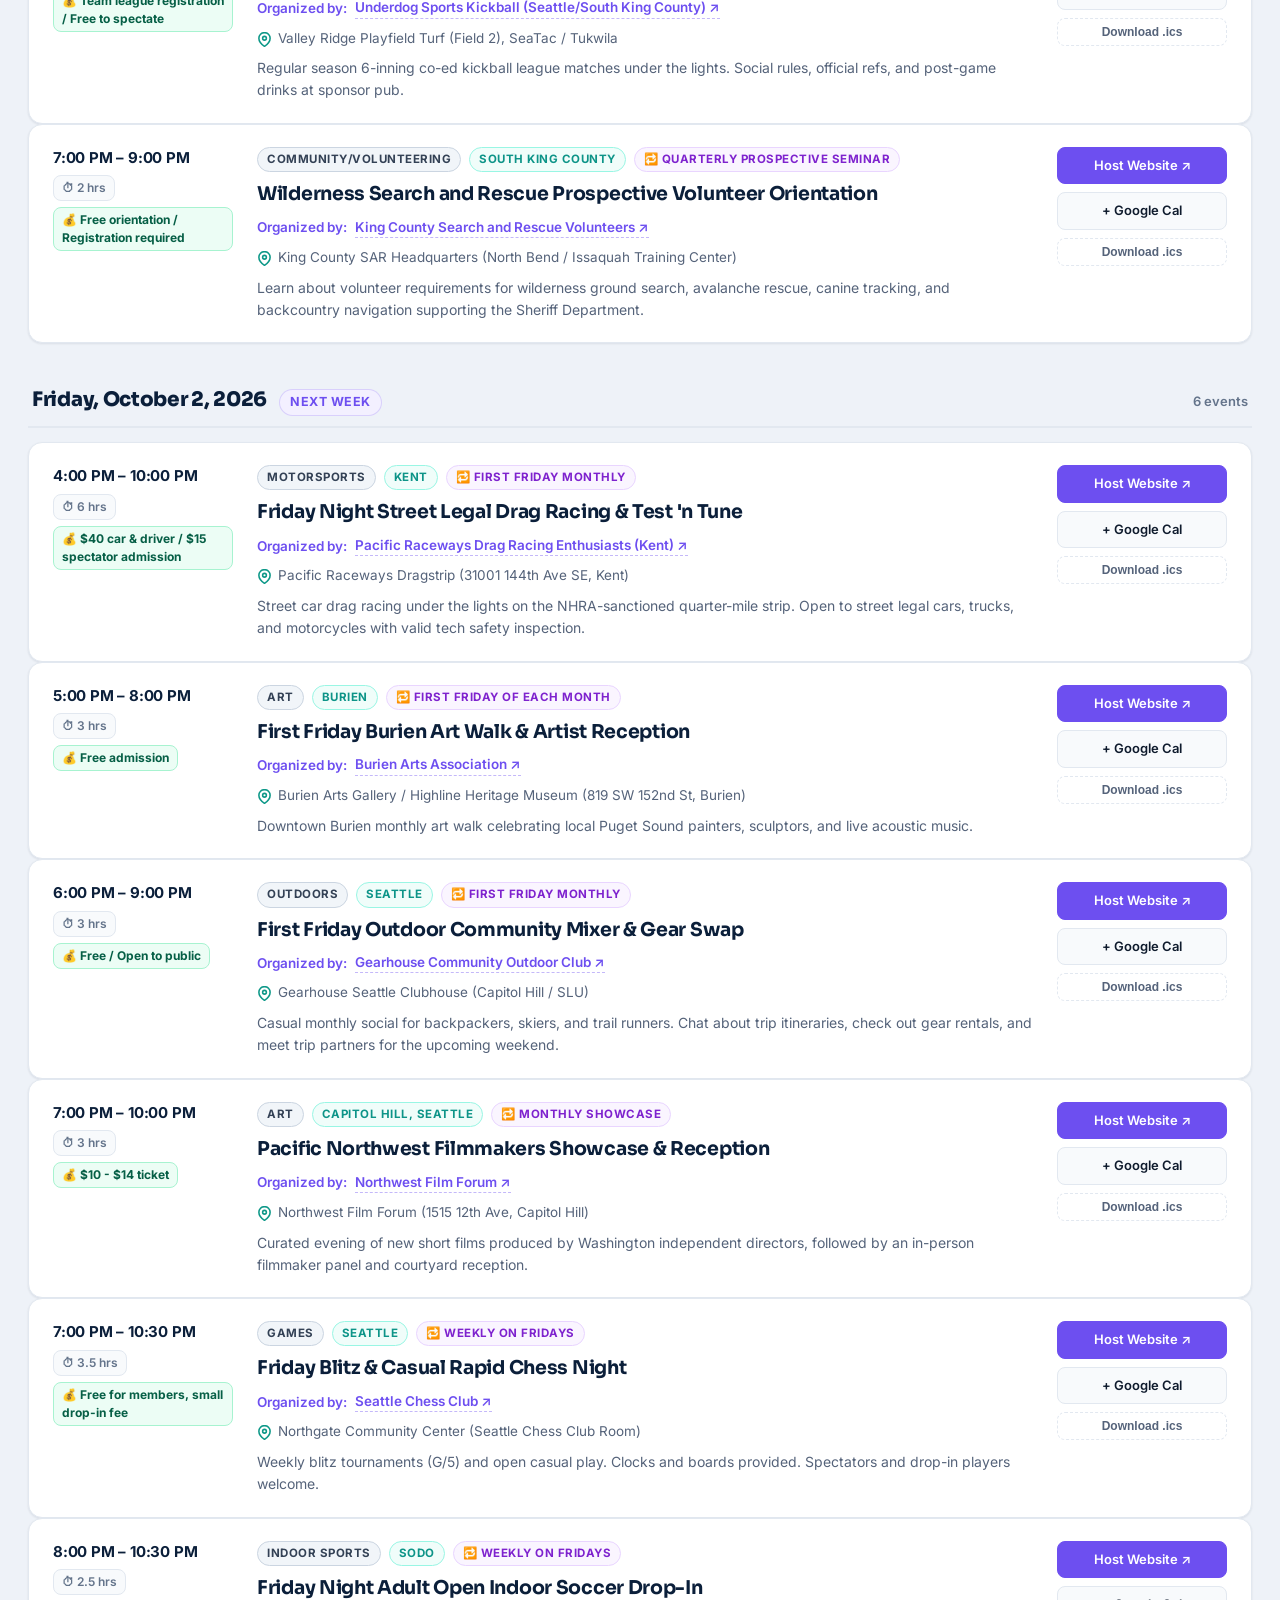
==== commit acda065c: "Add events for Sep 20-25 and add Today filter pill" ====
--- a/calendar.html
+++ b/calendar.html
@@ -484,6 +484,12 @@
     border-radius: 999px;
     text-transform: uppercase;
     letter-spacing: .5px;
+  }
+  .agenda-day-relative.is-today {
+    color: #047857;
+    background: #ecfdf5;
+    border-color: #a7f3d0;
+    box-shadow: 0 0 0 2px rgba(16,185,129,.15);
   }
   .agenda-day-count {
     margin-left: auto;
@@ -864,6 +870,7 @@
       <div class="time-pills-row">
         <span class="time-pills-label">Timeframe:</span>
         <button type="button" class="time-pill active" data-timeframe="all">All Upcoming</button>
+        <button type="button" class="time-pill" data-timeframe="today">Today (Sep 20)</button>
         <button type="button" class="time-pill" data-timeframe="this-week">This Week</button>
         <button type="button" class="time-pill" data-timeframe="this-weekend">This Weekend</button>
         <button type="button" class="time-pill" data-timeframe="next-week">Next Week</button>
@@ -1023,20 +1030,13 @@
 
   // Helper date functions
   function getRelativeDayLabel(dateStr) {
-    const target = new Date(dateStr + 'T00:00:00');
-    const day = target.getDay(); // 0=Sun, 6=Sat
-    if (dateStr >= '2026-09-25' && dateStr <= '2026-09-27') {
-      return (day === 0 || day === 6) ? 'This Weekend' : 'This Week';
-    }
-    if (dateStr >= '2026-09-28' && dateStr <= '2026-10-04') {
-      return (day === 0 || day === 6) ? 'Next Weekend' : 'Next Week';
-    }
-    if (dateStr.startsWith('2026-10')) {
-      return 'October';
-    }
-    if (dateStr.startsWith('2026-11')) {
-      return 'November';
-    }
+    if (dateStr === '2026-09-20') return 'Today';
+    if (dateStr === '2026-09-21') return 'Tomorrow';
+    if (dateStr >= '2026-09-22' && dateStr <= '2026-09-25') return 'This Week';
+    if (dateStr === '2026-09-26' || dateStr === '2026-09-27') return 'This Weekend';
+    if (dateStr >= '2026-09-28' && dateStr <= '2026-10-04') return 'Next Week';
+    if (dateStr.startsWith('2026-10')) return 'October';
+    if (dateStr.startsWith('2026-11')) return 'November';
     return 'Upcoming';
   }
 
@@ -1129,8 +1129,10 @@
 
       // Timeframe filtering
       const dateStr = ev.dateString;
-      if (activeTimeframe === 'this-week') {
-        if (!(dateStr >= '2026-09-21' && dateStr <= '2026-09-27')) return false;
+      if (activeTimeframe === 'today') {
+        if (dateStr !== '2026-09-20') return false;
+      } else if (activeTimeframe === 'this-week') {
+        if (!(dateStr >= '2026-09-20' && dateStr <= '2026-09-27')) return false;
       } else if (activeTimeframe === 'this-weekend') {
         if (!(dateStr === '2026-09-26' || dateStr === '2026-09-27')) return false;
       } else if (activeTimeframe === 'next-week') {
@@ -1176,7 +1178,7 @@
         <section class="agenda-day-group" aria-label="${headerDate}">
           <div class="agenda-day-header">
             <h2 class="agenda-day-title">${headerDate}</h2>
-            <span class="agenda-day-relative">${relativeLabel}</span>
+            <span class="agenda-day-relative ${relativeLabel === 'Today' ? 'is-today' : ''}">${relativeLabel}</span>
             <span class="agenda-day-count">${dayEvents.length} event${dayEvents.length > 1 ? 's' : ''}</span>
           </div>
           <div class="agenda-events-list">
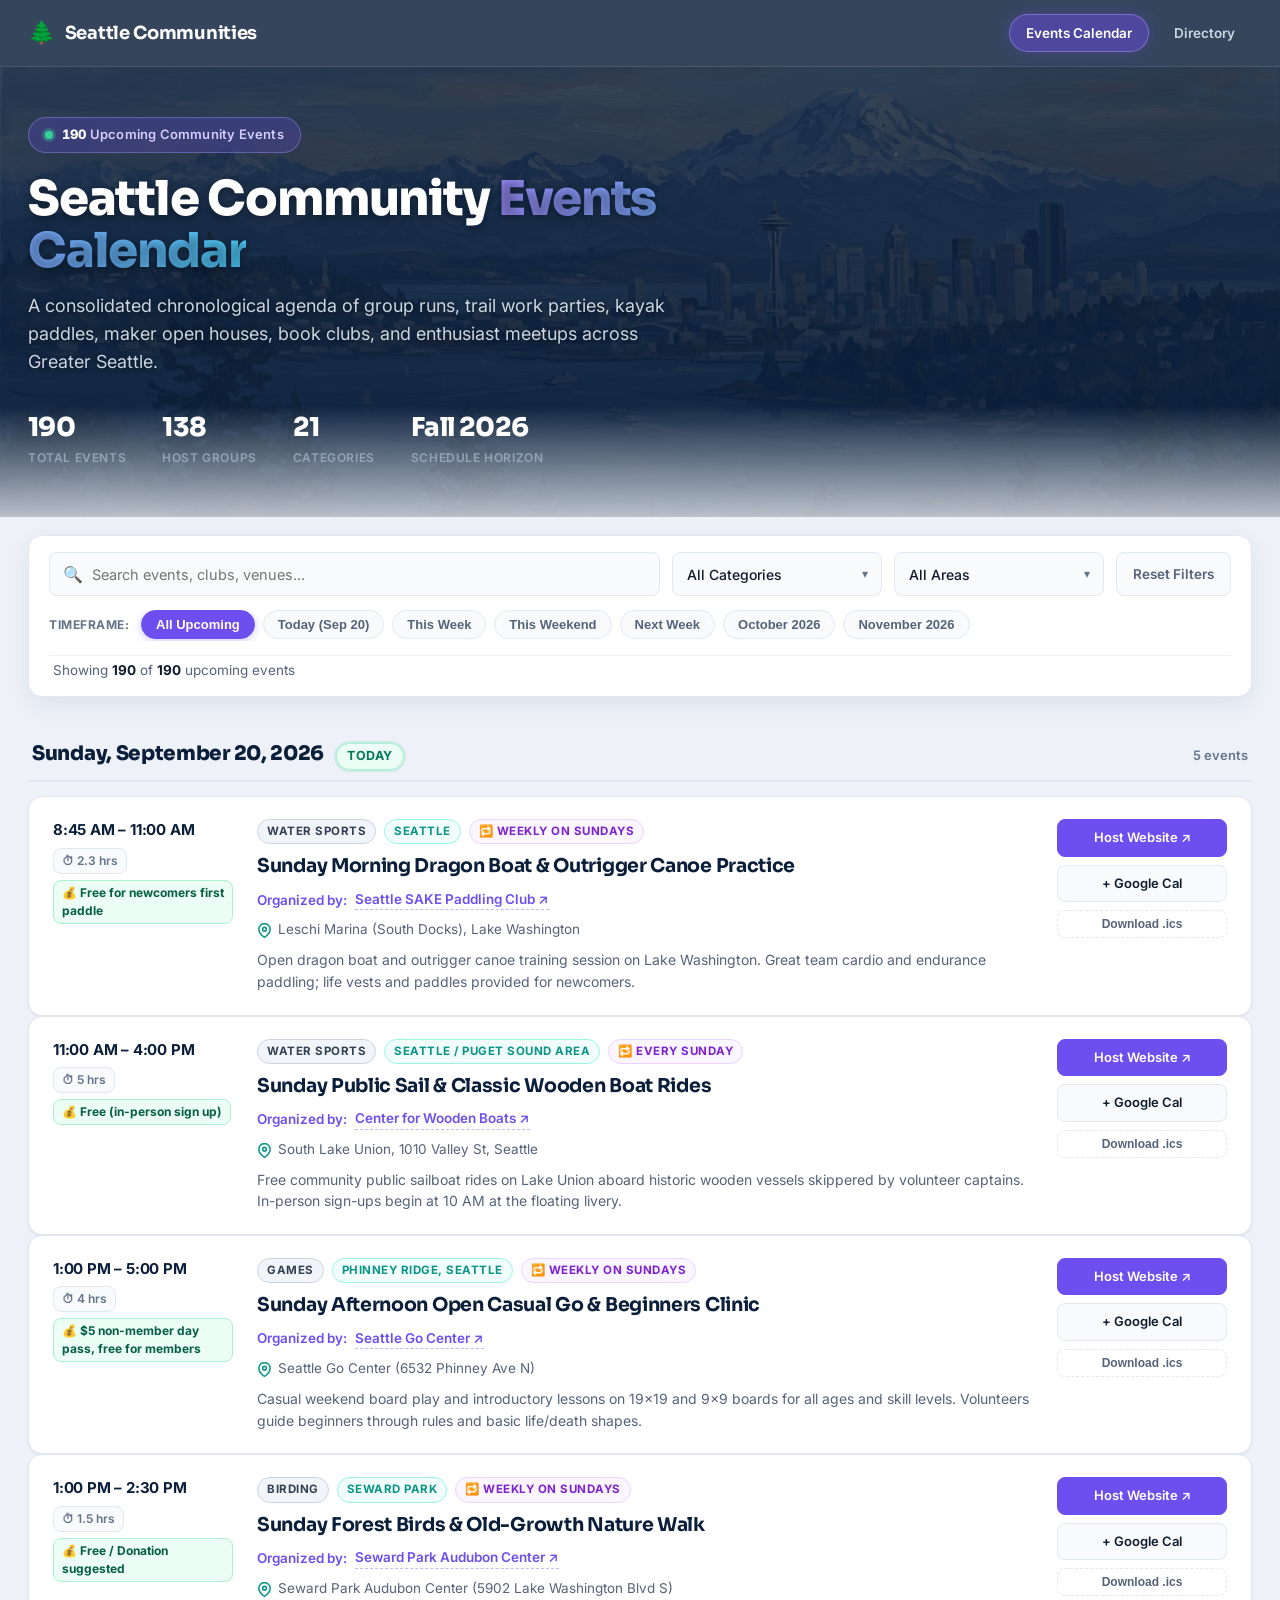
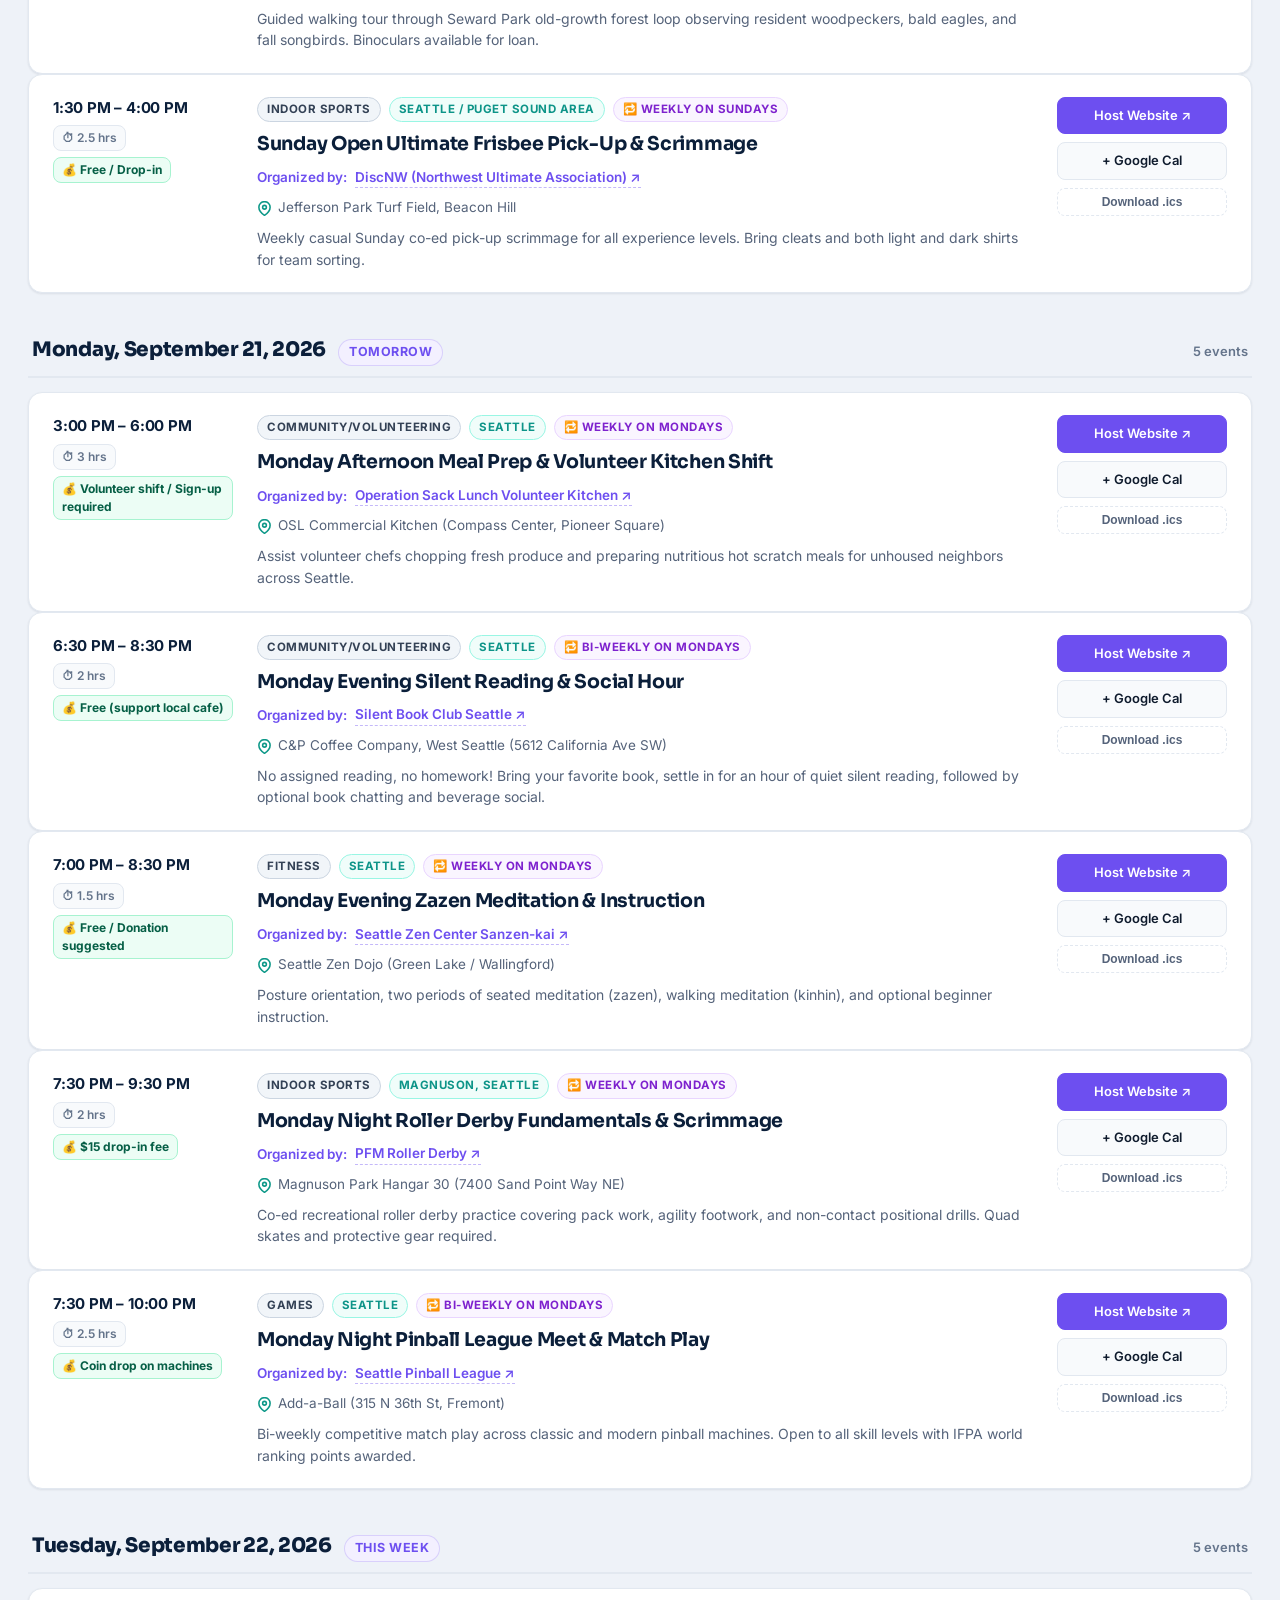
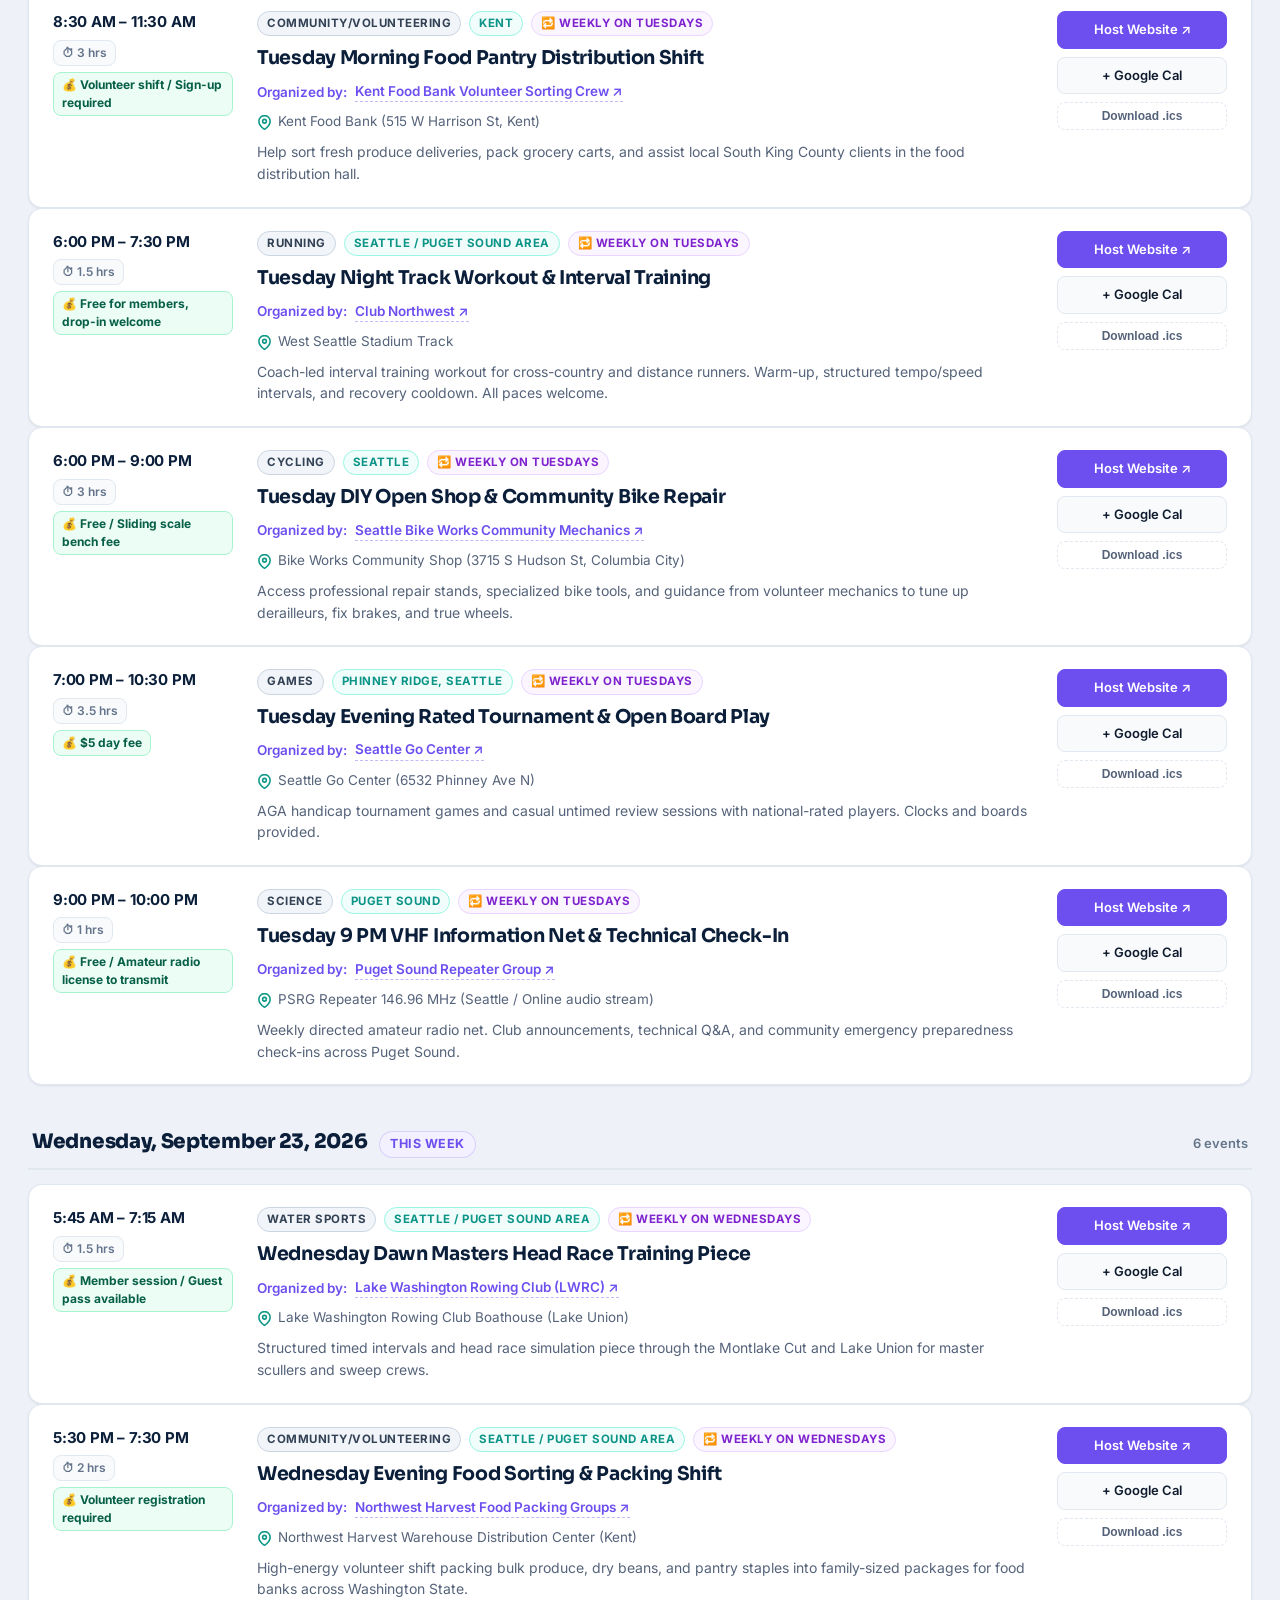
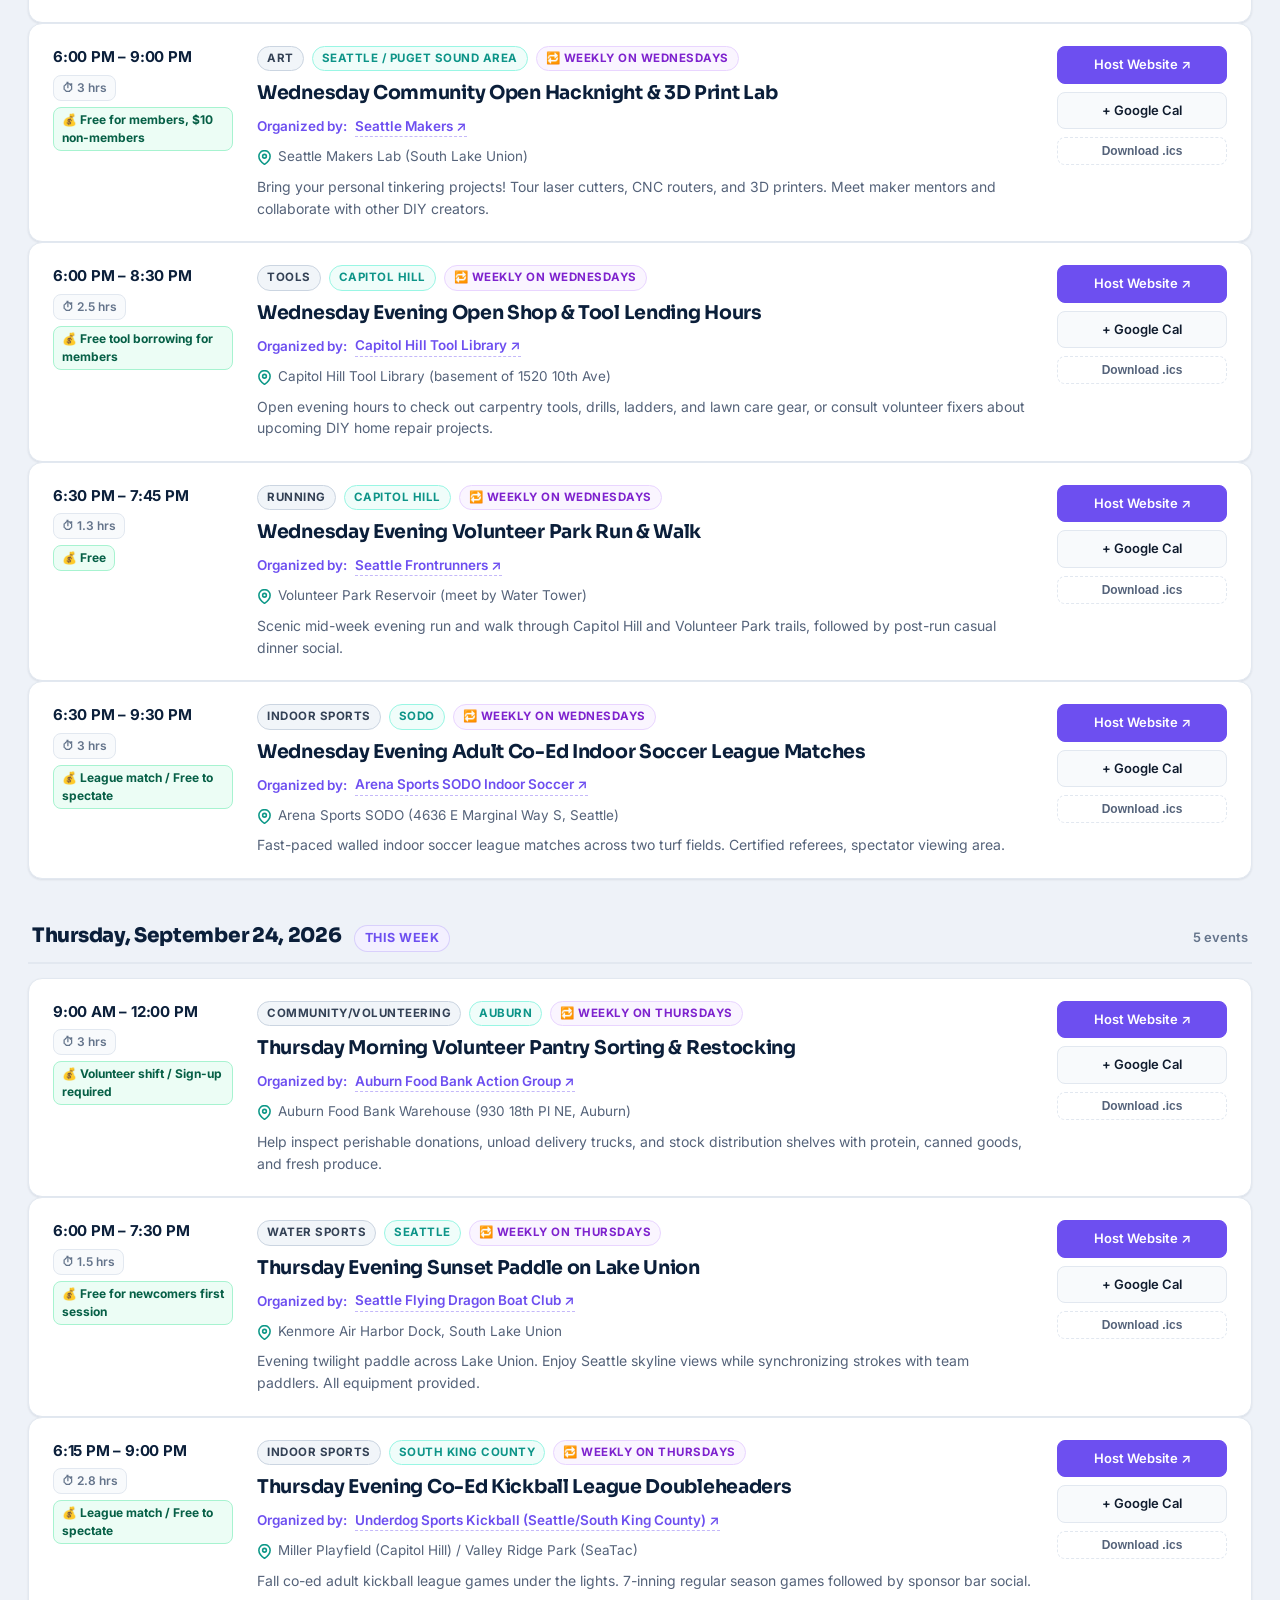
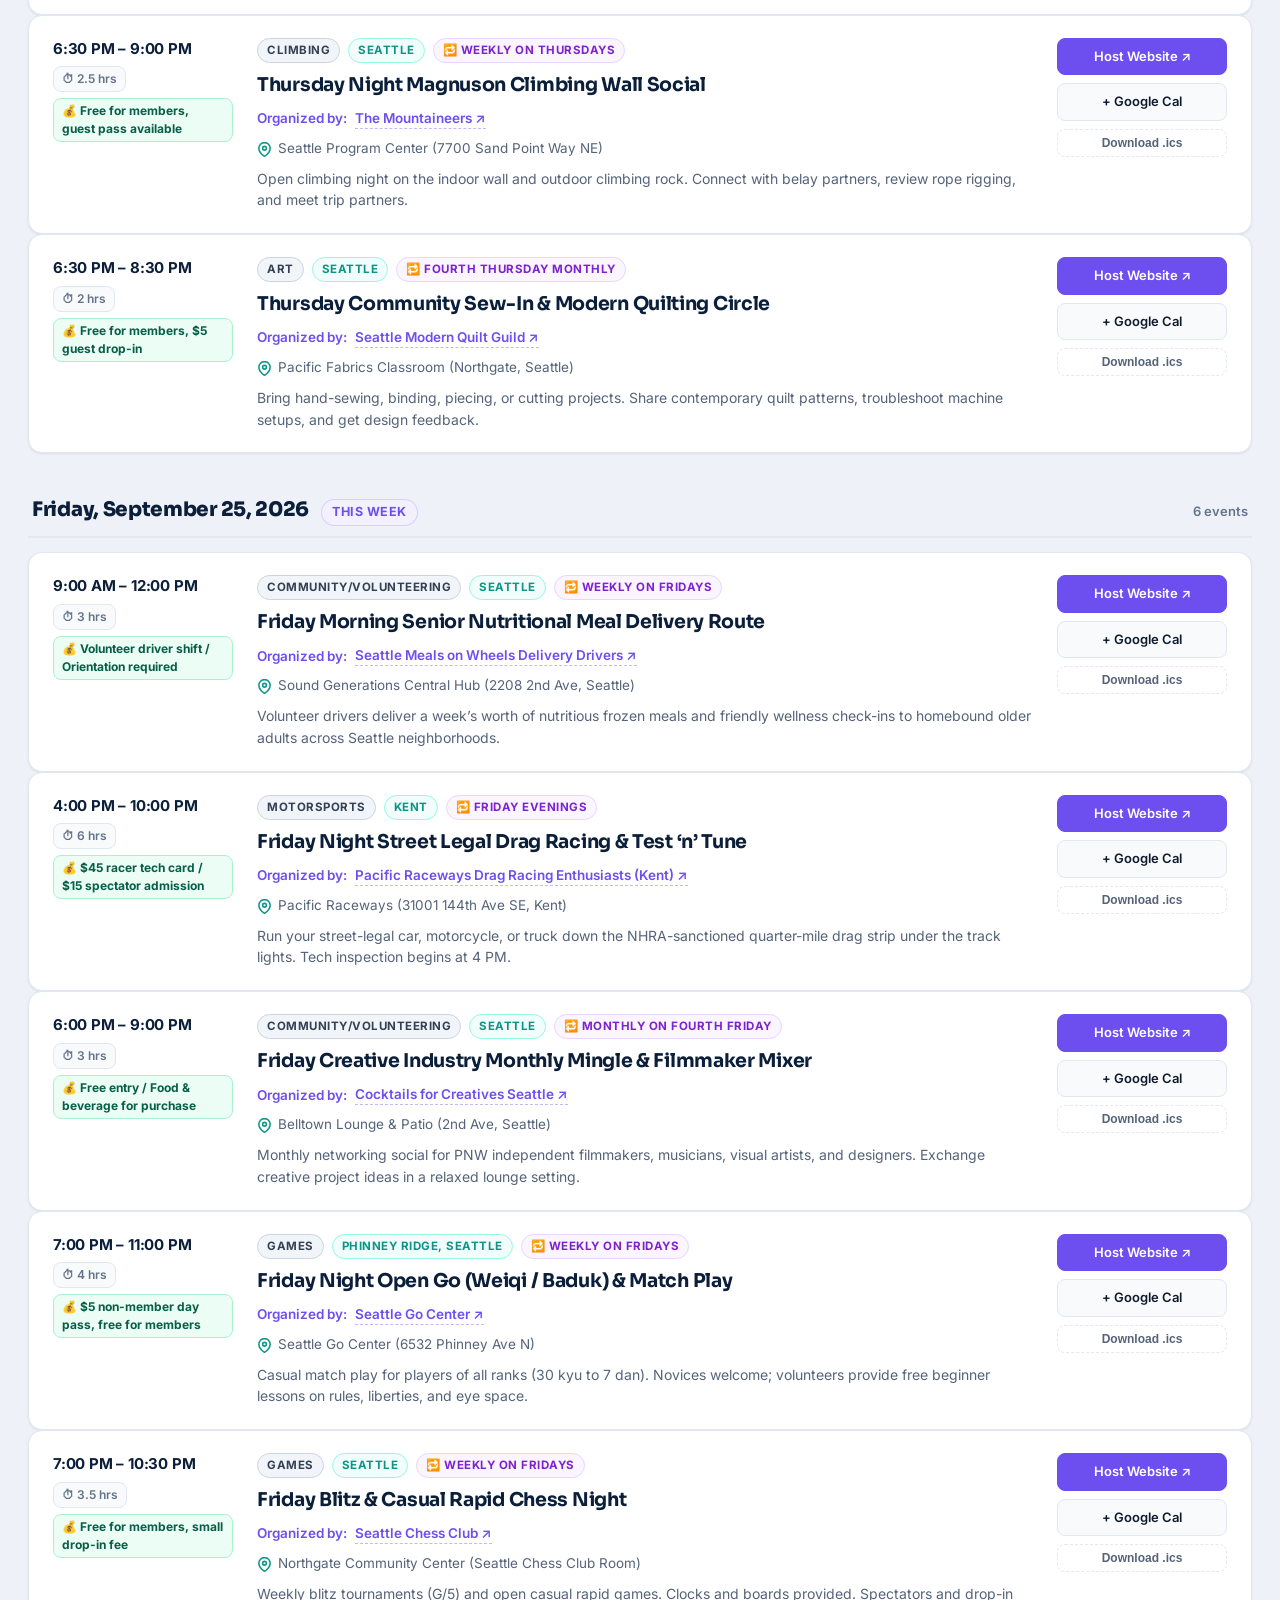
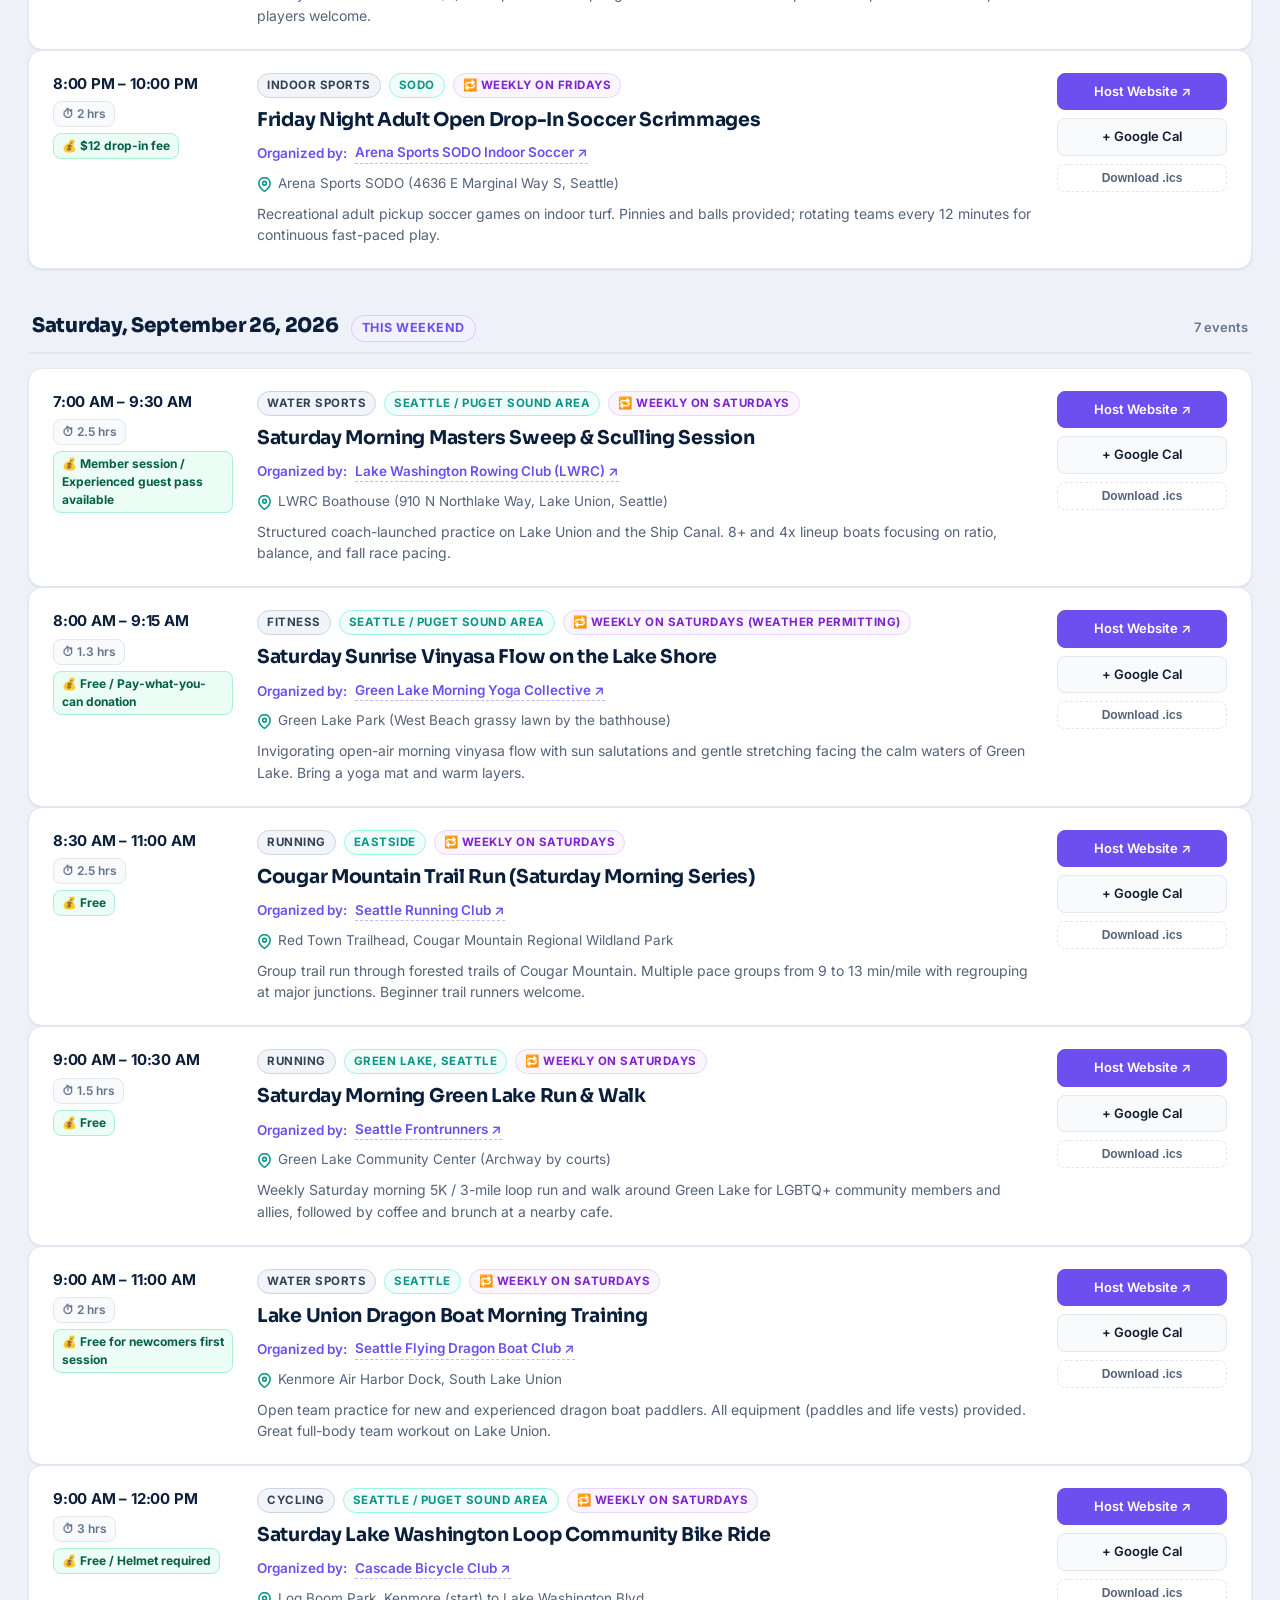
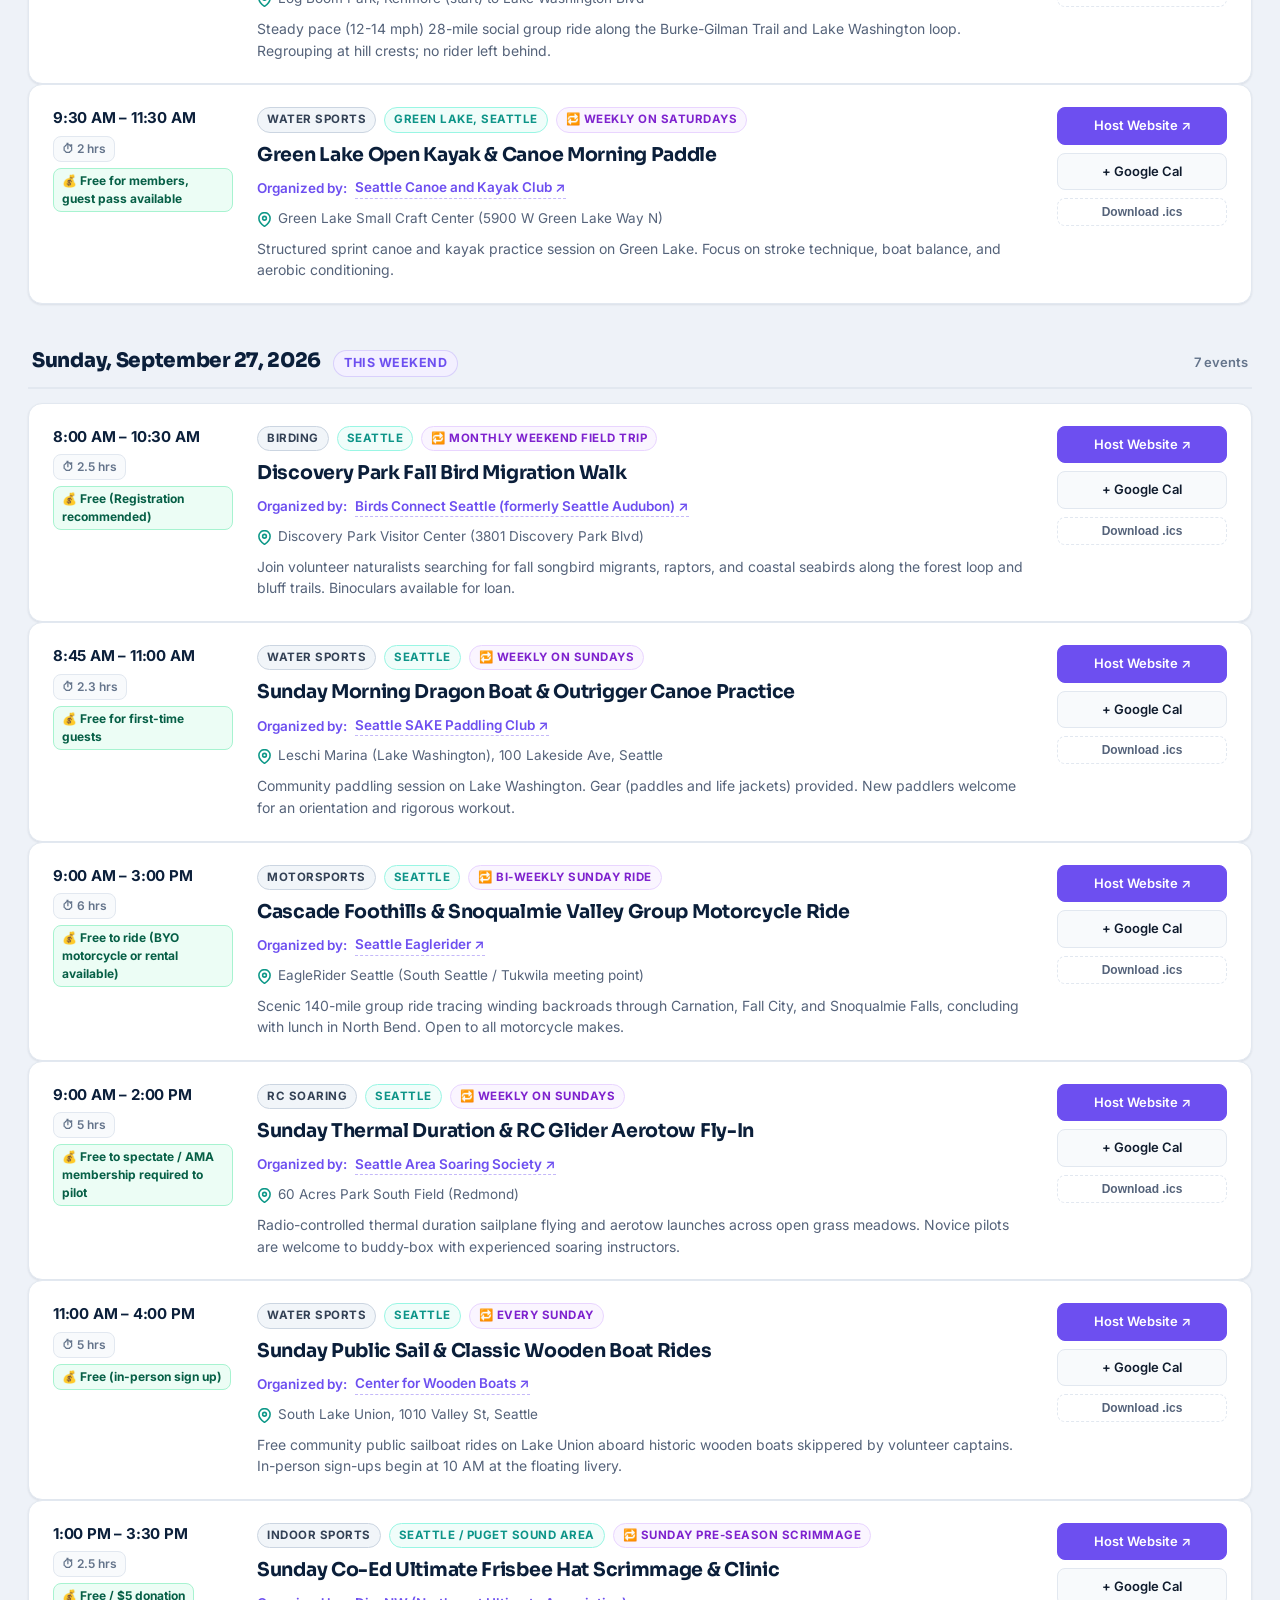
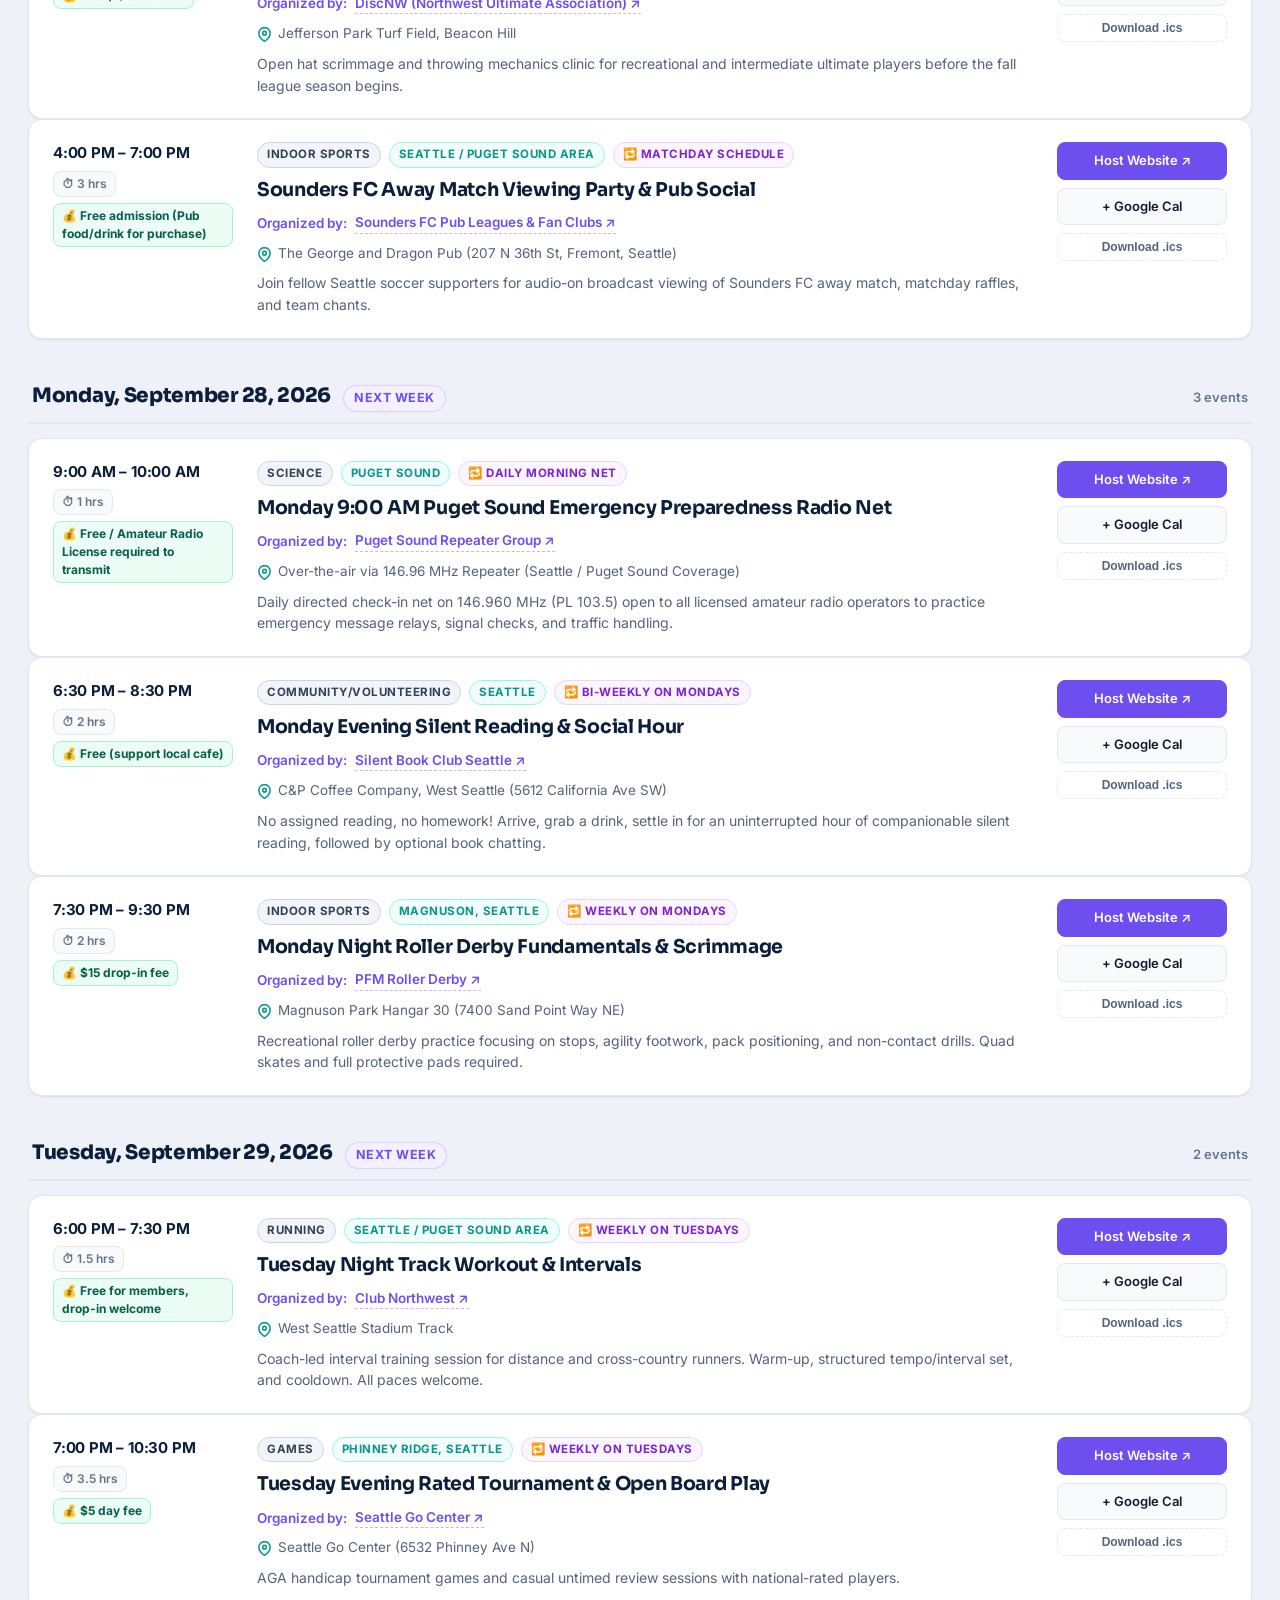
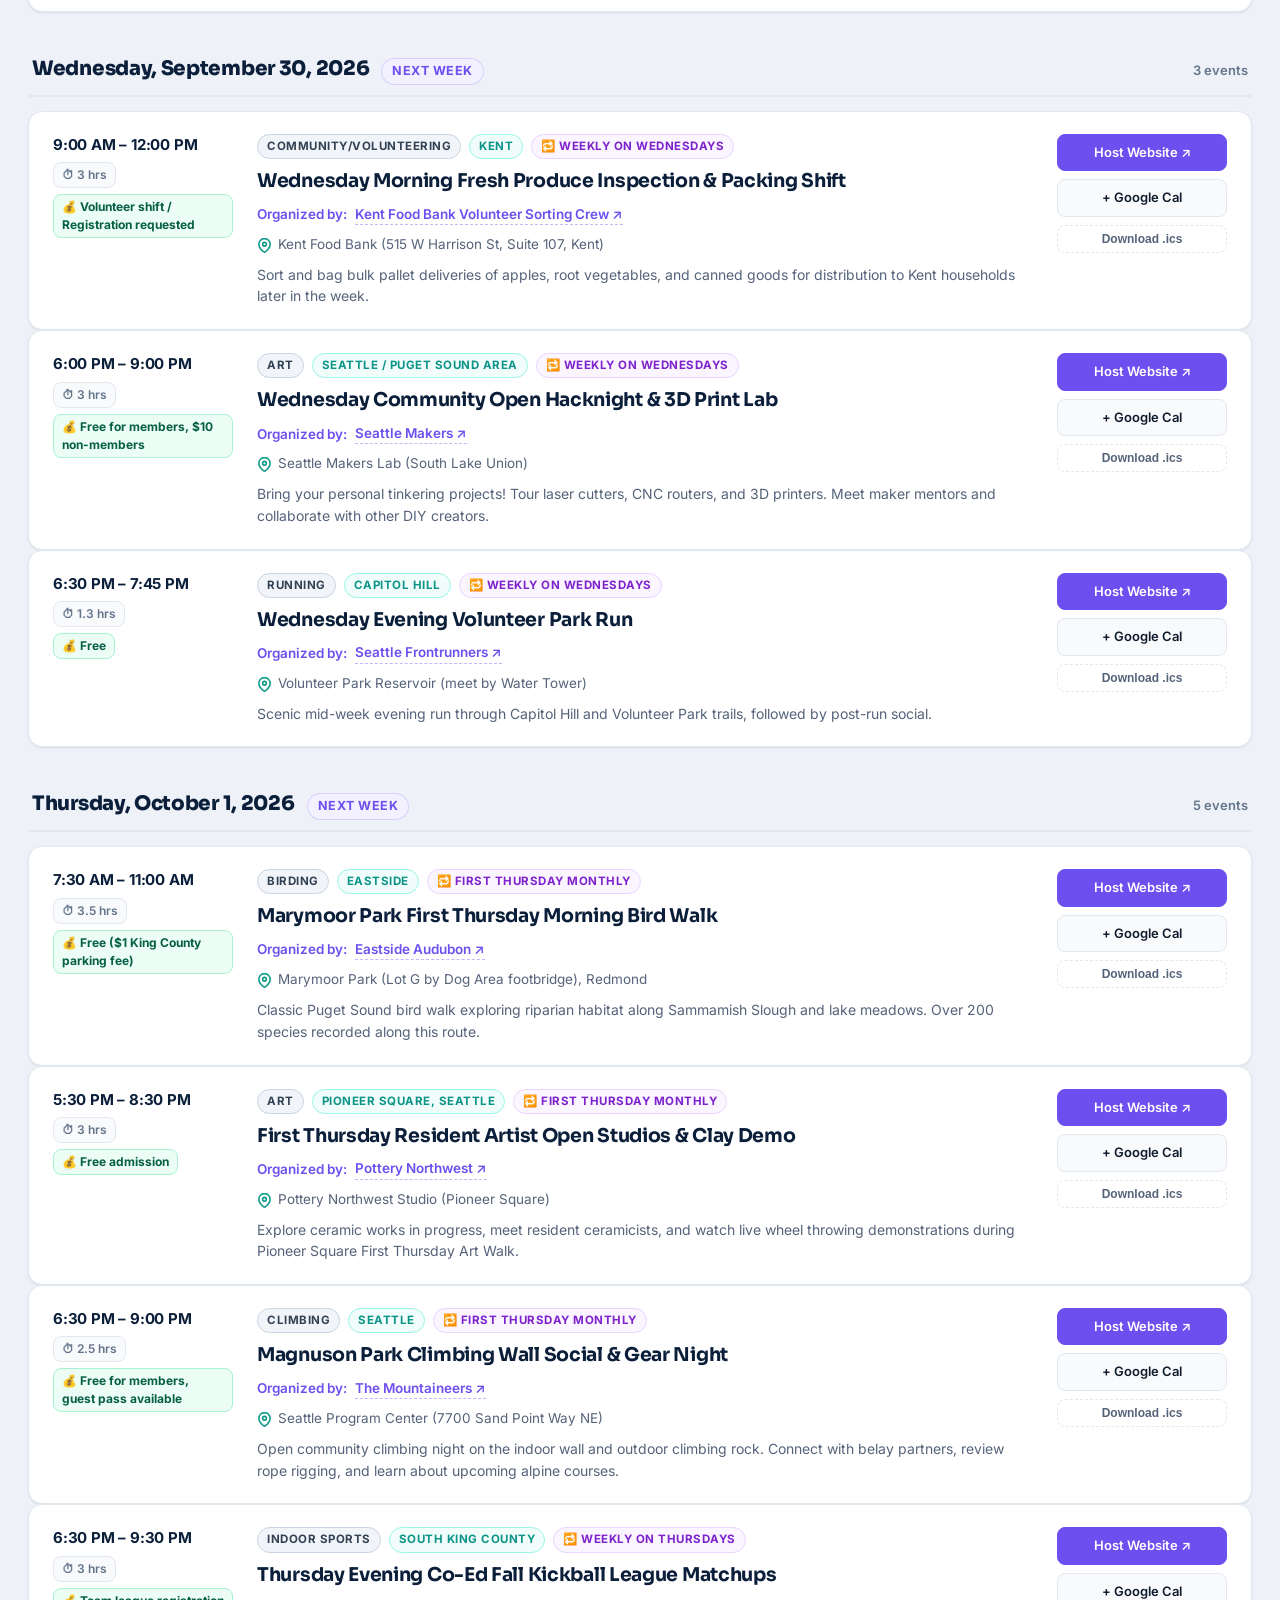
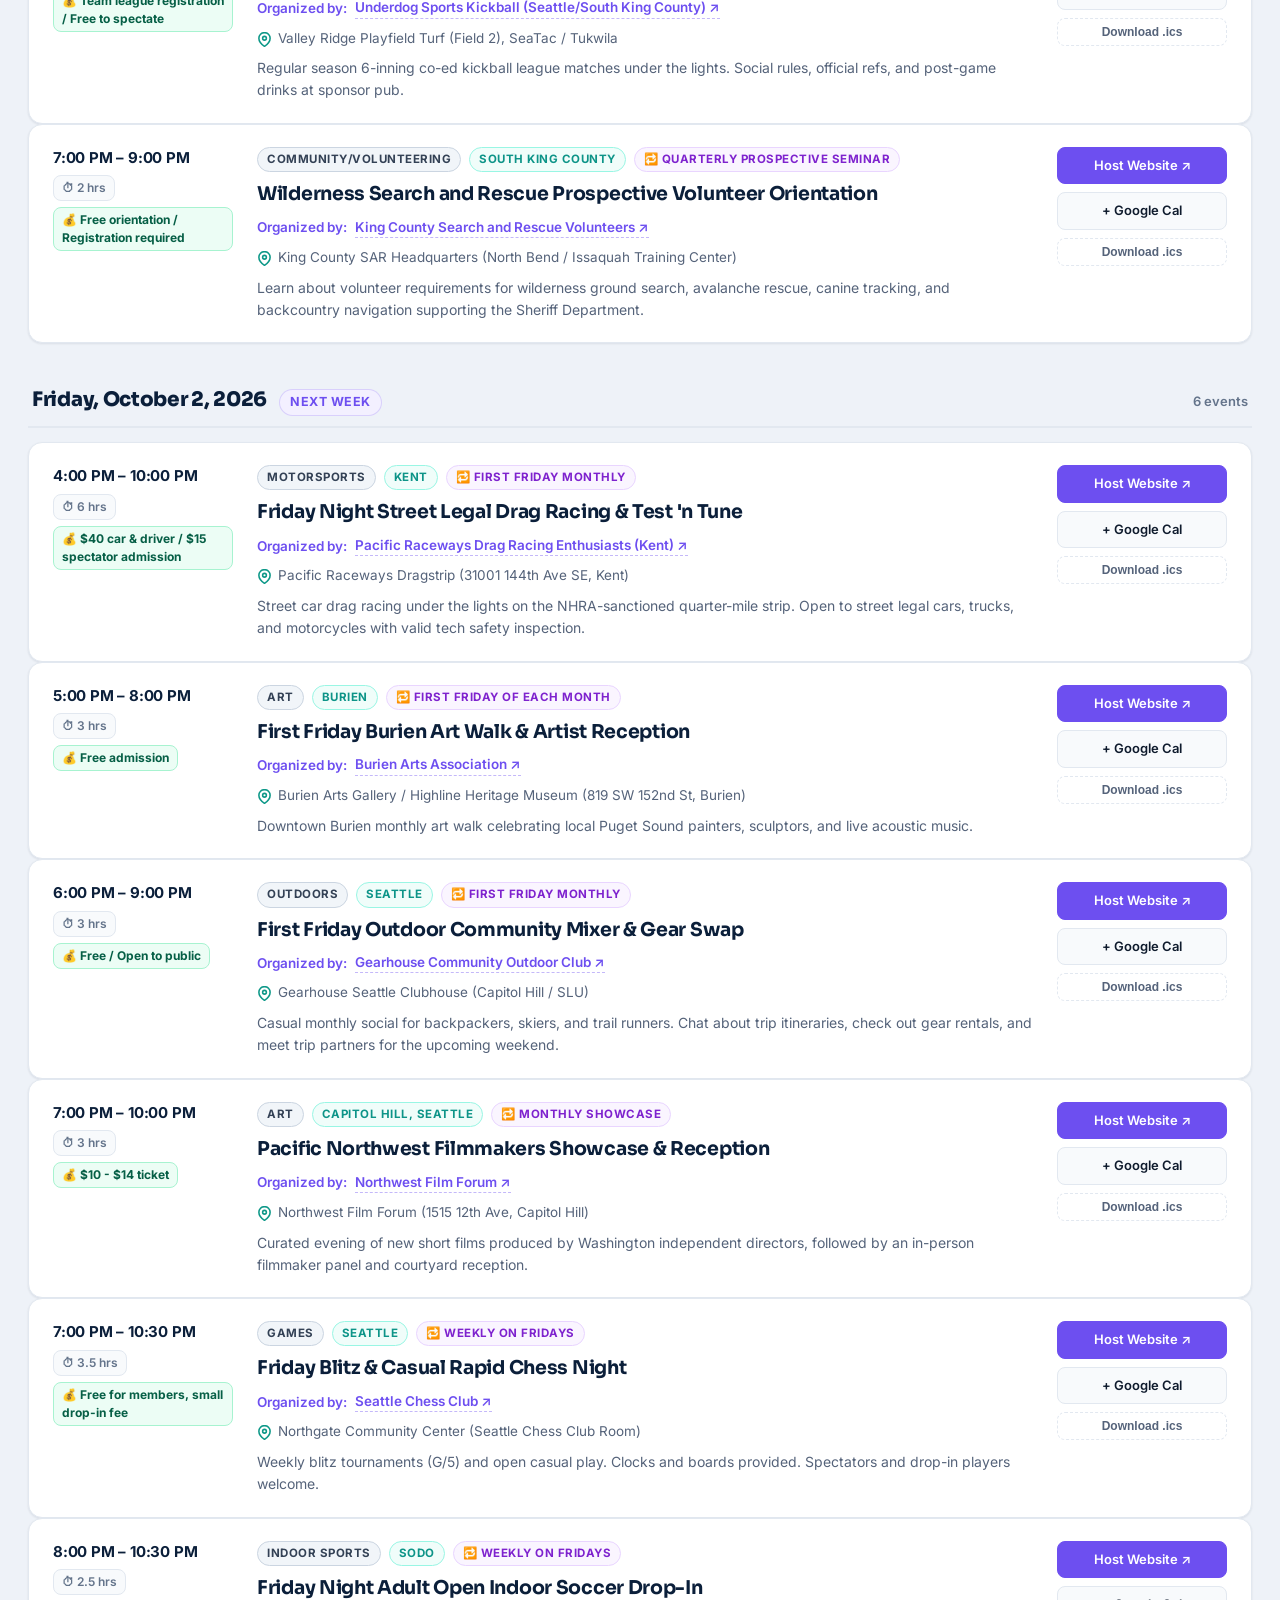
==== commit 36eab013: "Make Events Calendar the home page and move Directory to second tab" ====
--- a/calendar.html
+++ b/calendar.html
@@ -2,1254 +2,12 @@
 <html lang="en">
 <head>
 <meta charset="UTF-8">
-<meta name="viewport" content="width=device-width, initial-scale=1.0">
-<title>Seattle Community Events Calendar | Consolidated Schedule</title>
-<meta name="description" content="Explore a consolidated chronological calendar of upcoming group runs, trail work parties, kayak paddles, maker sessions, book clubs, and enthusiast meetups across Greater Seattle.">
-
-<!-- OpenGraph / Social Media Meta Tags -->
-<meta property="og:type" content="website">
-<meta property="og:url" content="https://rayadav.github.io/seattle-communities/calendar.html">
-<meta property="og:title" content="Seattle Community Events Calendar">
-<meta property="og:description" content="Consolidated chronological agenda of upcoming events, runs, paddles, work parties, and meetups across Greater Seattle.">
-<meta property="og:image" content="./hero.jpeg">
-
-<!-- Twitter Card -->
-<meta name="twitter:card" content="summary_large_image">
-<meta name="twitter:title" content="Seattle Community Events Calendar">
-<meta name="twitter:description" content="Consolidated chronological agenda of upcoming events, runs, paddles, work parties, and meetups across Greater Seattle.">
-<meta name="twitter:image" content="./hero.jpeg">
-
-<!-- SVG Favicon -->
-<link rel="icon" href="data:image/svg+xml,<svg xmlns='http://www.w3.org/2000/svg' viewBox='0 0 100 100'><text y='.9em' font-size='90'>📅</text></svg>">
-
-<link rel="preconnect" href="https://fonts.googleapis.com">
-<link rel="preconnect" href="https://fonts.gstatic.com" crossorigin>
-<link href="https://fonts.googleapis.com/css2?family=Sora:wght@600;700;800&family=Inter:wght@400;500;600;700&display=swap" rel="stylesheet">
-
-<style>
-  *, *::before, *::after { box-sizing: border-box; margin: 0; padding: 0; }
-
-  :root {
-    --ink:        #0b1f3a;
-    --ink-soft:   #152c4a;
-    --violet:     #6d4ff0;
-    --violet-deep:#4b2fd6;
-    --violet-light:#f3f0ff;
-    --teal:       #14b8a6;
-    --teal-deep:  #0d9888;
-    --sky:        #38bdf8;
-    --bg:         #eef2f8;
-    --surface:    #ffffff;
-    --surface-2:  #f8fafc;
-    --line:       #e2e8f0;
-    --line-soft:  #edf2f7;
-    --text:       #0f1b2d;
-    --text-soft:  #55637a;
-    --text-faint: #64748b;
-
-    --shadow-sm: 0 1px 2px rgba(11,31,58,.05), 0 1px 3px rgba(11,31,58,.04);
-    --shadow-md: 0 8px 24px rgba(11,31,58,.08);
-    --shadow-lg: 0 20px 50px rgba(11,31,58,.14);
-    --radius-sm: 8px;
-    --radius:    14px;
-    --radius-lg: 20px;
-
-    --font: 'Inter', -apple-system, BlinkMacSystemFont, 'Segoe UI', Roboto, sans-serif;
-    --font-display: 'Sora', var(--font);
-  }
-
-  body {
-    font-family: var(--font);
-    background-color: var(--bg);
-    color: var(--text);
-    line-height: 1.5;
-    -webkit-font-smoothing: antialiased;
-    min-height: 100vh;
-    display: flex;
-    flex-direction: column;
-  }
-
-  .skip-link {
-    position: absolute;
-    top: -40px;
-    left: 20px;
-    background: var(--violet);
-    color: #fff;
-    padding: 8px 16px;
-    border-radius: var(--radius-sm);
-    z-index: 100;
-    text-decoration: none;
-    font-weight: 600;
-    font-size: 13px;
-    transition: top .2s ease;
-  }
-  .skip-link:focus { top: 20px; }
-
-  /* ================= NAVIGATION BAR ================= */
-  .site-nav {
-    position: relative;
-    z-index: 20;
-    background: rgba(11, 31, 58, 0.82);
-    backdrop-filter: blur(12px);
-    -webkit-backdrop-filter: blur(12px);
-    border-bottom: 1px solid rgba(255, 255, 255, 0.1);
-  }
-  .site-nav-inner {
-    max-width: 1280px;
-    margin: 0 auto;
-    padding: 14px 28px;
-    display: flex;
-    justify-content: space-between;
-    align-items: center;
-    gap: 16px;
-  }
-  .nav-brand {
-    display: flex;
-    align-items: center;
-    gap: 10px;
-    text-decoration: none;
-    color: #ffffff;
-    font-family: var(--font-display);
-    font-weight: 700;
-    font-size: 18px;
-    letter-spacing: -0.3px;
-  }
-  .nav-emoji {
-    font-size: 22px;
-    line-height: 1;
-  }
-  .nav-links {
-    display: flex;
-    align-items: center;
-    gap: 8px;
-  }
-  .nav-link {
-    display: inline-flex;
-    align-items: center;
-    gap: 6px;
-    padding: 8px 16px;
-    border-radius: 999px;
-    font-size: 13.5px;
-    font-weight: 600;
-    color: #cbd5e1;
-    text-decoration: none;
-    transition: all .2s ease;
-    border: 1px solid transparent;
-  }
-  .nav-link:hover {
-    color: #ffffff;
-    background: rgba(255, 255, 255, 0.1);
-  }
-  .nav-link.active {
-    color: #ffffff;
-    background: rgba(109, 79, 240, 0.45);
-    border-color: rgba(167, 150, 255, 0.5);
-    box-shadow: 0 0 16px rgba(109, 79, 240, 0.3);
-  }
-
-  /* ================= HERO HEADER ================= */
-  .hero {
-    position: relative;
-    background:
-      linear-gradient(180deg, rgba(11,31,58,.82) 0%, rgba(11,31,58,.94) 70%, var(--bg) 100%),
-      url('./hero.jpeg') center/cover no-repeat;
-    border-bottom: 1px solid rgba(255,255,255,.08);
-  }
-  .hero-glow {
-    position: absolute;
-    inset: 0;
-    pointer-events: none;
-    background-image:
-      radial-gradient(2px 2px at 20% 30%, rgba(255,255,255,.5), transparent),
-      radial-gradient(2px 2px at 70% 18%, rgba(255,255,255,.35), transparent),
-      radial-gradient(1.5px 1.5px at 45% 12%, rgba(255,255,255,.4), transparent);
-    background-repeat: no-repeat;
-    opacity: .6;
-  }
-  .hero-inner {
-    position: relative;
-    z-index: 2;
-    max-width: 1280px;
-    margin: 0 auto;
-    padding: 50px 28px 85px;
-  }
-
-  .pill {
-    display: inline-flex;
-    align-items: center;
-    gap: 9px;
-    font-size: 13px;
-    font-weight: 600;
-    letter-spacing: .2px;
-    color: #d6ccff;
-    background: rgba(109,79,240,.24);
-    border: 1px solid rgba(167,150,255,.4);
-    padding: 7px 16px;
-    border-radius: 999px;
-    margin-bottom: 20px;
-    backdrop-filter: blur(8px);
-  }
-  .pill .count {
-    color: #fff;
-    font-weight: 800;
-    font-variant-numeric: tabular-nums;
-  }
-  .pill-dot {
-    width: 8px; height: 8px; border-radius: 50%;
-    background: #34d399;
-    box-shadow: 0 0 0 3px rgba(52,211,153,.3);
-  }
-
-  .hero h1 {
-    font-family: var(--font-display);
-    font-size: 48px;
-    font-weight: 800;
-    letter-spacing: -1.2px;
-    line-height: 1.08;
-    margin-bottom: 16px;
-    max-width: 22ch;
-    color: #ffffff;
-    text-shadow: 0 2px 10px rgba(0,0,0,.4);
-  }
-  .hero h1 .accent {
-    background: linear-gradient(90deg, #9d8eff 0%, #4fd1ff 100%);
-    -webkit-background-clip: text;
-    background-clip: text;
-    color: transparent;
-  }
-  .hero .subtitle {
-    font-size: 18px;
-    font-weight: 400;
-    color: #cbd5e1;
-    max-width: 660px;
-    line-height: 1.55;
-    text-shadow: 0 1px 4px rgba(0,0,0,.5);
-  }
-
-  .hero-stats {
-    display: flex;
-    gap: 36px;
-    margin-top: 32px;
-    flex-wrap: wrap;
-  }
-  .hero-stat { display: flex; flex-direction: column; }
-  .hero-stat .num {
-    font-family: var(--font-display);
-    font-size: 26px;
-    font-weight: 800;
-    color: #fff;
-    letter-spacing: -.6px;
-  }
-  .hero-stat .lbl {
-    font-size: 12px;
-    color: #94a3b8;
-    font-weight: 600;
-    text-transform: uppercase;
-    letter-spacing: .6px;
-    margin-top: 2px;
-  }
-
-  /* ================= FILTER SECTION ================= */
-  .filter-wrap {
-    position: sticky;
-    z-index: 40;
-    top: 0;
-    background: linear-gradient(180deg, var(--bg) 85%, rgba(238,242,248,0));
-    padding: 18px 28px 22px;
-    margin-top: -36px;
-  }
-  .filter-inner {
-    max-width: 1280px;
-    margin: 0 auto;
-    background: var(--surface);
-    border: 1px solid var(--line);
-    border-radius: var(--radius);
-    padding: 16px 20px;
-    box-shadow: var(--shadow-md);
-    display: flex;
-    flex-direction: column;
-    gap: 14px;
-  }
-
-  .filter-controls-row {
-    display: flex;
-    gap: 12px;
-    flex-wrap: wrap;
-    align-items: center;
-  }
-
-  .search-box {
-    position: relative;
-    flex: 1 1 300px;
-    min-width: 240px;
-  }
-  .search-box input {
-    width: 100%;
-    height: 44px;
-    padding: 0 40px 0 42px;
-    background: var(--surface-2);
-    border: 1px solid var(--line);
-    border-radius: var(--radius-sm);
-    font-family: var(--font);
-    font-size: 14.5px;
-    color: var(--text);
-    outline: none;
-    transition: all .2s ease;
-  }
-  .search-box input:focus {
-    background: #fff;
-    border-color: var(--violet);
-    box-shadow: 0 0 0 3px rgba(109,79,240,.15);
-  }
-  .search-box .icon {
-    position: absolute;
-    left: 14px;
-    top: 50%;
-    transform: translateY(-50%);
-    color: var(--text-faint);
-    pointer-events: none;
-    font-size: 16px;
-  }
-  .search-box .clear-btn {
-    position: absolute;
-    right: 12px;
-    top: 50%;
-    transform: translateY(-50%);
-    background: none;
-    border: none;
-    color: var(--text-faint);
-    cursor: pointer;
-    font-size: 16px;
-    padding: 4px;
-    display: none;
-  }
-  .search-box .clear-btn:hover { color: var(--text); }
-
-  .select-box {
-    position: relative;
-    flex: 0 1 210px;
-    min-width: 170px;
-  }
-  .select-box select {
-    width: 100%;
-    height: 44px;
-    padding: 0 32px 0 14px;
-    background: var(--surface-2);
-    border: 1px solid var(--line);
-    border-radius: var(--radius-sm);
-    font-family: var(--font);
-    font-size: 14px;
-    font-weight: 500;
-    color: var(--text);
-    outline: none;
-    appearance: none;
-    cursor: pointer;
-    transition: all .2s ease;
-  }
-  .select-box select:focus {
-    background: #fff;
-    border-color: var(--violet);
-    box-shadow: 0 0 0 3px rgba(109,79,240,.15);
-  }
-  .select-box::after {
-    content: '▾';
-    position: absolute;
-    right: 14px;
-    top: 50%;
-    transform: translateY(-50%);
-    font-size: 12px;
-    color: var(--text-faint);
-    pointer-events: none;
-  }
-
-  .btn-reset {
-    height: 44px;
-    padding: 0 16px;
-    background: var(--surface-2);
-    border: 1px solid var(--line);
-    border-radius: var(--radius-sm);
-    font-family: var(--font);
-    font-size: 13.5px;
-    font-weight: 600;
-    color: var(--text-soft);
-    cursor: pointer;
-    transition: all .2s ease;
-    white-space: nowrap;
-  }
-  .btn-reset:hover {
-    background: #fff;
-    color: var(--text);
-    border-color: #cbd5e1;
-  }
-
-  /* Quick Timeframe Filter Pills */
-  .time-pills-row {
-    display: flex;
-    align-items: center;
-    gap: 8px;
-    overflow-x: auto;
-    padding-bottom: 2px;
-  }
-  .time-pills-label {
-    font-size: 12px;
-    font-weight: 700;
-    text-transform: uppercase;
-    letter-spacing: .5px;
-    color: var(--text-faint);
-    margin-right: 4px;
-    white-space: nowrap;
-  }
-  .time-pill {
-    padding: 6px 14px;
-    border-radius: 999px;
-    border: 1px solid var(--line);
-    background: var(--surface-2);
-    font-size: 13px;
-    font-weight: 600;
-    color: var(--text-soft);
-    cursor: pointer;
-    transition: all .2s ease;
-    white-space: nowrap;
-  }
-  .time-pill:hover {
-    background: #fff;
-    border-color: #cbd5e1;
-    color: var(--text);
-  }
-  .time-pill.active {
-    background: var(--violet);
-    border-color: var(--violet);
-    color: #ffffff;
-    box-shadow: 0 2px 8px rgba(109,79,240,.3);
-  }
-
-  /* Filter Status Line */
-  .filter-status-row {
-    display: flex;
-    justify-content: space-between;
-    align-items: center;
-    padding: 4px 4px 0;
-    font-size: 13.5px;
-    color: var(--text-soft);
-    border-top: 1px solid var(--line-soft);
-  }
-  .status-count strong {
-    color: var(--text);
-    font-weight: 700;
-  }
-
-  /* ================= AGENDA LIST CONTAINER ================= */
-  .main-content {
-    flex: 1;
-    max-width: 1280px;
-    width: 100%;
-    margin: 0 auto;
-    padding: 10px 28px 70px;
-  }
-
-  .agenda-container {
-    display: flex;
-    flex-direction: column;
-    gap: 32px;
-  }
-
-  /* Day Section Group */
-  .agenda-day-group {
-    display: flex;
-    flex-direction: column;
-    gap: 14px;
-  }
-
-  .agenda-day-header {
-    display: flex;
-    align-items: baseline;
-    gap: 12px;
-    padding: 10px 4px;
-    border-bottom: 2px solid var(--line);
-  }
-  .agenda-day-title {
-    font-family: var(--font-display);
-    font-size: 20px;
-    font-weight: 800;
-    color: var(--ink);
-    letter-spacing: -0.3px;
-  }
-  .agenda-day-relative {
-    font-size: 12.5px;
-    font-weight: 700;
-    color: var(--violet);
-    background: var(--violet-light);
-    border: 1px solid rgba(109,79,240,.2);
-    padding: 3px 10px;
-    border-radius: 999px;
-    text-transform: uppercase;
-    letter-spacing: .5px;
-  }
-  .agenda-day-relative.is-today {
-    color: #047857;
-    background: #ecfdf5;
-    border-color: #a7f3d0;
-    box-shadow: 0 0 0 2px rgba(16,185,129,.15);
-  }
-  .agenda-day-count {
-    margin-left: auto;
-    font-size: 13px;
-    font-weight: 600;
-    color: var(--text-faint);
-  }
-
-  /* Event Card in Agenda */
-  .event-card {
-    background: var(--surface);
-    border: 1px solid var(--line);
-    border-radius: var(--radius);
-    box-shadow: var(--shadow-sm);
-    padding: 22px 24px;
-    display: grid;
-    grid-template-columns: 180px 1fr auto;
-    gap: 24px;
-    align-items: start;
-    transition: transform .2s ease, box-shadow .2s ease, border-color .2s ease;
-  }
-  .event-card:hover {
-    transform: translateY(-2px);
-    box-shadow: var(--shadow-md);
-    border-color: rgba(109,79,240,.3);
-  }
-
-  /* Time Column */
-  .event-time-col {
-    display: flex;
-    flex-direction: column;
-    gap: 6px;
-  }
-  .event-time {
-    font-size: 15px;
-    font-weight: 700;
-    color: var(--ink);
-    letter-spacing: -0.2px;
-  }
-  .event-duration {
-    display: inline-flex;
-    align-items: center;
-    gap: 4px;
-    font-size: 12px;
-    font-weight: 600;
-    color: var(--text-faint);
-    background: var(--surface-2);
-    border: 1px solid var(--line);
-    padding: 3px 8px;
-    border-radius: var(--radius-sm);
-    width: fit-content;
-  }
-  .event-cost-pill {
-    display: inline-flex;
-    align-items: center;
-    font-size: 12px;
-    font-weight: 700;
-    color: #065f46;
-    background: #ecfdf5;
-    border: 1px solid #a7f3d0;
-    padding: 3px 8px;
-    border-radius: var(--radius-sm);
-    width: fit-content;
-  }
-
-  /* Details Column */
-  .event-details-col {
-    display: flex;
-    flex-direction: column;
-    gap: 10px;
-  }
-  .event-tags-row {
-    display: flex;
-    align-items: center;
-    gap: 8px;
-    flex-wrap: wrap;
-  }
-  .event-badge {
-    font-size: 11.5px;
-    font-weight: 700;
-    text-transform: uppercase;
-    letter-spacing: .5px;
-    padding: 3px 9px;
-    border-radius: 999px;
-  }
-  .badge-category {
-    background: #f1f5f9;
-    color: #334155;
-    border: 1px solid #cbd5e1;
-  }
-  .badge-area {
-    background: #f0fdfa;
-    color: #0d9488;
-    border: 1px solid #99f6e4;
-  }
-  .badge-recurrence {
-    background: #faf5ff;
-    color: #7e22ce;
-    border: 1px solid #e9d5ff;
-  }
-
-  .event-title {
-    font-family: var(--font-display);
-    font-size: 19px;
-    font-weight: 700;
-    color: var(--ink);
-    line-height: 1.3;
-    letter-spacing: -0.3px;
-  }
-  .event-org-line {
-    display: flex;
-    align-items: center;
-    gap: 8px;
-    font-size: 13.5px;
-    font-weight: 600;
-    color: var(--violet);
-  }
-  .event-org-link {
-    color: inherit;
-    text-decoration: none;
-    display: inline-flex;
-    align-items: center;
-    gap: 4px;
-    border-bottom: 1px dashed rgba(109,79,240,.4);
-  }
-  .event-org-link:hover {
-    color: var(--violet-deep);
-    border-bottom-style: solid;
-  }
-
-  .event-venue {
-    display: flex;
-    align-items: flex-start;
-    gap: 6px;
-    font-size: 13.5px;
-    color: var(--text-soft);
-    line-height: 1.4;
-  }
-  .event-venue svg {
-    flex-shrink: 0;
-    margin-top: 3px;
-    color: var(--teal-deep);
-  }
-
-  .event-desc {
-    font-size: 14px;
-    color: var(--text-soft);
-    line-height: 1.55;
-  }
-
-  /* Actions Column */
-  .event-actions-col {
-    display: flex;
-    flex-direction: column;
-    gap: 8px;
-    min-width: 170px;
-  }
-  .action-btn {
-    display: inline-flex;
-    align-items: center;
-    justify-content: center;
-    gap: 7px;
-    padding: 8px 14px;
-    font-size: 13px;
-    font-weight: 600;
-    text-decoration: none;
-    border-radius: var(--radius-sm);
-    transition: all .2s ease;
-    cursor: pointer;
-    white-space: nowrap;
-  }
-  .btn-source {
-    background: var(--violet);
-    color: #ffffff;
-    border: 1px solid var(--violet);
-  }
-  .btn-source:hover {
-    background: var(--violet-deep);
-    border-color: var(--violet-deep);
-    box-shadow: 0 2px 8px rgba(109,79,240,.25);
-  }
-  .btn-gcal {
-    background: var(--surface-2);
-    color: var(--text);
-    border: 1px solid var(--line);
-  }
-  .btn-gcal:hover {
-    background: #fff;
-    border-color: #cbd5e1;
-    color: var(--violet);
-  }
-  .btn-ics {
-    background: transparent;
-    color: var(--text-soft);
-    border: 1px dashed var(--line);
-    font-size: 12px;
-    padding: 6px 12px;
-  }
-  .btn-ics:hover {
-    color: var(--text);
-    border-color: var(--text-soft);
-    background: var(--surface-2);
-  }
-
-  /* Empty State */
-  .empty-state {
-    display: none;
-    text-align: center;
-    padding: 60px 20px;
-    background: var(--surface);
-    border: 1px dashed var(--line);
-    border-radius: var(--radius);
-    margin-top: 20px;
-  }
-  .empty-state .icon {
-    font-size: 44px;
-    margin-bottom: 12px;
-  }
-  .empty-state h3 {
-    font-family: var(--font-display);
-    font-size: 20px;
-    font-weight: 700;
-    color: var(--ink);
-    margin-bottom: 8px;
-  }
-  .empty-state p {
-    color: var(--text-soft);
-    font-size: 14.5px;
-    max-width: 440px;
-    margin: 0 auto 20px;
-  }
-
-  /* ================= FOOTER ================= */
-  .site-footer {
-    background: #08172c;
-    color: #94a3b8;
-    padding: 40px 28px;
-    border-top: 1px solid rgba(255,255,255,.08);
-    margin-top: auto;
-  }
-  .footer-inner {
-    max-width: 1280px;
-    margin: 0 auto;
-    display: flex;
-    justify-content: space-between;
-    align-items: center;
-    flex-wrap: wrap;
-    gap: 20px;
-    font-size: 13.5px;
-  }
-  .footer-brand {
-    display: flex;
-    align-items: center;
-    gap: 10px;
-    color: #fff;
-    font-weight: 700;
-    font-family: var(--font-display);
-  }
-  .footer-links {
-    display: flex;
-    gap: 20px;
-  }
-  .footer-links a {
-    color: #cbd5e1;
-    text-decoration: none;
-    transition: color .2s ease;
-  }
-  .footer-links a:hover {
-    color: #fff;
-  }
-
-  /* Responsive Adjustments */
-  @media (max-width: 960px) {
-    .event-card {
-      grid-template-columns: 1fr;
-      gap: 18px;
-    }
-    .event-actions-col {
-      flex-direction: row;
-      flex-wrap: wrap;
-      width: 100%;
-    }
-    .action-btn {
-      flex: 1 1 140px;
-    }
-  }
-
-  @media (max-width: 640px) {
-    .hero h1 { font-size: 32px; }
-    .hero-stats { gap: 20px; }
-    .hero-inner { padding: 36px 20px 65px; }
-    .filter-wrap { padding: 12px 16px 18px; }
-    .main-content { padding: 10px 16px 50px; }
-    .select-box { flex: 1 1 100%; }
-    .site-nav-inner { padding: 12px 18px; }
-  }
-</style>
+<meta http-equiv="refresh" content="0; url=./index.html">
+<title>Seattle Community Events Calendar</title>
+<link rel="canonical" href="./index.html">
+<script>window.location.replace('./index.html');</script>
 </head>
 <body>
-  <a class="skip-link" href="#agenda-main">Skip to calendar agenda</a>
-
-  <!-- Top Navigation Bar -->
-  <nav class="site-nav" aria-label="Main Navigation">
-    <div class="site-nav-inner">
-      <a href="./index.html" class="nav-brand">
-        <span class="nav-emoji">🌲</span>
-        <span class="nav-title">Seattle Communities</span>
-      </a>
-      <div class="nav-links">
-        <a href="./index.html" class="nav-link">Directory</a>
-        <a href="./calendar.html" class="nav-link active">Events Calendar</a>
-      </div>
-    </div>
-  </nav>
-
-  <!-- Hero Header -->
-  <header class="hero">
-    <div class="hero-glow"></div>
-    <div class="hero-inner">
-      <div class="pill">
-        <span class="pill-dot"></span>
-        <span><span class="count" id="hero-event-count">0</span> Upcoming Community Events</span>
-      </div>
-      <h1>Seattle Community <span class="accent">Events Calendar</span></h1>
-      <p class="subtitle">A consolidated chronological agenda of group runs, trail work parties, kayak paddles, maker open houses, book clubs, and enthusiast meetups across Greater Seattle.</p>
-
-      <div class="hero-stats">
-        <div class="hero-stat">
-          <span class="num" id="stat-total-events">0</span>
-          <span class="lbl">Total Events</span>
-        </div>
-        <div class="hero-stat">
-          <span class="num" id="stat-unique-groups">0</span>
-          <span class="lbl">Host Groups</span>
-        </div>
-        <div class="hero-stat">
-          <span class="num" id="stat-categories">0</span>
-          <span class="lbl">Categories</span>
-        </div>
-        <div class="hero-stat">
-          <span class="num">Fall 2026</span>
-          <span class="lbl">Schedule Horizon</span>
-        </div>
-      </div>
-    </div>
-  </header>
-
-  <!-- Sticky Filter Bar -->
-  <section class="filter-wrap" aria-label="Calendar Event Filters">
-    <div class="filter-inner">
-      <div class="filter-controls-row">
-        <!-- Search Input -->
-        <div class="search-box">
-          <span class="icon">🔍</span>
-          <input type="text" id="calendar-search" placeholder="Search events, clubs, venues..." aria-label="Search events">
-          <button type="button" class="clear-btn" id="clear-search-btn" aria-label="Clear search">✕</button>
-        </div>
-
-        <!-- Activity Category Select -->
-        <div class="select-box">
-          <select id="category-filter" aria-label="Filter by activity category">
-            <option value="">All Categories</option>
-          </select>
-        </div>
-
-        <!-- Area Select -->
-        <div class="select-box">
-          <select id="area-filter" aria-label="Filter by neighborhood or area">
-            <option value="">All Areas</option>
-          </select>
-        </div>
-
-        <!-- Reset Button -->
-        <button type="button" class="btn-reset" id="reset-filters-btn">Reset Filters</button>
-      </div>
-
-      <!-- Quick Timeframe Filter Pills -->
-      <div class="time-pills-row">
-        <span class="time-pills-label">Timeframe:</span>
-        <button type="button" class="time-pill active" data-timeframe="all">All Upcoming</button>
-        <button type="button" class="time-pill" data-timeframe="today">Today (Sep 20)</button>
-        <button type="button" class="time-pill" data-timeframe="this-week">This Week</button>
-        <button type="button" class="time-pill" data-timeframe="this-weekend">This Weekend</button>
-        <button type="button" class="time-pill" data-timeframe="next-week">Next Week</button>
-        <button type="button" class="time-pill" data-timeframe="october">October 2026</button>
-        <button type="button" class="time-pill" data-timeframe="november">November 2026</button>
-      </div>
-
-      <!-- Status count row -->
-      <div class="filter-status-row">
-        <div class="status-count">
-          Showing <strong id="visible-count">0</strong> of <strong id="total-count">0</strong> upcoming events
-        </div>
-      </div>
-    </div>
-  </section>
-
-  <!-- Agenda Content Section -->
-  <main class="main-content" id="agenda-main">
-    <div class="agenda-container" id="agenda-list" aria-live="polite">
-      <!-- Generated day groups will be inserted here dynamically -->
-    </div>
-
-    <!-- Empty State -->
-    <div class="empty-state" id="empty-state">
-      <div class="icon">🔍</div>
-      <h3>No events found</h3>
-      <p>No community events match your current search and filter selections. Try clearing your filters or broadening your search.</p>
-      <button type="button" class="btn-reset" id="empty-reset-btn" style="height:40px; padding:0 20px; font-weight:700;">Clear All Filters</button>
-    </div>
-  </main>
-
-  <!-- Site Footer -->
-  <footer class="site-footer">
-    <div class="footer-inner">
-      <div class="footer-brand">
-        <span>🌲</span>
-        <span>Seattle Communities</span>
-      </div>
-      <div class="footer-links">
-        <a href="./index.html">Directory</a>
-        <a href="./calendar.html">Events Calendar</a>
-        <a href="https://github.com/rayadav/seattle-communities" target="_blank" rel="noopener noreferrer">GitHub Repository</a>
-      </div>
-      <div>
-        <p>&copy; 2026 Seattle Communities Directory. Open-source local directory.</p>
-      </div>
-    </div>
-  </footer>
-
-<script>
-(function() {
-  let allEvents = [];
-  let activeTimeframe = 'all';
-
-  const searchInput = document.getElementById('calendar-search');
-  const clearSearchBtn = document.getElementById('clear-search-btn');
-  const categoryFilter = document.getElementById('category-filter');
-  const areaFilter = document.getElementById('area-filter');
-  const resetBtn = document.getElementById('reset-filters-btn');
-  const emptyResetBtn = document.getElementById('empty-reset-btn');
-  const timePills = document.querySelectorAll('.time-pill');
-
-  const agendaList = document.getElementById('agenda-list');
-  const emptyState = document.getElementById('empty-state');
-  const visibleCountEl = document.getElementById('visible-count');
-  const totalCountEl = document.getElementById('total-count');
-  const heroEventCount = document.getElementById('hero-event-count');
-  const statTotalEvents = document.getElementById('stat-total-events');
-  const statUniqueGroups = document.getElementById('stat-unique-groups');
-  const statCategories = document.getElementById('stat-categories');
-
-  // Load events.json
-  fetch('./events.json')
-    .then(res => {
-      if (!res.ok) throw new Error('Network response was not ok');
-      return res.json();
-    })
-    .then(data => {
-      allEvents = data;
-      initCalendar();
-    })
-    .catch(err => {
-      console.error('Failed to load events.json:', err);
-      agendaList.innerHTML = '<div style="padding:40px; text-align:center; color:#e11d48; font-weight:600;">Unable to load calendar events. Please ensure events.json exists.</div>';
-    });
-
-  function initCalendar() {
-    // Populate stats
-    const total = allEvents.length;
-    const uniqueGroups = new Set(allEvents.map(e => e.organization)).size;
-    const categories = new Set(allEvents.map(e => e.activityType));
-    const areas = new Set(allEvents.map(e => e.area));
-
-    heroEventCount.textContent = total;
-    statTotalEvents.textContent = total;
-    statUniqueGroups.textContent = uniqueGroups;
-    statCategories.textContent = categories.size;
-    totalCountEl.textContent = total;
-
-    // Populate category dropdown
-    Array.from(categories).sort().forEach(cat => {
-      const opt = document.createElement('option');
-      opt.value = cat;
-      opt.textContent = cat;
-      categoryFilter.appendChild(opt);
-    });
-
-    // Populate area dropdown
-    Array.from(areas).sort().forEach(area => {
-      const opt = document.createElement('option');
-      opt.value = area;
-      opt.textContent = area;
-      areaFilter.appendChild(opt);
-    });
-
-    // Event Listeners
-    searchInput.addEventListener('input', () => {
-      clearSearchBtn.style.display = searchInput.value ? 'block' : 'none';
-      renderAgenda();
-    });
-
-    clearSearchBtn.addEventListener('click', () => {
-      searchInput.value = '';
-      clearSearchBtn.style.display = 'none';
-      searchInput.focus();
-      renderAgenda();
-    });
-
-    categoryFilter.addEventListener('change', renderAgenda);
-    areaFilter.addEventListener('change', renderAgenda);
-
-    resetBtn.addEventListener('click', resetFilters);
-    emptyResetBtn.addEventListener('click', resetFilters);
-
-    timePills.forEach(pill => {
-      pill.addEventListener('click', () => {
-        timePills.forEach(p => p.classList.remove('active'));
-        pill.classList.add('active');
-        activeTimeframe = pill.getAttribute('data-timeframe');
-        renderAgenda();
-      });
-    });
-
-    renderAgenda();
-  }
-
-  function resetFilters() {
-    searchInput.value = '';
-    clearSearchBtn.style.display = 'none';
-    categoryFilter.value = '';
-    areaFilter.value = '';
-    activeTimeframe = 'all';
-    timePills.forEach(p => p.classList.remove('active'));
-    document.querySelector('.time-pill[data-timeframe="all"]').classList.add('active');
-    renderAgenda();
-  }
-
-  // Helper date functions
-  function getRelativeDayLabel(dateStr) {
-    if (dateStr === '2026-09-20') return 'Today';
-    if (dateStr === '2026-09-21') return 'Tomorrow';
-    if (dateStr >= '2026-09-22' && dateStr <= '2026-09-25') return 'This Week';
-    if (dateStr === '2026-09-26' || dateStr === '2026-09-27') return 'This Weekend';
-    if (dateStr >= '2026-09-28' && dateStr <= '2026-10-04') return 'Next Week';
-    if (dateStr.startsWith('2026-10')) return 'October';
-    if (dateStr.startsWith('2026-11')) return 'November';
-    return 'Upcoming';
-  }
-
-  function formatDayHeader(dateStr) {
-    // dateStr: YYYY-MM-DD
-    const parts = dateStr.split('-');
-    const d = new Date(parseInt(parts[0]), parseInt(parts[1])-1, parseInt(parts[2]));
-    const options = { weekday: 'long', month: 'long', day: 'numeric', year: 'numeric' };
-    return d.toLocaleDateString('en-US', options);
-  }
-
-  function calculateDuration(startIso, endIso) {
-    if (!startIso || !endIso) return null;
-    const diffMs = new Date(endIso) - new Date(startIso);
-    const diffHours = diffMs / (1000 * 60 * 60);
-    if (diffHours >= 1) {
-      return diffHours % 1 === 0 ? `${diffHours} hrs` : `${diffHours.toFixed(1)} hrs`;
-    }
-    const diffMins = Math.round(diffMs / (1000 * 60));
-    return `${diffMins} mins`;
-  }
-
-  function makeGoogleCalendarUrl(event) {
-    const formatGCalTime = (isoStr) => {
-      const d = new Date(isoStr);
-      return d.toISOString().replace(/-|:|\.\d+/g, '');
-    };
-    const startStr = formatGCalTime(event.start);
-    const endStr = formatGCalTime(event.end || event.start);
-
-    const base = 'https://calendar.google.com/calendar/render?action=TEMPLATE';
-    const text = encodeURIComponent(event.title);
-    const dates = `${startStr}/${endStr}`;
-    const details = encodeURIComponent(`${event.description}\n\nHost: ${event.organization}\nEvent Link: ${event.url}`);
-    const location = encodeURIComponent(`${event.venue}, ${event.area}`);
-
-    return `${base}&text=${text}&dates=${dates}&details=${details}&location=${location}`;
-  }
-
-  window.downloadIcs = function(eventId) {
-    const ev = allEvents.find(e => e.id === eventId);
-    if (!ev) return;
-
-    const formatIcsDate = (isoStr) => {
-      const d = new Date(isoStr);
-      return d.toISOString().replace(/-|:|\.\d+/g, '');
-    };
-
-    const icsContent = [
-      'BEGIN:VCALENDAR',
-      'VERSION:2.0',
-      'PRODID:-//Seattle Communities//Events Calendar//EN',
-      'CALSCALE:GREGORIAN',
-      'METHOD:PUBLISH',
-      'BEGIN:VEVENT',
-      `UID:${ev.id}@seattle-communities`,
-      `DTSTAMP:${formatIcsDate(new Date().toISOString())}`,
-      `DTSTART:${formatIcsDate(ev.start)}`,
-      `DTEND:${formatIcsDate(ev.end || ev.start)}`,
-      `SUMMARY:${ev.title}`,
-      `DESCRIPTION:${ev.description.replace(/\n/g, ' ')} | Host: ${ev.organization} | Link: ${ev.url}`,
-      `LOCATION:${ev.venue}, ${ev.area}`,
-      `URL:${ev.url}`,
-      'END:VEVENT',
-      'END:VCALENDAR'
-    ].join('\r\n');
-
-    const blob = new Blob([icsContent], { type: 'text/calendar;charset=utf-8;' });
-    const link = document.createElement('a');
-    link.href = URL.createObjectURL(blob);
-    link.setAttribute('download', `${ev.id}.ics`);
-    document.body.appendChild(link);
-    link.click();
-    document.body.removeChild(link);
-  };
-
-  function renderAgenda() {
-    const query = searchInput.value.trim().toLowerCase();
-    const selCat = categoryFilter.value;
-    const selArea = areaFilter.value;
-
-    const filtered = allEvents.filter(ev => {
-      if (selCat && ev.activityType !== selCat) return false;
-      if (selArea && ev.area !== selArea) return false;
-
-      if (query) {
-        const matchText = `${ev.title} ${ev.organization} ${ev.venue} ${ev.area} ${ev.activityType} ${ev.description}`.toLowerCase();
-        if (!matchText.includes(query)) return false;
-      }
-
-      // Timeframe filtering
-      const dateStr = ev.dateString;
-      if (activeTimeframe === 'today') {
-        if (dateStr !== '2026-09-20') return false;
-      } else if (activeTimeframe === 'this-week') {
-        if (!(dateStr >= '2026-09-20' && dateStr <= '2026-09-27')) return false;
-      } else if (activeTimeframe === 'this-weekend') {
-        if (!(dateStr === '2026-09-26' || dateStr === '2026-09-27')) return false;
-      } else if (activeTimeframe === 'next-week') {
-        if (!(dateStr >= '2026-09-28' && dateStr <= '2026-10-04')) return false;
-      } else if (activeTimeframe === 'october') {
-        if (!dateStr.startsWith('2026-10')) return false;
-      } else if (activeTimeframe === 'november') {
-        if (!dateStr.startsWith('2026-11')) return false;
-      }
-
-      return true;
-    });
-
-    visibleCountEl.textContent = filtered.length;
-
-    if (filtered.length === 0) {
-      agendaList.innerHTML = '';
-      emptyState.style.display = 'block';
-      return;
-    }
-
-    emptyState.style.display = 'none';
-
-    // Group events by dateString
-    const groupedByDate = {};
-    filtered.forEach(ev => {
-      if (!groupedByDate[ev.dateString]) {
-        groupedByDate[ev.dateString] = [];
-      }
-      groupedByDate[ev.dateString].push(ev);
-    });
-
-    // Generate HTML for agenda
-    let html = '';
-    const sortedDates = Object.keys(groupedByDate).sort();
-
-    sortedDates.forEach(dateStr => {
-      const dayEvents = groupedByDate[dateStr];
-      const headerDate = formatDayHeader(dateStr);
-      const relativeLabel = getRelativeDayLabel(dateStr);
-
-      html += `
-        <section class="agenda-day-group" aria-label="${headerDate}">
-          <div class="agenda-day-header">
-            <h2 class="agenda-day-title">${headerDate}</h2>
-            <span class="agenda-day-relative ${relativeLabel === 'Today' ? 'is-today' : ''}">${relativeLabel}</span>
-            <span class="agenda-day-count">${dayEvents.length} event${dayEvents.length > 1 ? 's' : ''}</span>
-          </div>
-          <div class="agenda-events-list">
-      `;
-
-      dayEvents.forEach(ev => {
-        const duration = calculateDuration(ev.start, ev.end);
-        const gcalUrl = makeGoogleCalendarUrl(ev);
-
-        html += `
-          <article class="event-card">
-            <!-- Time Column -->
-            <div class="event-time-col">
-              <div class="event-time">${ev.timeString}</div>
-              ${duration ? `<div class="event-duration">⏱ ${duration}</div>` : ''}
-              ${ev.cost ? `<div class="event-cost-pill">💰 ${ev.cost}</div>` : ''}
-            </div>
-
-            <!-- Details Column -->
-            <div class="event-details-col">
-              <div class="event-tags-row">
-                <span class="event-badge badge-category">${ev.activityType}</span>
-                <span class="event-badge badge-area">${ev.area}</span>
-                ${ev.recurrence ? `<span class="event-badge badge-recurrence">🔁 ${ev.recurrence}</span>` : ''}
-              </div>
-
-              <h3 class="event-title">${ev.title}</h3>
-
-              <div class="event-org-line">
-                <span>Organized by:</span>
-                <a href="${ev.url}" target="_blank" rel="noopener noreferrer" class="event-org-link">
-                  ${ev.organization} ↗
-                </a>
-              </div>
-
-              <div class="event-venue">
-                <svg width="15" height="15" viewBox="0 0 24 24" fill="none" stroke="currentColor" stroke-width="2.5" stroke-linecap="round" stroke-linejoin="round">
-                  <path d="M21 10c0 7-9 13-9 13s-9-6-9-13a9 9 0 0 1 18 0z"></path>
-                  <circle cx="12" cy="10" r="3"></circle>
-                </svg>
-                <span>${ev.venue}</span>
-              </div>
-
-              <p class="event-desc">${ev.description}</p>
-            </div>
-
-            <!-- Actions Column -->
-            <div class="event-actions-col">
-              <a href="${ev.url}" target="_blank" rel="noopener noreferrer" class="action-btn btn-source">
-                Host Website ↗
-              </a>
-              <a href="${gcalUrl}" target="_blank" rel="noopener noreferrer" class="action-btn btn-gcal">
-                <span>+ Google Cal</span>
-              </a>
-              <button type="button" class="action-btn btn-ics" onclick="downloadIcs('${ev.id}')">
-                <span>Download .ics</span>
-              </button>
-            </div>
-          </article>
-        `;
-      });
-
-      html += `
-          </div>
-        </section>
-      `;
-    });
-
-    agendaList.innerHTML = html;
-  }
-})();
-</script>
+<p>Redirecting to the <a href="./index.html">Seattle Community Events Calendar</a>...</p>
 </body>
 </html>
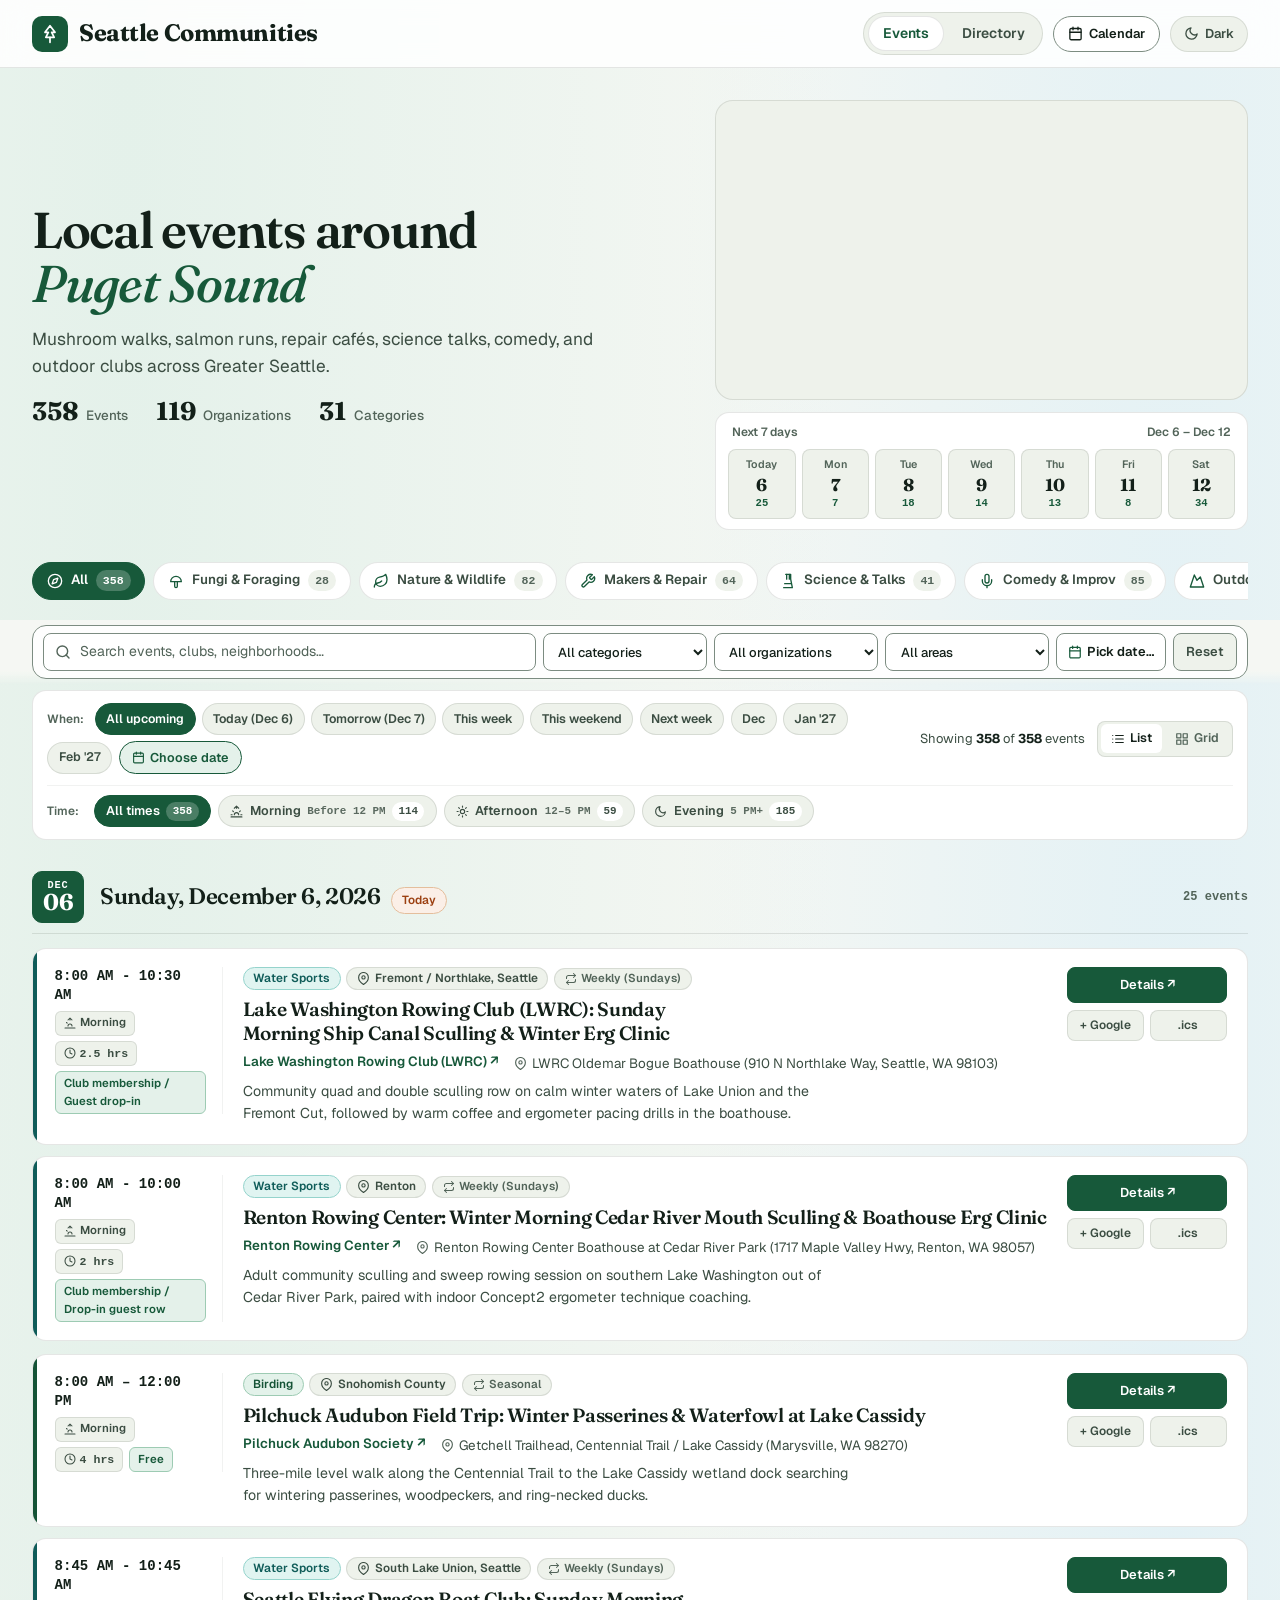
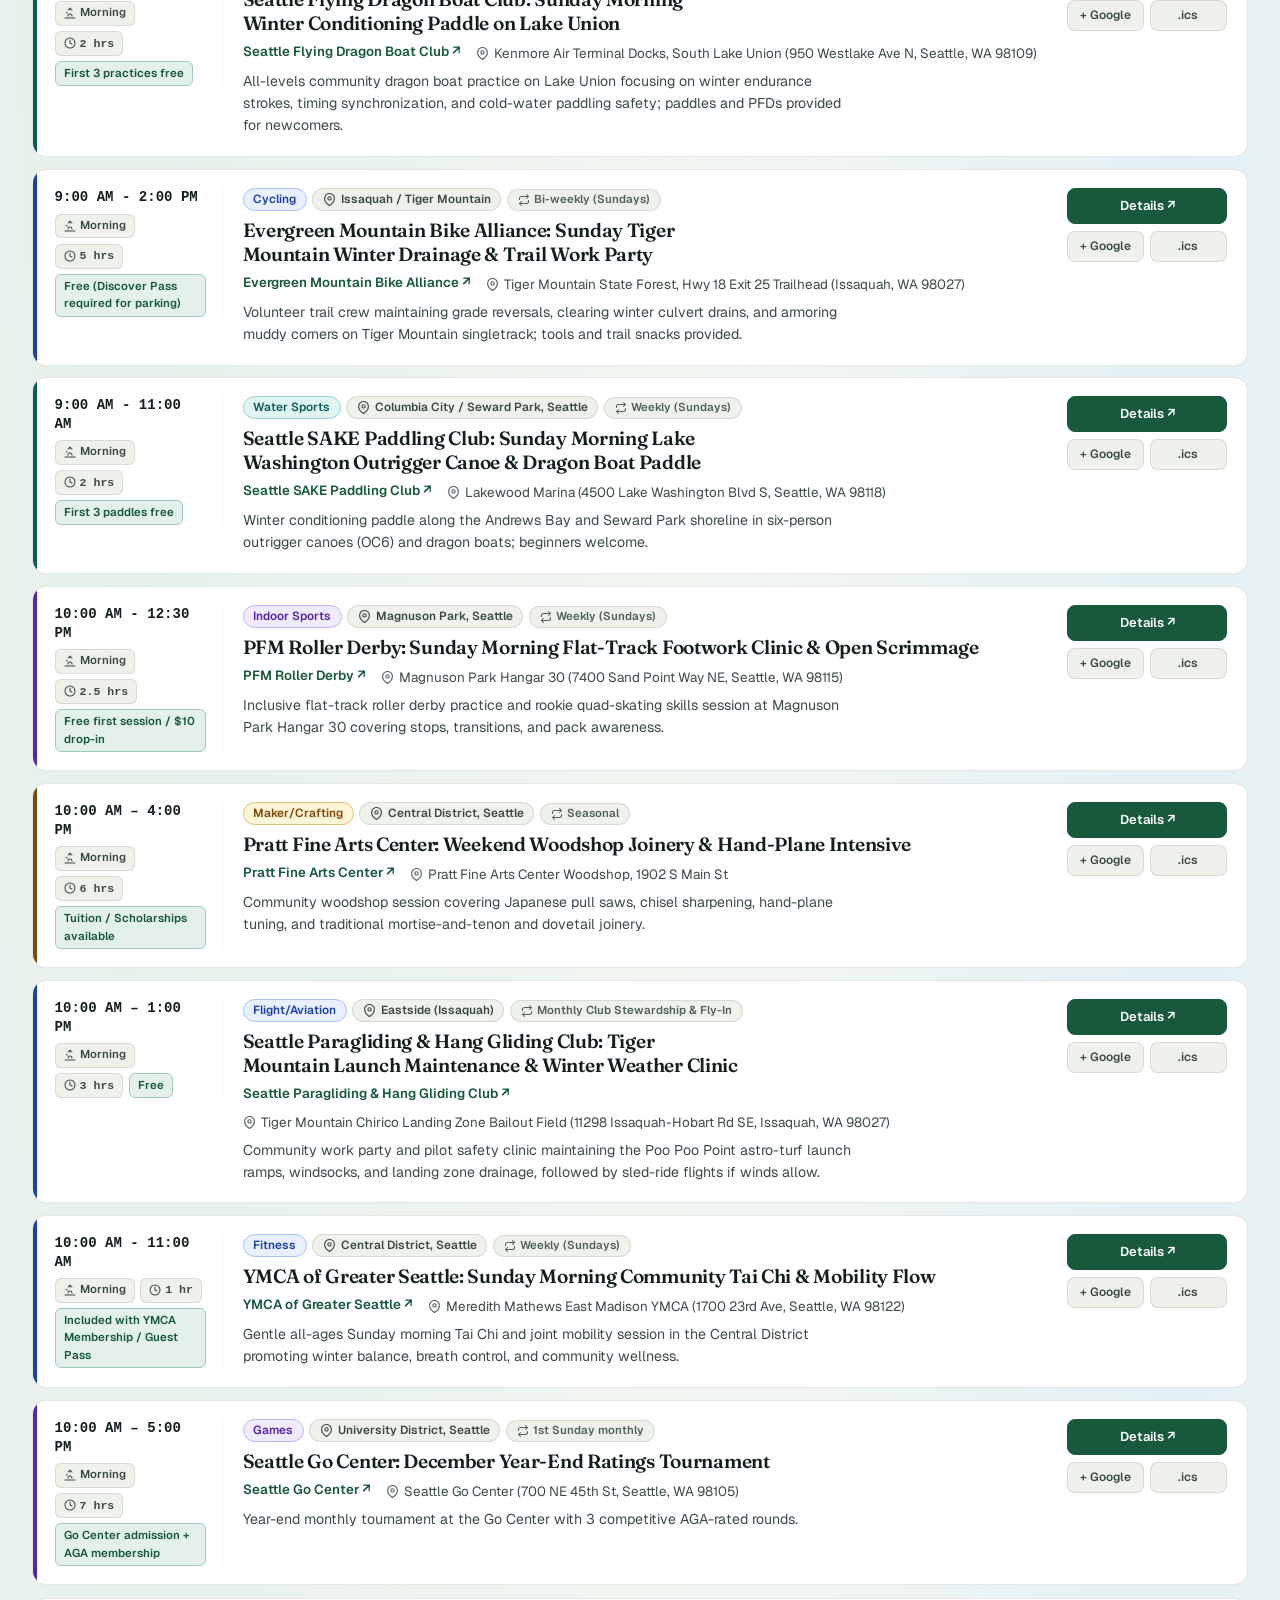
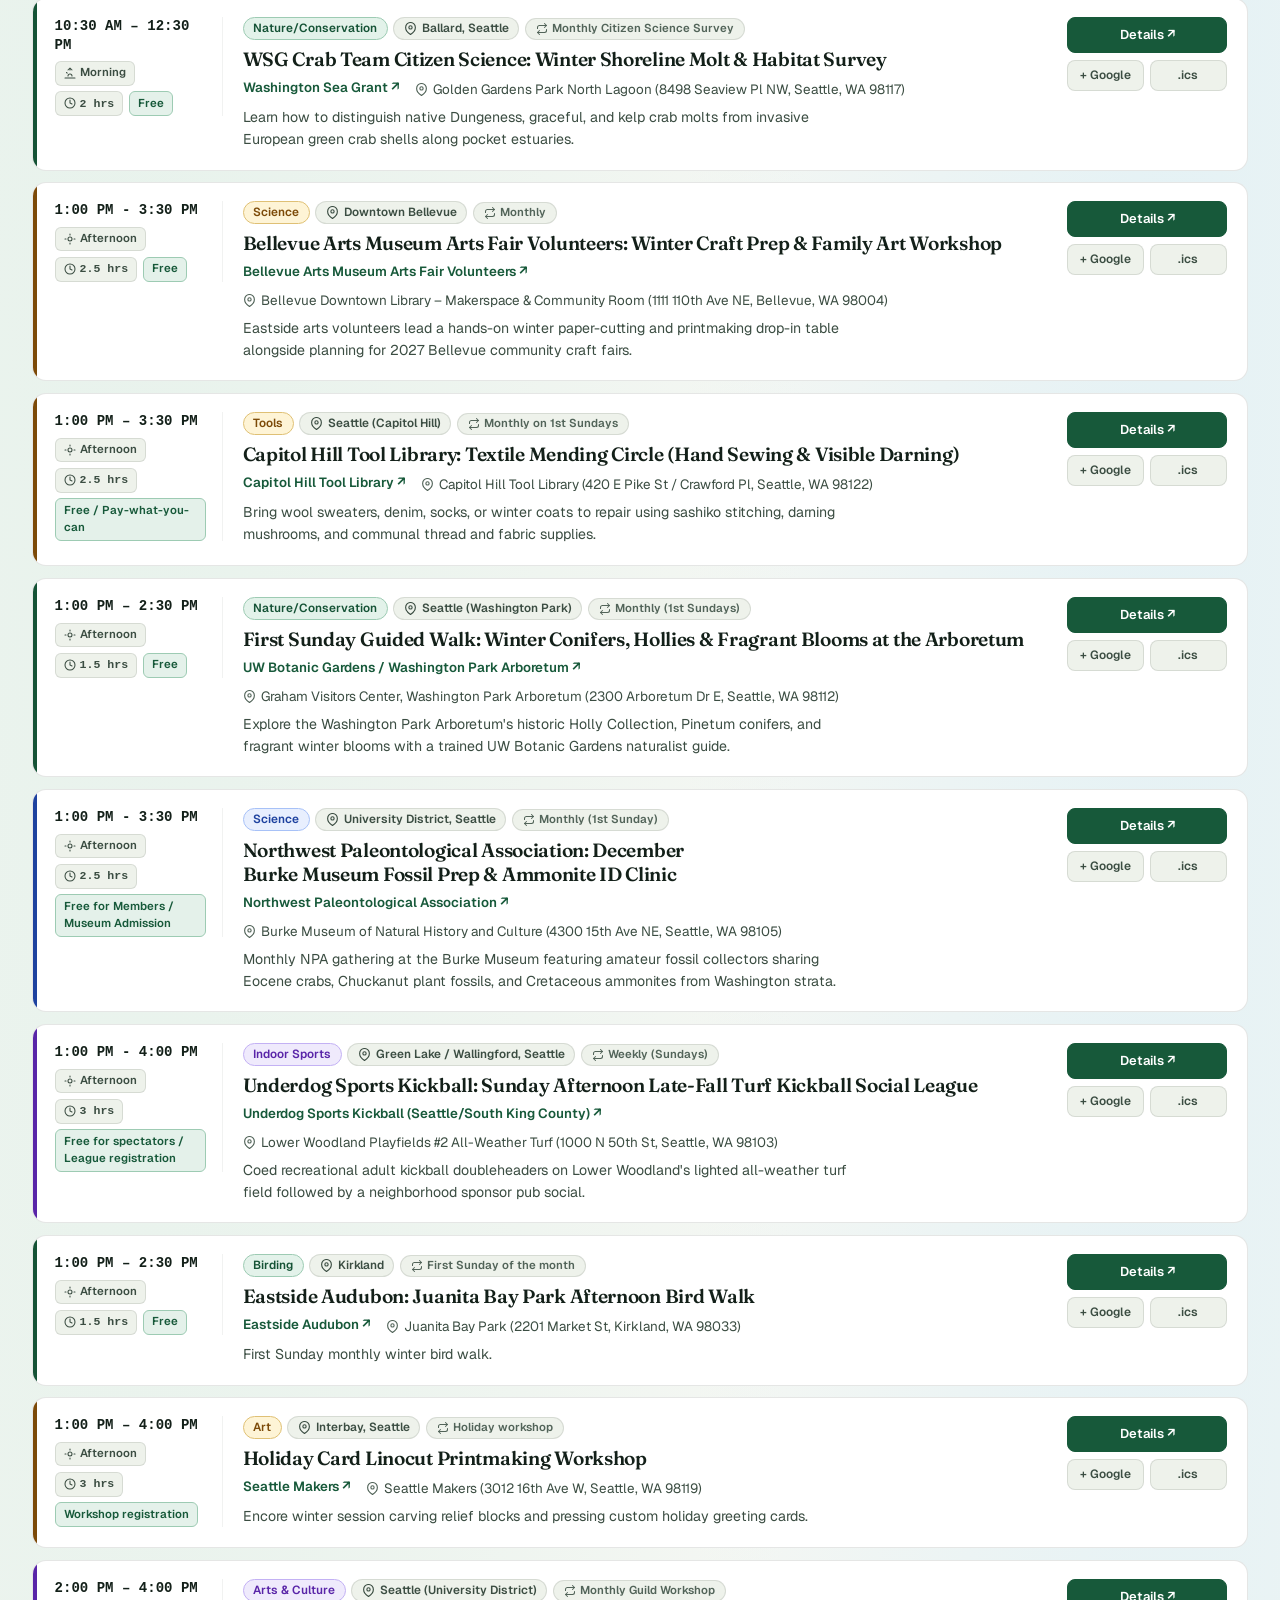
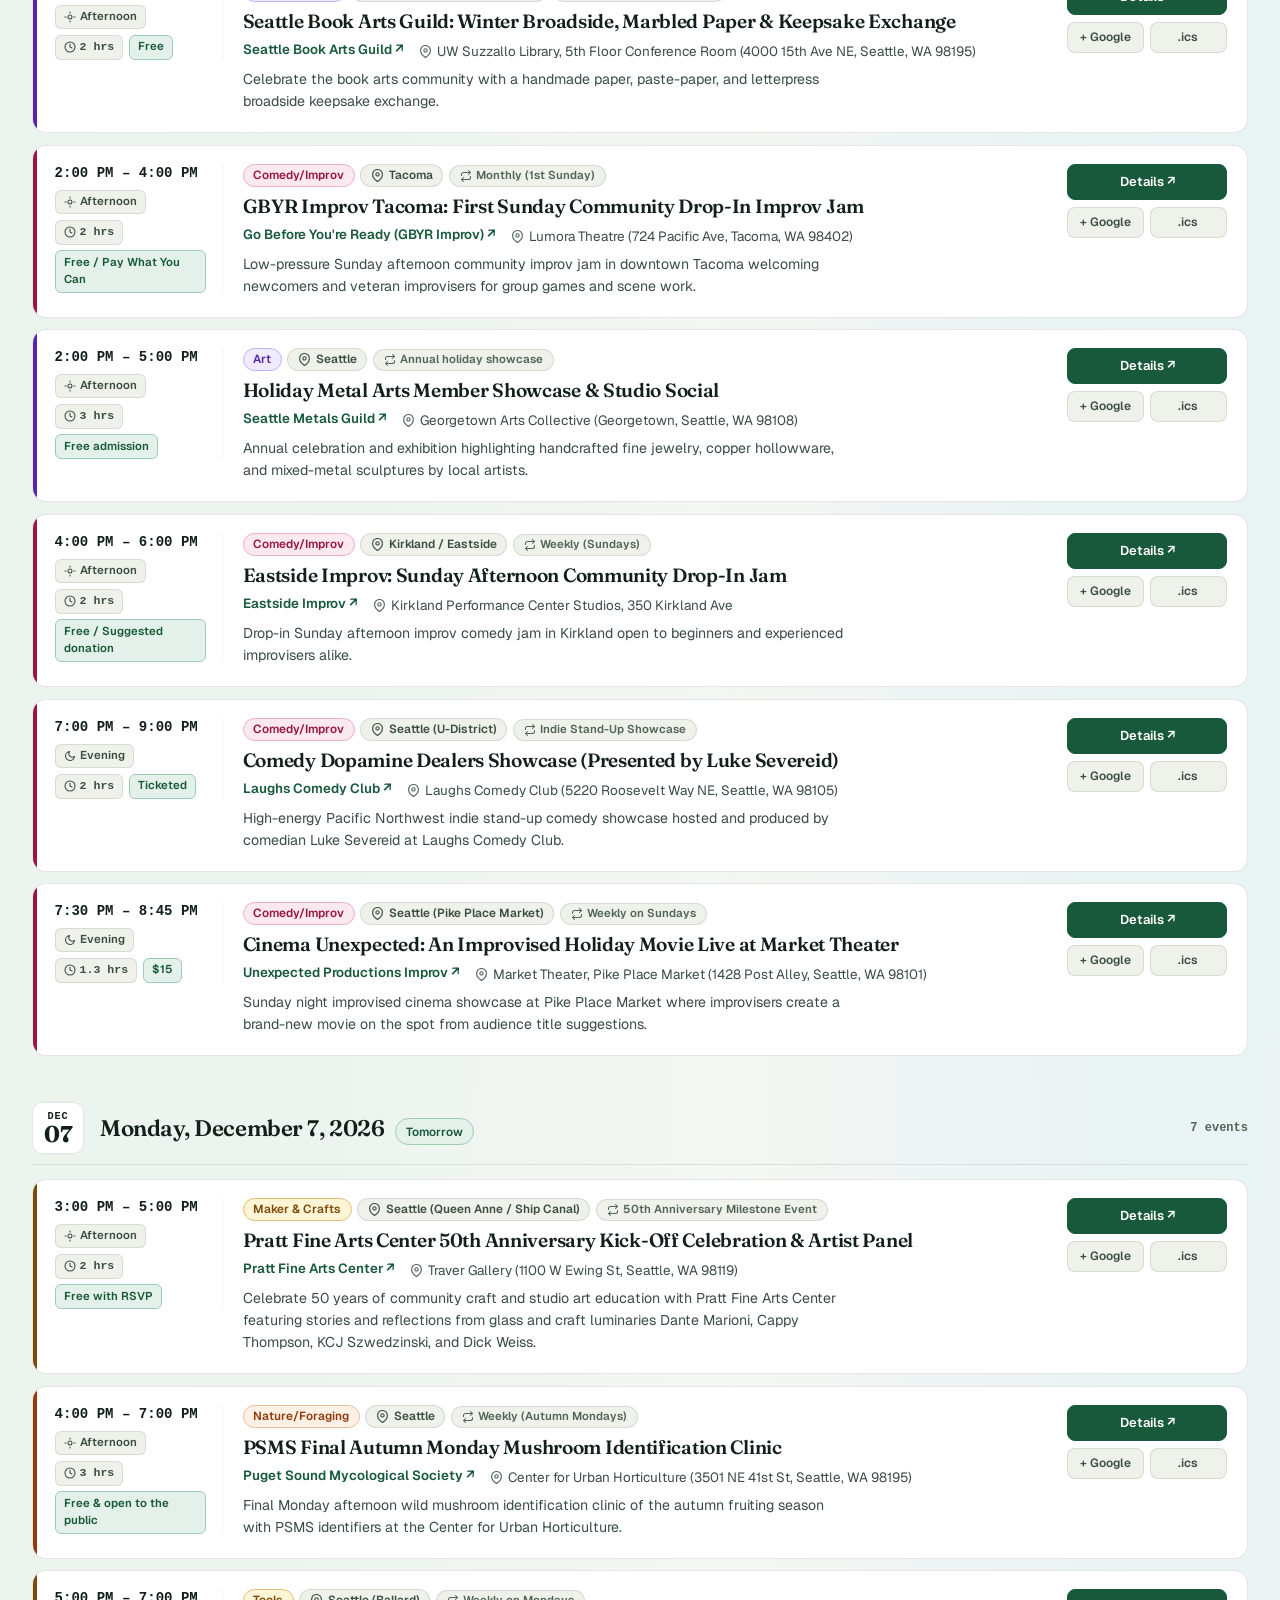
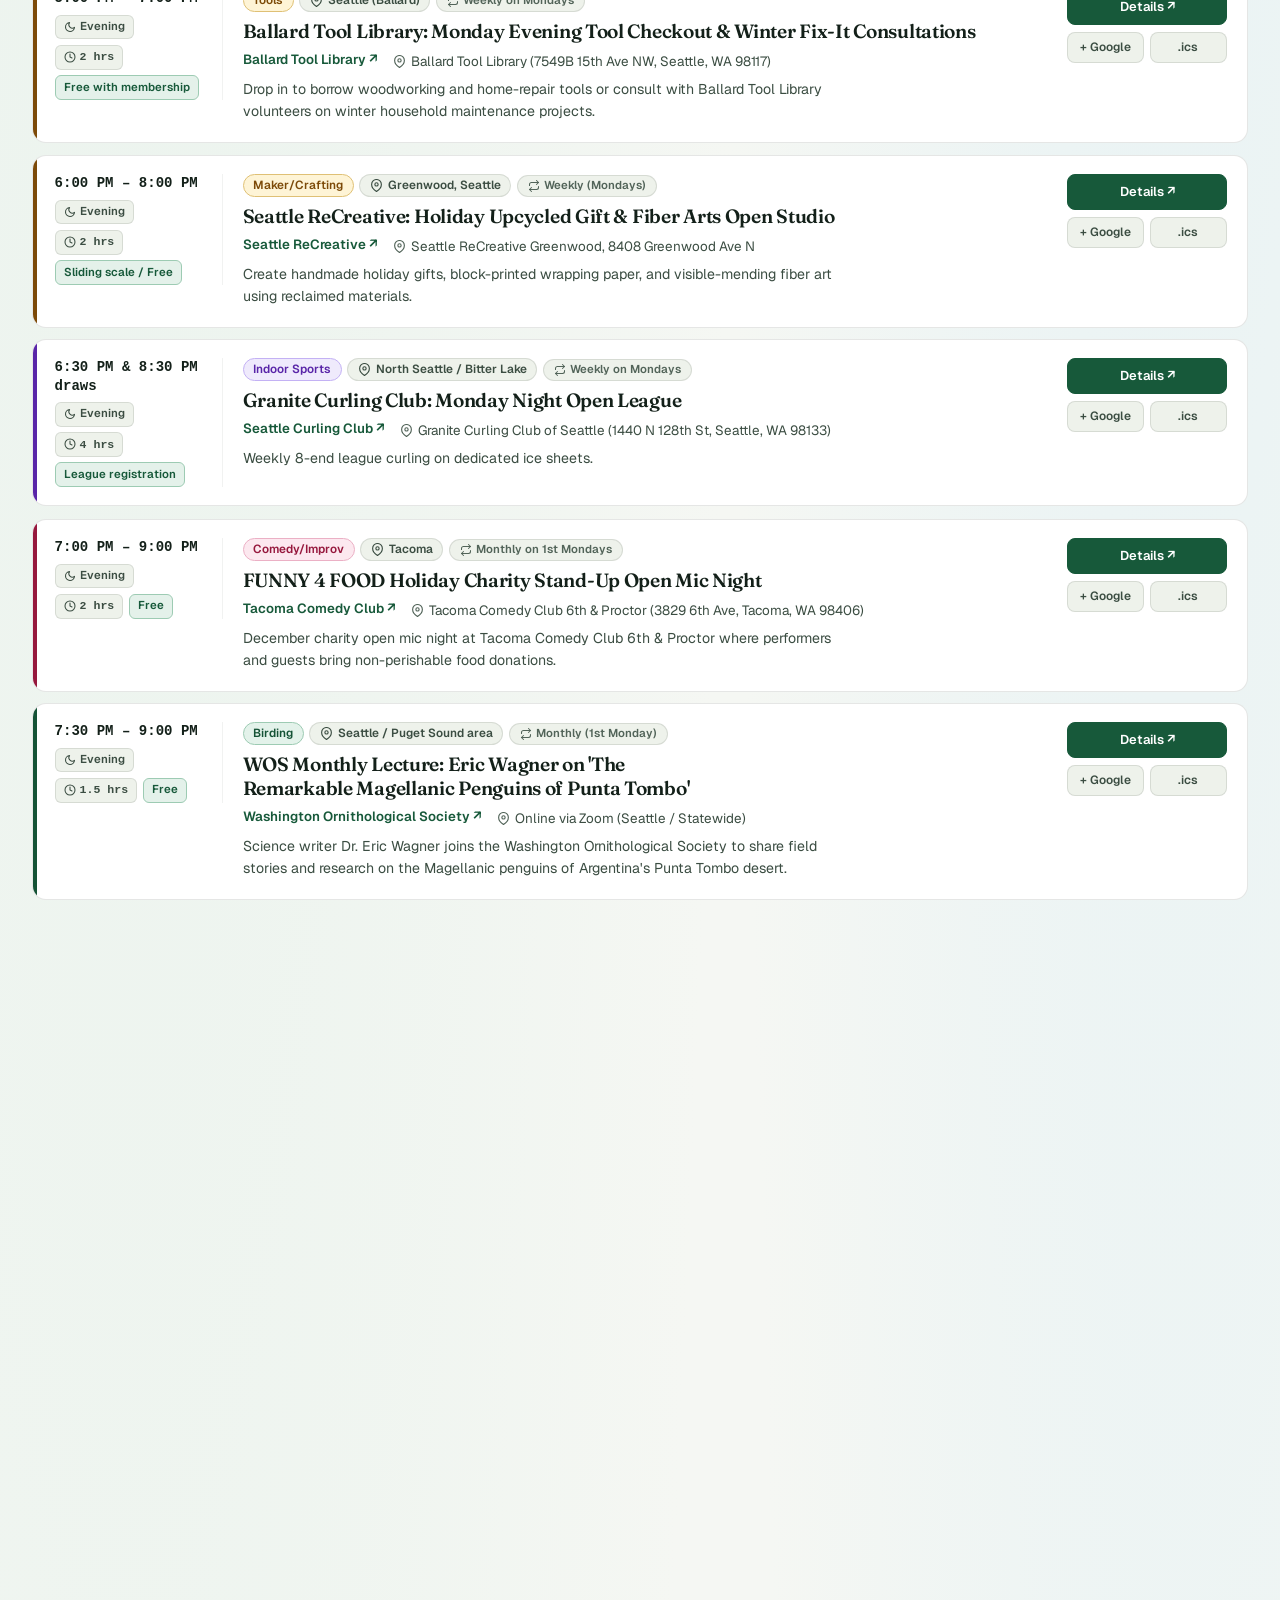
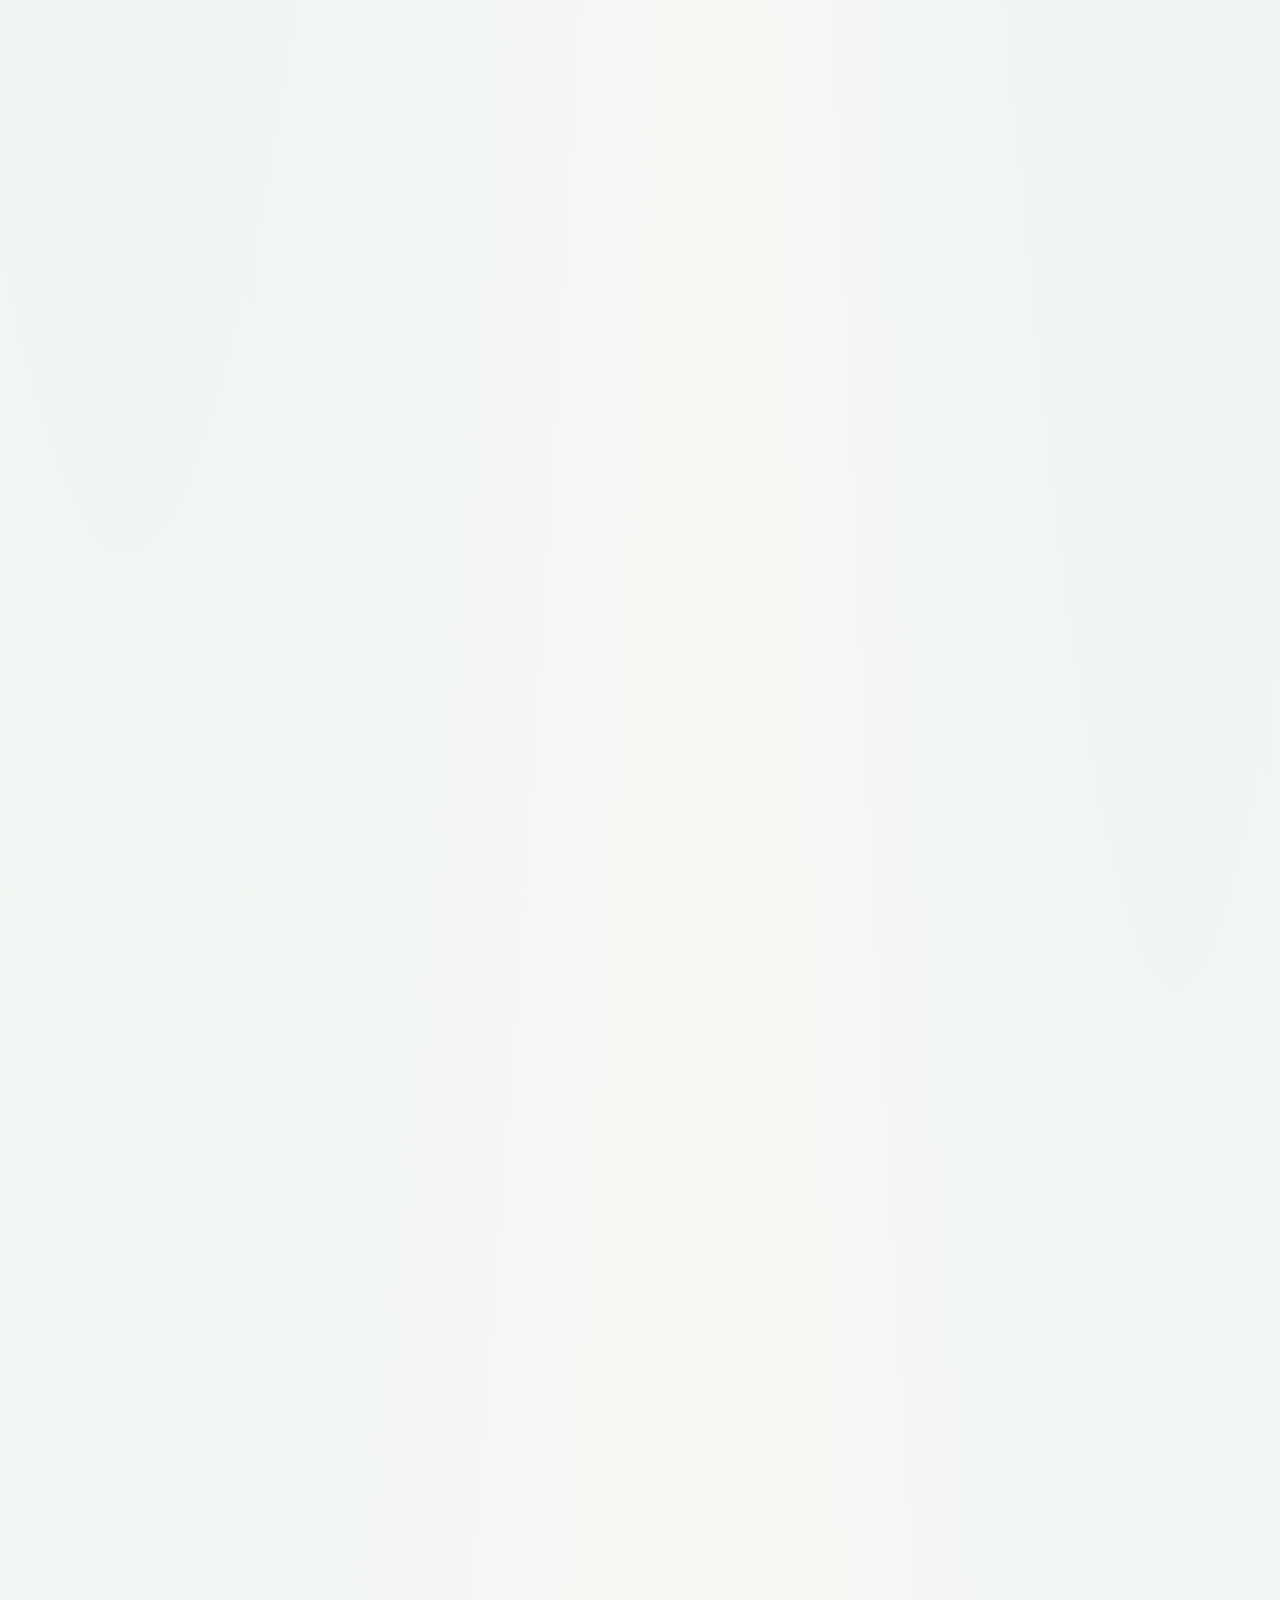
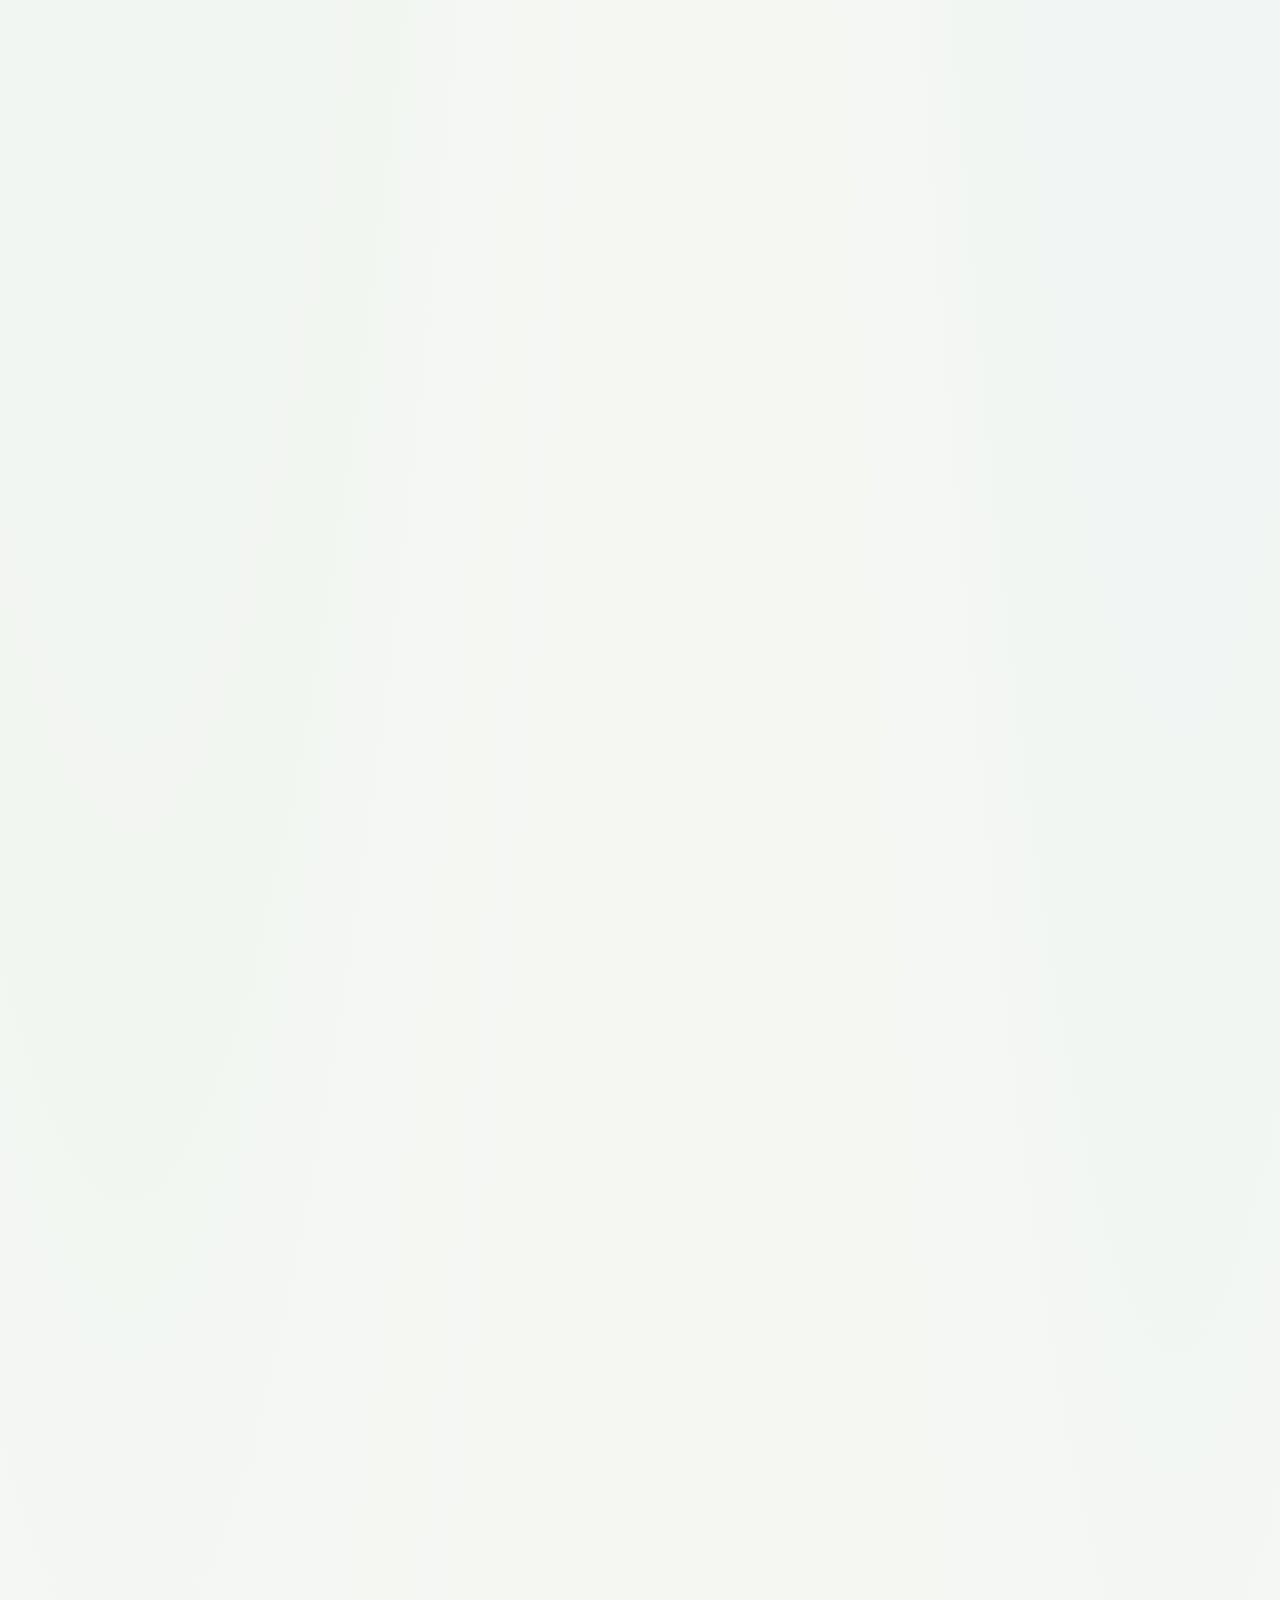
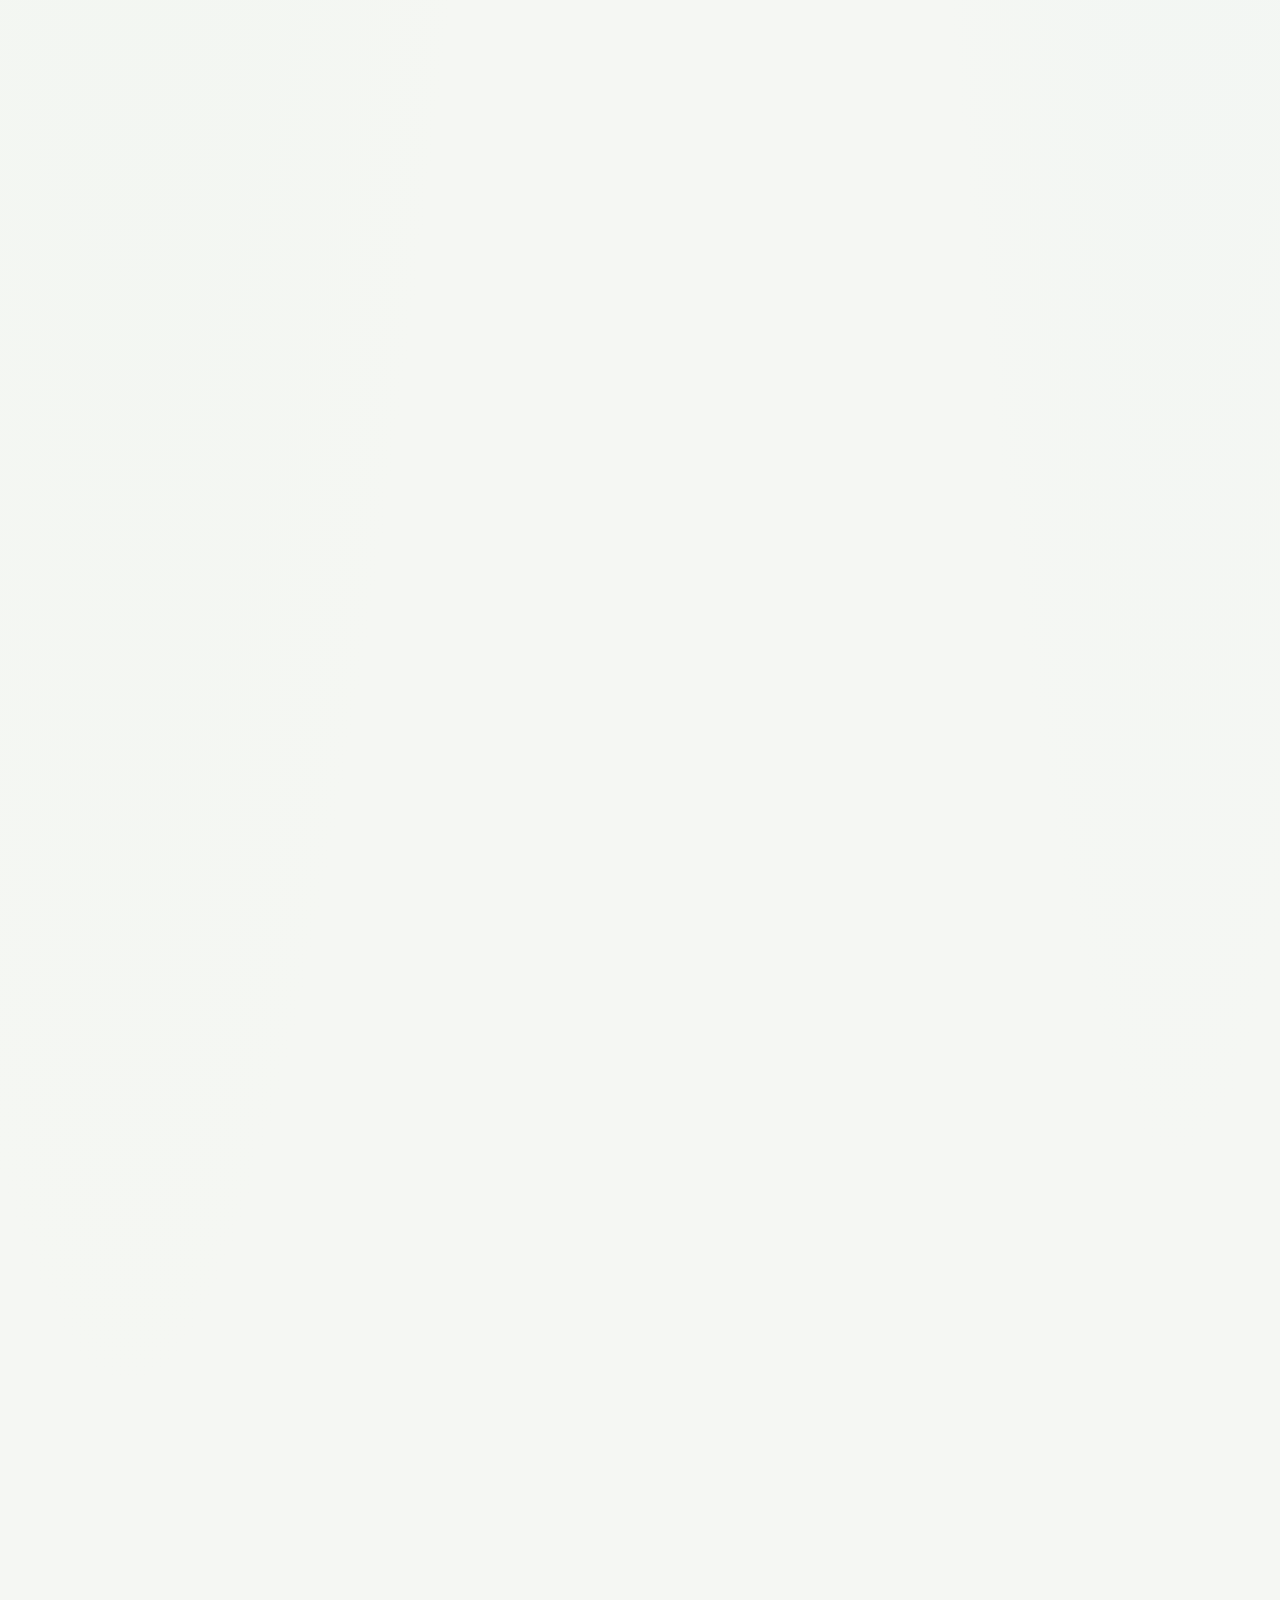
==== commit 6d4a77ee: "Redesign site with clean PNW theme, remove buzzwords, and bump cache to v38" ====
--- a/calendar.html
+++ b/calendar.html
@@ -3,11 +3,11 @@
 <head>
 <meta charset="UTF-8">
 <meta http-equiv="refresh" content="0; url=./index.html">
-<title>Seattle Community Events Calendar</title>
+<title>Seattle Communities — Events Calendar</title>
 <link rel="canonical" href="./index.html">
 <script>window.location.replace('./index.html');</script>
 </head>
 <body>
-<p>Redirecting to the <a href="./index.html">Seattle Community Events Calendar</a>...</p>
+<p>Redirecting to the <a href="./index.html">Seattle Communities Events Calendar</a>…</p>
 </body>
 </html>
